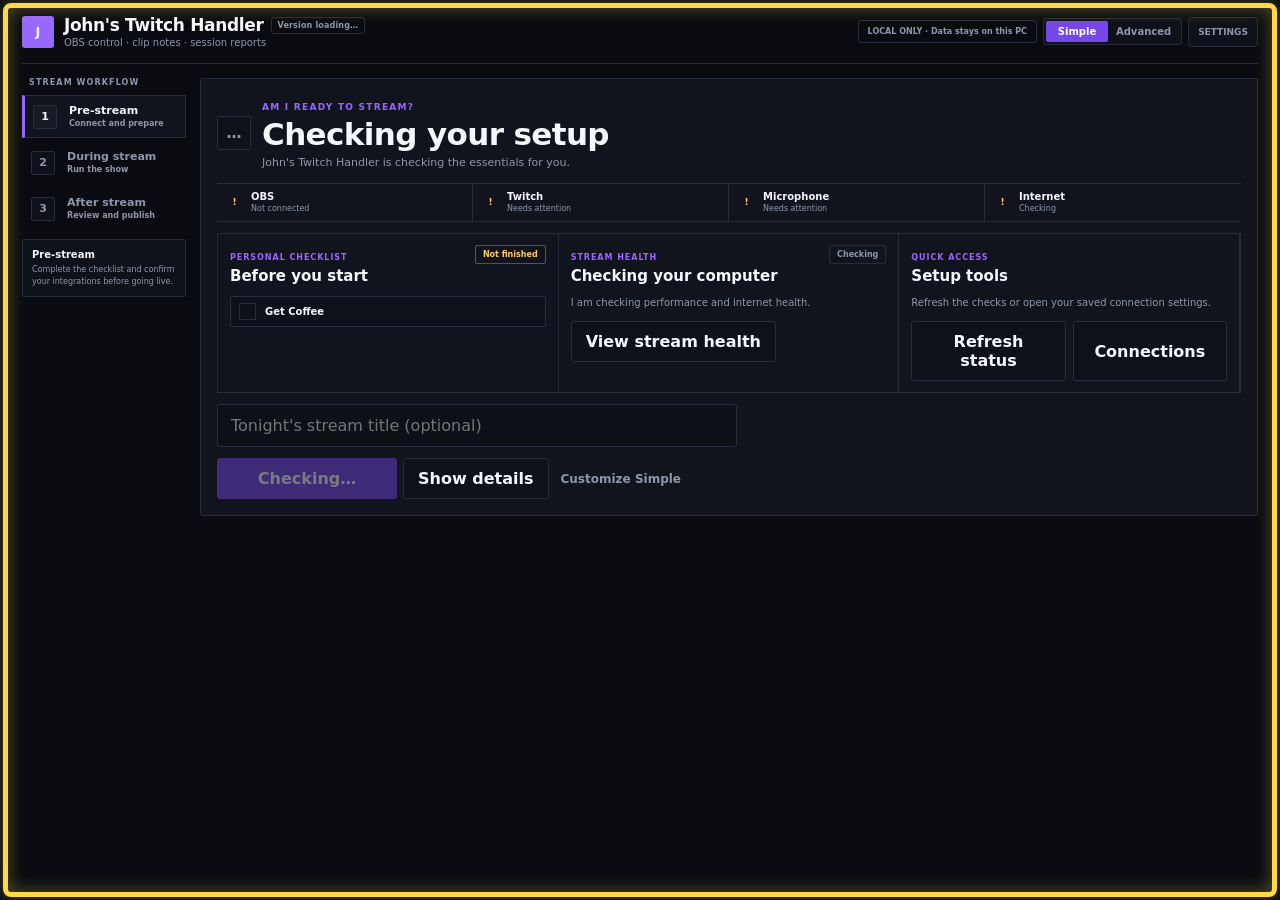
==== src/StreamSidekick/wwwroot/index.html @ c5ac0dd0 "Fix stack and unstack gestures" ====
<!doctype html>
<html lang="en">
<head>
  <meta charset="utf-8">
  <meta name="viewport" content="width=device-width, initial-scale=1">
  <meta name="theme-color" content="#0b0d13">
  <title>John's Twitch Handler</title>
  <link rel="stylesheet" href="styles.css?v=011">
</head>
<body data-user-mode="simple">
  <!-- A real fixed element is used instead of a body pseudo-element so browser compositors cannot clip it. -->
  <div id="status-border" class="status-border warning" aria-hidden="true"></div>
  <div class="shell">
    <header class="topbar">
      <div class="brand">
        <div class="brand-mark">J</div>
        <div class="brand-copy">
          <div class="brand-title-row">
            <h1>John's Twitch Handler</h1>
            <span id="release-channel-pill" class="release-channel-pill" title="This identifies the installed release">Version loading…</span>
          </div>
          <p>OBS control · clip notes · session reports</p>
        </div>
      </div>
      <div class="status-strip">
        <span class="privacy-pill" title="John cannot see your settings, credentials, reports, or activity.">LOCAL ONLY · Data stays on this PC</span>
        <div class="user-mode-switch" role="group" aria-label="Dashboard detail level">
          <button type="button" class="active" data-user-mode="simple" aria-pressed="true">Simple</button>
          <button type="button" data-user-mode="advanced" aria-pressed="false">Advanced</button>
        </div>
        <span class="layout-hint advanced-only">Panel onto panel stacks · pull a tab away to unstack · Float undocks</span>
        <label class="theme-picker advanced-only" title="Choose a dashboard color theme">
          <span>Theme</span>
          <select id="theme-select" aria-label="Dashboard color theme">
            <option value="midnight">Midnight</option>
            <option value="ocean">Ocean</option>
            <option value="forest">Forest</option>
            <option value="ember">Ember</option>
            <option value="slate">Slate</option>
          </select>
        </label>
        <span id="obs-pill" class="pill offline advanced-only"><i></i> OBS offline</span>
        <span id="session-pill" class="pill neutral advanced-only"><i></i> No session</span>
        <button class="icon-button advanced-only" id="reset-layout" aria-label="Reset dashboard layout" title="Reset dashboard layout">↺</button>
        <button class="icon-button" id="settings-button" aria-label="Open settings">Settings</button>
      </div>
    </header>

    <div class="workspace-layout">
      <!-- The three phase pages keep the busy live controls away from setup and review work. -->
      <nav class="phase-nav" aria-label="Stream workflow">
        <span class="phase-nav-label">STREAM WORKFLOW</span>
        <button class="phase-nav-button active" type="button" data-workspace-page="pre" aria-current="page">
          <span class="phase-nav-number">1</span>
          <span><strong>Pre-stream</strong><small>Connect and prepare</small></span>
        </button>
        <button class="phase-nav-button" type="button" data-workspace-page="during">
          <span class="phase-nav-number">2</span>
          <span><strong>During stream</strong><small>Run the show</small></span>
        </button>
        <button class="phase-nav-button" type="button" data-workspace-page="after">
          <span class="phase-nav-number">3</span>
          <span><strong>After stream</strong><small>Review and publish</small></span>
        </button>
        <button class="phase-nav-customize advanced-only" id="customize-pages" type="button">Customize pages</button>
        <div class="phase-nav-context" aria-live="polite">
          <strong id="workspace-page-title">Pre-stream</strong>
          <span id="workspace-page-summary">Complete the checklist and confirm your integrations before going live.</span>
        </div>
      </nav>

      <main id="workspace-main" tabindex="-1">
      <!-- The live status strip is intentionally singular: one diagnosis, one timer, one action. -->
      <section class="live-status-strip" id="live-status-strip" aria-live="polite" hidden>
        <span class="live-status-symbol" id="live-status-symbol" aria-hidden="true">●</span>
        <strong id="live-status-title">CHECKING STREAM</strong>
        <time id="live-status-time">NOT TRACKING</time>
        <span id="live-status-detail">Checking OBS, system load, and internet.</span>
        <button class="secondary" id="live-status-fix" type="button" hidden>Fix It</button>
      </section>
      <!-- This fixed command strip keeps the controls needed during a show above the movable tools. -->
      <section class="broadcast-command-strip" id="broadcast-command-strip" aria-label="Live broadcast controls" hidden>
        <div class="broadcast-readout">
          <small>CURRENT SCENE</small>
          <strong id="console-scene">OBS not connected</strong>
        </div>
        <div class="broadcast-readout">
          <small>MICROPHONE</small>
          <strong id="console-microphone">Checking</strong>
        </div>
        <div class="broadcast-readout" aria-live="polite">
          <small>OUTPUT</small>
          <strong id="console-output">Offline</strong>
        </div>
        <div class="broadcast-command-actions">
          <button class="secondary" type="button" data-console-action="replay">Save replay</button>
          <button class="secondary" type="button" data-scroll-panel="scenes">Scenes</button>
          <button class="secondary" type="button" data-scroll-panel="audio">Audio</button>
          <button class="secondary" type="button" data-scroll-panel="chat">Chat</button>
        </div>
      </section>
      <!-- Session tracking is separate from OBS going live; it defines the reporting time window. -->
      <section class="hero-card advanced-detail">
        <div class="session-copy">
          <span class="eyebrow">CURRENT SESSION</span>
          <h2 id="session-title">Ready when you are</h2>
          <p id="session-subtitle">Connect OBS, run the preflight, and start tracking the show.</p>
          <div class="border-legend advanced-only" aria-label="Dashboard border color meanings">
            <span><i class="live" aria-hidden="true"></i><strong>Red:</strong> live</span>
            <span><i class="warning" aria-hidden="true"></i><strong>Yellow:</strong> preflight incomplete</span>
            <span><i class="ready" aria-hidden="true"></i><strong>Green:</strong> ready to go live</span>
            <span><i class="skipped" aria-hidden="true"></i><strong>Blue:</strong> optional item skipped</span>
          </div>
        </div>
        <div class="session-actions">
          <input id="stream-title" type="text" maxlength="100" placeholder="Tonight's stream title">
          <button id="session-toggle" class="primary">Start session</button>
        </div>
        <!-- Preflight belongs to session readiness and stays fixed above the movable dashboard. -->
        <section class="preflight-strip">
          <div class="preflight-strip-heading">
            <div>
              <span class="eyebrow">BEFORE YOU GO LIVE</span>
              <h3>Preflight</h3>
              <small class="preflight-color-key">Blue means optional and intentionally skipped</small>
            </div>
            <div class="preflight-heading-actions">
              <button class="text-button" id="manage-preflight-visibility" type="button">Open preflight list</button>
              <button class="text-button" id="refresh-button" type="button">Refresh</button>
            </div>
          </div>
          <div class="check-list" id="preflight-check-list">
            <div class="check-row" id="check-obs">
              <span class="check-icon">○</span>
              <div><strong>OBS WebSocket</strong><small>Connects scenes and replay controls</small></div>
              <button class="small-button" data-open-settings>Connect</button>
            </div>
            <div class="check-row" id="check-microphone">
              <span class="check-icon">○</span>
              <div><strong>Microphone</strong><small>Checking the OBS microphone mute state…</small></div>
              <button class="small-button" id="unmute-microphone">Check</button>
            </div>
            <div class="check-row" id="check-nvidia">
              <span class="check-icon">○</span>
              <div><strong>NVIDIA Broadcast</strong><small id="nvidia-detail">Checking app status…</small></div>
              <button class="small-button" id="launch-nvidia">Open</button>
            </div>
            <div class="check-row optional" id="check-twitch">
              <span class="check-icon">○</span>
              <div><strong>Twitch integrations</strong><small>Checking alerts, rewards, and chat feedback…</small></div>
              <button class="small-button" data-open-settings>Set up</button>
            </div>
            <div class="check-row optional" id="check-spotify">
              <span class="check-icon">○</span>
              <div><strong>Spotify song requests</strong><small>Checking account and playback device…</small></div>
              <button class="small-button" data-open-settings>Connect</button>
            </div>
            <div class="check-row optional" id="check-music-overlay">
              <span class="check-icon">○</span>
              <div><strong>Viewer song overlay</strong><small>Checking OBS Browser Sources…</small></div>
              <button class="small-button" id="copy-music-overlay-url">Copy URL</button>
            </div>
            <div class="check-row optional" id="check-tangia">
              <span class="check-icon">○</span>
              <div><strong>Tangia overlay</strong><small>Checking OBS Browser Sources…</small></div>
              <button class="small-button" data-scroll-panel="tangia">Open</button>
            </div>
            <div class="check-row optional" id="check-streamelements">
              <span class="check-icon">○</span>
              <div><strong>StreamElements</strong><small>Checking SE.Live multistream support…</small></div>
              <button class="small-button" data-scroll-panel="streamelements">Open</button>
            </div>
            <div class="check-row optional" id="check-tikfinity">
              <span class="check-icon">○</span>
              <div><strong>TikFinity chat</strong><small>Optional TikTok chat bridge…</small></div>
              <button class="small-button" data-scroll-panel="tikfinity">Open</button>
            </div>
            <div id="manual-preflight-items" class="manual-preflight-items"></div>
          </div>
          <div class="manual-preflight-editor">
            <input id="manual-preflight-name" maxlength="60" placeholder="Add a reminder, such as Get Coffee" aria-label="New manual preflight item">
            <button id="add-manual-preflight" class="secondary" type="button">Add reminder</button>
          </div>
        </section>
      </section>

      <!-- Simple mode interprets the same live state used by the detailed cards below. -->
      <section class="simple-summary" id="simple-summary" aria-live="polite">
        <div class="simple-summary-hero" id="simple-summary-hero">
          <span class="simple-summary-icon" id="simple-summary-icon">…</span>
          <div>
            <small id="simple-summary-question">AM I READY TO STREAM?</small>
            <h2 id="simple-summary-title">Checking your setup</h2>
            <p id="simple-summary-detail">John's Twitch Handler is checking the essentials for you.</p>
          </div>
        </div>
        <div class="simple-status-list" id="simple-status-list"></div>
        <!-- Simple mode keeps a few practical tools visible without exposing the full technical dashboard. -->
        <div class="simple-feature-grid">
          <section class="simple-feature-card" id="simple-reminders-card">
            <div class="simple-feature-heading">
              <div>
                <small>PERSONAL CHECKLIST</small>
                <h3>Before you start</h3>
              </div>
              <span id="simple-reminders-state">Not finished</span>
            </div>
            <div class="simple-reminder-list" id="simple-reminder-list"></div>
          </section>
          <section class="simple-feature-card" id="simple-health-card">
            <div class="simple-feature-heading">
              <div>
                <small>STREAM HEALTH</small>
                <h3 id="simple-health-title">Checking your computer</h3>
              </div>
              <span id="simple-health-state">Checking</span>
            </div>
            <p id="simple-health-detail">I am checking performance and internet health.</p>
            <button class="secondary simple-feature-button" type="button" data-simple-tool="health">View stream health</button>
          </section>
          <section class="simple-feature-card" id="simple-quick-card">
            <div class="simple-feature-heading">
              <div>
                <small>QUICK ACCESS</small>
                <h3 id="simple-quick-title">Useful tools</h3>
              </div>
            </div>
            <p id="simple-quick-detail">Open the tools you are most likely to need right now.</p>
            <div class="simple-quick-actions">
              <button class="secondary" id="simple-quick-primary" type="button" data-simple-tool="refresh">Refresh status</button>
              <button class="secondary" id="simple-quick-secondary" type="button" data-simple-tool="settings">Connections</button>
            </div>
          </section>
          <section class="simple-feature-card" id="simple-pinned-card" hidden>
            <div class="simple-feature-heading">
              <div>
                <small>PINNED TOOLS</small>
                <h3>Your shortcuts</h3>
              </div>
            </div>
            <p>Open optional tools without switching to the full Advanced dashboard.</p>
            <div class="simple-quick-actions" id="simple-pinned-actions"></div>
          </section>
        </div>
        <div class="simple-title-row" id="simple-title-row">
          <input id="simple-stream-title" type="text" maxlength="100" placeholder="Tonight's stream title (optional)">
        </div>
        <div class="simple-summary-actions">
          <button id="simple-primary-action" class="primary" type="button">Checking…</button>
          <button id="simple-details-toggle" class="secondary" type="button">Show details</button>
          <button id="customize-simple" class="text-button" type="button">Customize Simple</button>
        </div>
      </section>

      <!-- Every direct child is a movable card. data-panel-id is its durable saved-layout key. -->
      <div class="dashboard-grid advanced-detail">

        <!-- Demo mode tells the complete product story without changing OBS, accounts, or reports. -->
        <section class="panel stream-health-panel" data-panel-id="stream-health" data-panel-span="12" data-pages="pre during after">
          <div class="panel-heading">
            <div>
              <span class="eyebrow">BEFORE · DURING · AFTER</span>
              <h3>Stream Health guided demo</h3>
            </div>
            <span id="demo-mode-state" class="tiny-status">Demo off</span>
          </div>
          <div class="demo-stage-track" aria-label="Demonstration stages">
            <span id="demo-stage-before" class="active"><i>1</i> Before</span>
            <span id="demo-stage-during"><i>2</i> During</span>
            <span id="demo-stage-after"><i>3</i> After</span>
          </div>
          <div id="demo-health-hero" class="demo-health-hero healthy" aria-live="polite">
            <span id="demo-health-icon" class="demo-health-icon">✓</span>
            <div>
              <small id="demo-health-kicker">BEFORE THE STREAM</small>
              <strong id="demo-health-title">See the complete Stream Health story</strong>
              <p id="demo-health-detail">Run a safe simulation using sample data. Nothing connects to or changes OBS.</p>
            </div>
          </div>
          <div id="demo-metrics" class="demo-metrics" hidden>
            <div><span>GPU</span><strong id="demo-gpu-value">68%</strong></div>
            <div><span>OBS RENDER</span><strong id="demo-render-value">Healthy</strong></div>
            <div><span>NETWORK</span><strong id="demo-network-value">32 ms</strong></div>
            <div><span>HEADROOM</span><strong id="demo-headroom-value">32%</strong></div>
          </div>
          <div id="demo-explanation" class="demo-explanation">
            <strong>What this demonstrates</strong>
            <p>Simple readiness, interpreted live health, safe corrective actions, and a useful session summary.</p>
          </div>
          <div id="demo-fix-results" class="demo-fix-results" hidden></div>
          <div id="demo-summary" class="demo-summary" hidden></div>
          <div class="demo-controls">
            <button id="demo-primary-action" class="primary">Start guided demo</button>
            <button id="demo-simulate-gpu" class="secondary" hidden>Simulate GPU pressure</button>
            <button id="demo-simulate-network" class="secondary" hidden>Simulate network problem</button>
            <button id="demo-fix-it" class="primary" hidden>Fix it</button>
            <button id="demo-exit" class="text-button" hidden>Exit demo</button>
          </div>
          <p class="helper">Demo Mode is deterministic and uses sample values. It never changes real integrations, OBS settings, or saved reports.</p>
        </section>

        <!-- A marker can save an OBS replay, request a Twitch clip, or simply preserve a timestamp. -->
        <section class="panel clip-panel" data-panel-id="clips" data-pages="during after">
          <div class="panel-heading">
            <div>
              <span class="eyebrow">SMART CLIP ASSISTANT</span>
              <h3>Mark the moment</h3>
            </div>
            <span class="key-hint">Alt + M</span>
          </div>
          <input id="marker-title" class="marker-input" type="text" maxlength="140" placeholder="What just happened?">
          <div class="marker-options">
            <label><input id="save-replay" type="checkbox" checked> Save OBS replay</label>
            <label><input id="create-twitch-clip" type="checkbox"> Create Twitch clip</label>
          </div>
          <div class="quick-markers">
            <button data-marker="Great play" data-kind="clip"><span class="utility-icon">P</span> Great play</button>
            <button data-marker="Funny moment" data-kind="funny"><span class="utility-icon">F</span> Funny</button>
            <button data-marker="Chat moment" data-kind="chat"><span class="utility-icon">C</span> Chat</button>
          </div>
          <button id="add-marker" class="primary wide">Save highlight marker</button>
          <button id="create-social-clip" class="secondary wide">Create clip for TikTok / YouTube</button>
          <p class="helper">Markers are stored locally. Twitch clip edit links can go straight into your StreamLadder workflow.</p>
        </section>

        <!-- OBS WebSocket drives these scene and replay controls directly. -->
        <section class="panel scenes-panel" data-panel-id="scenes" data-pages="during">
          <div class="panel-heading">
            <div>
              <span class="eyebrow">OBS CONTROL</span>
              <h3>Scenes</h3>
            </div>
            <span id="live-state" class="tiny-status">Not connected</span>
          </div>
          <div id="scene-grid" class="scene-grid empty-state">Connect OBS to load scenes.</div>
          <button id="save-replay-only" class="secondary wide">Save replay buffer <span>Alt + R</span></button>
        </section>

        <!-- This mixer changes OBS inputs only; it never changes the Windows master volume. -->
        <section class="panel mixer-panel" data-panel-id="audio" data-pages="during">
          <div class="panel-heading">
            <div>
              <span class="eyebrow">OBS AUDIO</span>
              <h3>Volume control</h3>
            </div>
            <span id="audio-state" class="tiny-status">Not connected</span>
          </div>
          <div id="audio-mixer" class="audio-mixer empty-state">Connect OBS to control its audio sources.</div>
          <p class="helper">Changes apply directly to OBS. Live meters help you spot active sources before going live.</p>
        </section>

        <!-- Both platforms remain in their official embeds, so the Handler never handles chat passwords. -->
        <section class="panel chat-panel" data-panel-id="chat" data-pages="during">
          <div class="panel-heading">
            <div>
              <span class="eyebrow">MULTIPLATFORM CHAT</span>
              <h3 id="chat-heading">Channel chat</h3>
            </div>
            <button id="chat-popout" class="text-button">Game overlay ↗</button>
          </div>
          <div id="chat-frame-wrap" class="chat-frame-wrap empty-state">
            Add your Twitch channel name in Settings to display chat.
          </div>
          <div class="chat-chime-controls">
            <label><input id="chat-chime-enabled" type="checkbox" checked> Private chat chime</label>
            <label class="chat-chime-volume">Quietness
              <input id="chat-chime-volume" type="range" min="-45" max="-12" step="1" value="-30">
              <output id="chat-chime-volume-value">−30 dB</output>
            </label>
            <button id="test-chat-chime" class="text-button">Test</button>
          </div>
          <p id="chat-chime-status" class="helper">Checking viewer-safe OBS audio routing…</p>
          <p class="helper">Enabled chats are displayed together. TikFinity adds read-only TikTok chat; bot replies and scheduled messages currently post to Twitch only.</p>
        </section>

        <!-- EventSub alerts include local warnings so failed song requests remain visible. -->
        <section class="panel alerts-panel" data-panel-id="alerts" data-pages="during">
          <div class="panel-heading">
            <div>
              <span class="eyebrow">LIVE ALERTS</span>
              <h3>Activity feed</h3>
            </div>
            <span id="alerts-state" class="tiny-status">Not connected</span>
          </div>
          <div id="alerts-list" class="alerts-list empty-state">Connect Twitch in Settings to receive follows, subscriptions, cheers, raids, rewards, and stream status.</div>
          <div id="alerts-warnings" class="alerts-warnings"></div>
          <div class="alert-actions">
            <button class="secondary" data-open-settings>Twitch settings</button>
            <button class="text-button" id="test-alert">Test alert</button>
          </div>
        </section>

        <!-- Commands are stored locally and answered through the already connected broadcaster account. -->
        <section class="panel commands-panel" data-panel-id="commands" data-pages="pre during">
          <div class="panel-heading">
            <div>
              <span class="eyebrow">CHAT AUTOMATION</span>
              <h3>Command manager</h3>
            </div>
            <span id="commands-state" class="tiny-status">Loading…</span>
          </div>
          <div class="command-editor">
            <label>Command<input id="command-name" maxlength="32" placeholder="!discord"></label>
            <label>Cooldown<input id="command-cooldown" type="number" min="5" max="300" value="15"></label>
            <label class="command-response">Response<textarea id="command-response" maxlength="450" rows="3" placeholder="Join us at https://..."></textarea></label>
            <label class="inline-toggle"><input id="command-enabled" type="checkbox" checked> Enabled</label>
            <button id="save-command" class="primary">Save command</button>
            <button id="cancel-command-edit" class="text-button" hidden>Cancel edit</button>
          </div>
          <div id="command-list" class="managed-list empty-state">No custom commands yet.</div>
          <p class="helper">Use <code>{user}</code> in a response to include the viewer’s name. Built-in <code>!song</code> and <code>!playing</code> commands provide the current Spotify link.</p>
        </section>

        <!-- Safe automations expose only reviewed actions, never arbitrary scripts or shell commands. -->
        <section class="panel automations-panel" data-panel-id="automations" data-pages="pre during">
          <div class="panel-heading">
            <div><span class="eyebrow">SAFE WORKFLOWS</span><h3>Action & schedule manager</h3></div>
            <span id="automations-state" class="tiny-status">Loading…</span>
          </div>
          <div class="automation-editor">
            <input id="automation-id" type="hidden">
            <label>Name<input id="automation-name" maxlength="80" placeholder="Discord reminder"></label>
            <label>Trigger<select id="automation-trigger"><option value="manual">Manual</option><option value="interval">Repeat during session</option></select></label>
            <label id="automation-interval-label" hidden>Every minutes<input id="automation-interval" type="number" min="5" max="240" value="30"></label>
            <label>Action<select id="automation-action"><option value="chat-message">Send Twitch chat message</option><option value="switch-scene">Switch OBS scene</option><option value="marker">Add stream marker</option></select></label>
            <label class="automation-value">Message or value<textarea id="automation-value" maxlength="450" rows="3" placeholder="Join the Discord at https://..."></textarea></label>
            <label class="inline-toggle"><input id="automation-enabled" type="checkbox" checked> Enabled</label>
            <button id="save-automation" class="primary">Save automation</button>
            <button id="cancel-automation-edit" class="text-button" hidden>Cancel edit</button>
          </div>
          <div id="automation-list" class="managed-list empty-state">No automations yet.</div>
          <p class="helper">Repeating actions run only while a Handler session is active. Allowed actions are Twitch messages, OBS scene changes, and local stream markers. Scripts and external programs cannot run.</p>
        </section>

        <!-- Raid history is local; only the small shortlist is checked against Twitch on request. -->
        <section class="panel raids-panel" data-panel-id="raids" data-pages="during after">
          <div class="panel-heading">
            <div>
              <span class="eyebrow">COMMUNITY HANDOFF</span>
              <h3>Raid manager</h3>
            </div>
            <div class="raid-heading-actions"><select id="raid-range" class="compact-select" aria-label="Raid history range"><option value="7">1 week</option><option value="14">2 weeks</option><option value="31" selected>1 month</option></select><button id="refresh-raids" class="text-button">Check live</button></div>
          </div>
          <div class="compact-add-row">
            <input id="raid-channel" maxlength="50" placeholder="Twitch channel name">
            <button id="add-raid-channel" class="secondary">Add channel</button>
          </div>
          <div id="raid-warning" class="inline-warning" hidden></div>
          <div id="raid-list" class="managed-list empty-state">Add channels you may want to raid.</div>
          <div class="raid-timeline-heading"><strong>Raid timeline</strong><span id="raid-timeline-summary">Last month</span></div>
          <div id="raid-timeline" class="raid-timeline empty-state">No raids recorded in this period.</div>
          <p class="helper">Incoming raids are recorded automatically. “Mark raided” saves an outgoing event without sending a raid command. History stays on this computer.</p>
        </section>

        <!-- Private viewer notes are local-only and never appear in chat or on the broadcast. -->
        <section class="panel viewers-panel" data-panel-id="viewers" data-pages="during after">
          <div class="panel-heading">
            <div>
              <span class="eyebrow">COMMUNITY MEMORY</span>
              <h3>Viewer notes</h3>
            </div>
            <span id="viewers-state" class="tiny-status">Local only</span>
          </div>
          <div class="viewer-note-editor">
            <input id="viewer-name" maxlength="50" placeholder="Viewer name">
            <textarea id="viewer-note" maxlength="500" rows="3" placeholder="Joined our raid group, suggested an addon, prefers healer builds…"></textarea>
            <button id="save-viewer-note" class="primary">Save note</button>
            <button id="cancel-viewer-edit" class="text-button" hidden>Cancel edit</button>
          </div>
          <div id="viewer-note-list" class="managed-list empty-state">Regular viewers will appear here as they chat or interact.</div>
          <p class="helper">Tracks first seen, last seen, and notable Twitch activity. Notes remain on this computer.</p>
        </section>

        <!-- SE.Live owns credentials and output encoding; this card provides readiness and planning. -->
        <section class="panel streamelements-panel" data-panel-id="streamelements" data-pages="pre during">
          <div class="panel-heading">
            <div>
              <span class="eyebrow">STREAM DESTINATIONS</span>
              <h3>StreamElements & multistream</h3>
            </div>
            <span id="streamelements-state" class="tiny-status">Checking…</span>
          </div>
          <div id="streamelements-summary" class="integration-summary">Checking for the SE.Live OBS plugin.</div>
          <label class="streamelements-confirmation"><input type="checkbox" id="streamelements-confirmed"> <span><strong>Outputs confirmed in OBS</strong><small>I checked that every selected SE.Live destination is connected and ready.</small></span></label>
          <div class="multistream-destinations">
            <label><input type="checkbox" data-multistream-destination="twitch" checked> <span><strong>Twitch</strong><small>Primary horizontal stream</small></span></label>
            <label><input type="checkbox" data-multistream-destination="youtube"> <span><strong>YouTube</strong><small>Horizontal live stream</small></span></label>
            <label><input type="checkbox" data-multistream-destination="tiktok"> <span><strong>TikTok</strong><small>Vertical canvas recommended</small></span></label>
          </div>
          <label class="multistream-bitrate">Estimated bitrate per output
            <select id="multistream-bitrate" class="compact-select">
              <option value="2500">2,500 Kbps</option>
              <option value="3500" selected>3,500 Kbps</option>
              <option value="4500">4,500 Kbps</option>
              <option value="6000">6,000 Kbps</option>
            </select>
          </label>
          <div class="multistream-load">
            <div><span>ENABLED OUTPUTS</span><strong id="multistream-output-count">1</strong></div>
            <div><span>COMBINED BITRATE</span><strong id="multistream-combined-bitrate">3.5 Mbps</strong></div>
            <div><span>UPLOAD TARGET</span><strong id="multistream-upload-target">5.3 to 7.0 Mbps</strong></div>
          </div>
          <div class="streamelements-actions">
            <a id="open-streamelements-dashboard" class="secondary button-link" href="https://streamelements.com/dashboard" target="_blank" rel="noreferrer">Open StreamElements</a>
            <a id="open-selive-guide" class="primary button-link" href="https://docs.streamelements.com/selive/guides/multistreaming" target="_blank" rel="noreferrer">SE.Live setup guide ↗</a>
          </div>
          <p class="helper">Connect YouTube and TikTok inside OBS under StreamElements → SE.Live Docks → StreamElements Multi-Streaming. The Handler never stores stream keys. TikTok requires LIVE access.</p>
        </section>

        <!-- TikFinity handles TikTok sign-in; this card reads only its local desktop event feed. -->
        <section class="panel tikfinity-panel" data-panel-id="tikfinity" data-pages="pre during">
          <div class="panel-heading">
            <div>
              <span class="eyebrow">OPTIONAL TIKTOK CHAT</span>
              <h3>TikFinity chat bridge</h3>
            </div>
            <span id="tikfinity-state" class="tiny-status">Turned off</span>
          </div>
          <div id="tikfinity-summary" class="integration-summary">Choose Yes in Settings only if you want TikTok chat in the Handler.</div>
          <div class="tikfinity-preview">
            <strong>Recent TikTok messages</strong>
            <div id="tikfinity-card-list" class="tikfinity-chat-list empty-state">No TikTok messages received.</div>
          </div>
          <a class="primary button-link" href="https://tikfinity.zerody.one/" target="_blank" rel="noreferrer">Open TikFinity setup ↗</a>
          <p class="helper">TikFinity is a separate third-party desktop app and must stay open while you stream. The Handler reads its local chat feed only and stores no TikTok login. Turning this option off closes the local connection and stops polling.</p>
        </section>

        <!-- Tangia stays isolated in one OBS Browser Source, keeping controls fast and predictable. -->
        <section class="panel tangia-panel" data-panel-id="tangia" data-pages="pre during">
          <div class="panel-heading">
            <div>
              <span class="eyebrow">VIEWER INTERACTIONS</span>
              <h3>Tangia controls</h3>
            </div>
            <span id="tangia-state" class="tiny-status">Checking…</span>
          </div>
          <div id="tangia-summary" class="integration-summary">Connect OBS to inspect the Tangia Browser Source.</div>
          <div class="tangia-controls">
            <button id="tangia-visibility" class="secondary" disabled>Show source</button>
            <button id="tangia-mute" class="secondary" disabled>Mute</button>
            <button id="tangia-reload" class="secondary" disabled>Reload</button>
            <button id="tangia-boss-focus" class="primary" disabled>Boss Focus</button>
          </div>
          <label class="tangia-volume">Tangia volume
            <input id="tangia-volume" type="range" min="-60" max="6" step="0.5" value="0" disabled>
            <output id="tangia-volume-value">0.0 dB</output>
          </label>
          <div class="tangia-log-row">
            <input id="tangia-interaction-note" maxlength="120" placeholder="Optional interaction note">
            <button id="log-tangia-interaction" class="secondary">Log interaction</button>
          </div>
          <p class="helper">Name the OBS Browser Source “Tangia” or use a tangia.co overlay URL. Interaction logging is manual until Tangia offers a public event API.</p>
        </section>

        <!-- Twitch EventSub supplies real ad starts; the manual timer remains usable without ad scopes. -->
        <section class="panel ads-panel" data-panel-id="ads" data-pages="during">
          <div class="panel-heading">
            <div>
              <span class="eyebrow">STREAM BREAK</span>
              <h3>Ad break timer</h3>
            </div>
            <span id="ads-state" class="tiny-status">Idle</span>
          </div>
          <div id="ad-countdown" class="ad-countdown"><strong>00:00</strong><span>No ad break is running.</span></div>
          <div class="ad-controls">
            <select id="ad-duration" class="compact-select" aria-label="Ad duration">
              <option value="30">30 seconds</option>
              <option value="60" selected>60 seconds</option>
              <option value="90">90 seconds</option>
              <option value="120">120 seconds</option>
              <option value="150">150 seconds</option>
              <option value="180">180 seconds</option>
            </select>
            <button id="start-twitch-ad" class="primary">Run Twitch ad</button>
            <button id="start-ad-timer" class="secondary">Timer only</button>
          </div>
          <div id="ad-message" class="performance-warning">Start messages and completion messages are posted by John’s Twitch Handler in chat.</div>
          <p class="helper">Reconnect Twitch once to approve <code>channel:read:ads</code> and <code>channel:edit:commercial</code>. Timer only does not start an ad, but still announces and records the break.</p>
        </section>

        <!-- Spotify audio remains in the Spotify app; this card controls metadata and its queue. -->
        <section class="panel spotify-panel" data-panel-id="spotify" data-pages="pre during">
          <div class="panel-heading">
            <div>
              <span class="eyebrow">VIEWER MUSIC</span>
              <h3>Spotify requests</h3>
            </div>
            <span id="spotify-state" class="tiny-status">Not connected</span>
          </div>
          <div class="spotify-now-playing">
            <span id="spotify-play-state" class="spotify-mark">♪</span>
            <div><strong id="spotify-track-title">Connect Spotify to begin</strong><small id="spotify-track-detail">Requests play through your active Spotify device.</small></div>
            <div class="spotify-playback-actions"><span id="spotify-device">Not available</span><button id="skip-spotify" class="text-button" disabled>Skip →</button></div>
          </div>
          <div class="spotify-search-row">
            <input id="spotify-search" maxlength="200" placeholder="Search song or paste a Spotify track name">
            <button id="search-spotify" class="secondary">Search</button>
          </div>
          <div id="spotify-search-results" class="spotify-search-results"></div>
          <div class="spotify-request-settings">
            <label>Channel Point reward title<input id="spotify-reward-title" maxlength="80" value="Song Request"></label>
            <div class="spotify-toggles">
              <label><input id="spotify-auto-queue" type="checkbox" checked> Auto-queue matches</label>
              <label><input id="spotify-allow-explicit" type="checkbox" checked> Allow explicit tracks</label>
              <button id="save-spotify-options" class="text-button">Save</button>
            </div>
          </div>
          <div class="spotify-queue-heading"><strong>Up next</strong><span id="spotify-queue-count">Spotify queue</span></div>
          <div id="spotify-up-next" class="spotify-up-next empty-state">The upcoming queue will appear here.</div>
          <div class="spotify-queue-heading"><strong>Request activity</strong><span>Recent viewer matches</span></div>
          <div id="spotify-request-list" class="spotify-request-list empty-state">No song requests yet.</div>
          <div class="spotify-actions">
            <button class="secondary" data-open-settings>Spotify settings</button>
            <button id="test-spotify-request" class="text-button">Test search as viewer</button>
          </div>
          <div class="spotify-overlay-link">
            <div><strong>Viewer queue overlay</strong><small>Shows the current song and upcoming queue without extra request pop-ups.</small></div>
            <a class="secondary" href="/music-overlay.html" target="_blank" rel="noreferrer">Open overlay ↗</a>
          </div>
          <p class="helper">Browser Source URL: <code>http://127.0.0.1:5274/music-overlay.html</code>. The queue overlay remains available, but requests do not create separate broadcast notifications or alter your OBS/VOD audio routing.</p>
        </section>

        <!-- OS telemetry and OBS dropped-frame data are combined into actionable headroom advice. -->
        <section class="panel performance-panel" data-panel-id="performance" data-pages="pre during after">
          <div class="panel-heading">
            <div>
              <span class="eyebrow">SYSTEM MONITOR</span>
              <h3>Performance headroom</h3>
            </div>
            <span id="performance-state" class="tiny-status">Sampling…</span>
          </div>
          <div class="gauges">
            <div class="gauge" id="cpu-gauge">
              <div class="gauge-top"><span>CPU</span><strong id="cpu-value">0%</strong></div>
              <div class="gauge-track"><i id="cpu-bar"></i></div>
            </div>
            <div class="gauge" id="gpu-gauge">
              <div class="gauge-top"><span>GPU</span><strong id="gpu-value">0%</strong></div>
              <div class="gauge-track"><i id="gpu-bar"></i></div>
            </div>
            <div class="gauge" id="vram-gauge">
              <div class="gauge-top"><span>VRAM</span><strong id="vram-value">0%</strong></div>
              <div class="gauge-track"><i id="vram-bar"></i></div>
            </div>
            <div class="gauge" id="ram-gauge">
              <div class="gauge-top"><span>RAM</span><strong id="ram-value">0%</strong></div>
              <div class="gauge-track"><i id="ram-bar"></i></div>
            </div>
          </div>
          <div class="temperature-row"><span id="gpu-name">NVIDIA GPU</span><strong id="gpu-temp">--°C</strong></div>
          <svg id="performance-chart" class="performance-chart" viewBox="0 0 600 90" preserveAspectRatio="none" aria-label="Recent CPU and GPU load graph">
            <polyline id="cpu-line" class="cpu-line" points=""></polyline>
            <polyline id="gpu-line" class="gpu-line" points=""></polyline>
          </svg>
          <div class="chart-legend"><span><i class="cpu-dot"></i> CPU</span><span><i class="gpu-dot"></i> GPU</span><small>last 6 minutes</small></div>
          <div id="obs-health" class="obs-health">Connect OBS to include render and encoder health.</div>
          <div class="headroom-signals">
            <div><span>GAME HEADROOM</span><strong id="headroom-value">Pending</strong></div>
            <div><span>OBS RENDER</span><strong id="render-health">Pending</strong></div>
            <div><span>INTERNET</span><strong id="network-health">Pending</strong></div>
          </div>
          <div id="performance-warning" class="performance-warning">Waiting for a few samples.</div>
          <div class="internet-heading">
            <strong>Connection timeline</strong>
            <span id="internet-current">Waiting for the first check…</span>
          </div>
          <div id="internet-events" class="internet-events empty-state">No connection hiccups recorded.</div>
          <div class="resource-drains-heading">
            <strong>Top resource drains</strong>
            <span>Live CPU + working RAM</span>
          </div>
          <div id="resource-drains" class="resource-drains empty-state">Collecting process samples…</div>
          <p class="helper">Process RAM is working memory and will not equal total RAM usage. Windows also uses memory for file cache, drivers, compression, and shared graphics data.</p>
        </section>

        <!-- Temporarily disabled, not removed. Set Features:WowTools to true when we bring the WoW addon tools back. -->
        <section class="panel wow-panel" data-panel-id="wow-addons" data-pages="pre during" hidden>
          <div class="panel-heading">
            <div>
              <span class="eyebrow">WORLD OF WARCRAFT</span>
              <h3>Addon health</h3>
            </div>
            <select id="wow-edition" class="compact-select" aria-label="World of Warcraft edition"></select>
          </div>
          <div class="wow-summary">
            <div><strong id="wow-addon-count">Pending</strong><span>addon folders</span></div>
            <div><strong id="wow-addon-size">Pending</strong><span>installed size</span></div>
            <div><strong id="wow-profile-age">No data</strong><span>profiler snapshot</span></div>
          </div>
          <label class="profile-picker">Character addon profile
            <select id="wow-character-profile" class="compact-select"><option value="">No character profiles found</option></select>
          </label>
          <div class="addon-presets">
            <div class="preset-apply-row">
              <select id="wow-addon-preset" class="compact-select" aria-label="Saved addon preset"><option value="">No saved presets</option></select>
              <button id="apply-addon-preset" class="secondary" disabled>Apply</button>
              <button id="delete-addon-preset" class="text-button" disabled>Delete</button>
            </div>
            <div class="preset-save-row">
              <input id="addon-preset-name" maxlength="40" placeholder="Preset name, e.g. Raid Stream">
              <button id="save-addon-preset" class="secondary">Save current</button>
            </div>
          </div>
          <div id="wow-insights" class="wow-insights"></div>
          <div class="wow-toolbar">
            <button id="install-wow-profiler" class="primary">Install profiler addon</button>
            <button id="refresh-wow" class="text-button">Rescan</button>
          </div>
          <div class="addon-table-head"><span>Addon</span><span id="addon-metric-heading">Disk / saved data</span></div>
          <div id="wow-addon-list" class="wow-addon-list empty-state">Scanning WoW installations…</div>
          <p id="wow-profiler-help" class="helper">Install the companion, play normally, then type <code>/ssp</code> followed by <code>/reload</code>. John's Twitch Handler will rank addons by recent and peak execution time.</p>
        </section>

        <!-- Temporarily disabled with the addon tools. The encounter implementation is preserved for later. -->
        <section class="panel wow-events-panel" data-panel-id="wow-events" data-pages="during after" hidden>
          <div class="panel-heading">
            <div>
              <span class="eyebrow">WOW AUTOMATION</span>
              <h3>Encounter highlights</h3>
            </div>
            <span id="wow-events-state" class="tiny-status">Checking…</span>
          </div>
          <div class="event-options">
            <label><input id="auto-mark-bosses" type="checkbox" checked> Mark boss victories</label>
            <label><input id="auto-save-boss-replay" type="checkbox" checked> Save OBS replay</label>
            <label><input id="auto-tangia-boss-focus" type="checkbox" checked> Mute Tangia during pulls</label>
          </div>
          <div id="wow-events-status" class="performance-warning">Looking for a WoW combat log.</div>
          <div id="boss-focus-verification" class="performance-warning">The first three real boss encounters will verify Tangia Boss Focus.</div>
          <div id="wow-event-list" class="wow-event-list empty-state">Boss pulls and victories will appear here.</div>
          <div class="event-actions">
            <button id="test-wow-event" class="secondary">Test event</button>
            <span>In WoW, use <code>/combatlog</code> or <code>/ssp events</code>.</span>
          </div>
          <p class="helper">During a pull, Boss Focus can mute Tangia automatically. During an active session, a victory also creates a timestamped marker and can save the OBS Replay Buffer.</p>
        </section>

        <!-- Optimizer writes a low-load profile only after backing up the original OBS files. -->
        <section class="panel optimizer-panel" data-panel-id="optimizer" data-pages="pre after">
          <div class="panel-heading">
            <div>
              <span class="eyebrow">BROADCAST OPTIMIZER</span>
              <h3>Performance-first preset</h3>
            </div>
            <span id="optimizer-state" class="tiny-status">Checking…</span>
          </div>
          <div class="profile-comparison">
            <div>
              <small>CURRENT OBS PROFILE</small>
              <strong id="current-profile">Scanning…</strong>
              <p id="current-settings">Pending</p>
            </div>
            <span class="comparison-arrow">→</span>
            <div class="recommended-profile">
              <small>RECOMMENDED</small>
              <strong>720p · 30 FPS</strong>
              <p>NVENC H.264 · 3500 Kbps</p>
            </div>
          </div>
          <ul class="preset-list">
            <li><span>Canvas</span><strong>Keep 1920×1080</strong></li>
            <li><span>Scaled output</span><strong>1280×720</strong></li>
            <li><span>Frame rate</span><strong>30 FPS</strong></li>
            <li><span>Video / audio</span><strong>3500 / 160 Kbps</strong></li>
            <li><span>Encoder</span><strong>NVENC H.264, CBR, keyframe 2s</strong></li>
            <li><span>Preset / passes</span><strong>P4 · Single pass</strong></li>
            <li><span>NVENC extras</span><strong>Look-ahead off · PVT on · 2 B-frames</strong></li>
            <li><span>Downscale filter</span><strong>Bicubic</strong></li>
          </ul>
          <div class="performance-warning">Evidence: OBS lost only one render frame and one encode frame during the stream. CPU and background RAM were the meaningful headroom risks, not NVENC or upload.</div>
          <p class="helper">Manual companion steps: cap WoW near 90 FPS, disable the Discord overlay, and close unused browser, desktop-assistant, and Battle.net windows. For optional OBS browser sources, enable “Shutdown source when not visible.”</p>
          <p id="optimizer-verdict" class="helper">This recommendation prioritizes game responsiveness and stream stability.</p>
          <div class="optimizer-actions">
            <button id="apply-optimizer" class="primary">Apply 720p30 preset</button>
            <button id="restore-optimizer" class="secondary" disabled>Restore previous settings</button>
          </div>
          <p id="optimizer-action-message" class="optimizer-action-message" role="status">Close OBS before changing settings. John's Twitch Handler saves the current profile first.</p>
        </section>

        <!-- Reports persist locally as JSON; CSV is generated when downloaded. -->
        <section class="panel report-panel" data-panel-id="report" data-pages="after">
          <div class="panel-heading">
            <div>
              <span class="eyebrow">POST-STREAM REPORT</span>
              <h3>Session pulse</h3>
            </div>
            <button class="text-button" id="load-latest">Latest</button>
          </div>
          <div class="metrics">
            <div><strong id="metric-duration">0</strong><span>minutes</span></div>
            <div><strong id="metric-highlights">0</strong><span>highlights</span></div>
            <div><strong id="metric-scenes">0</strong><span>scene changes</span></div>
          </div>
          <div id="report-performance" class="report-performance">Performance diagnosis appears after a tracked session.</div>
          <div class="report-section-heading">Post-stream checklist</div>
          <div id="post-stream-checklist" class="post-stream-checklist">
            <label><input type="checkbox" data-post-task="clips"> Export clip markers and open StreamLadder</label>
            <label><input type="checkbox" data-post-task="title"> Update the next stream title and category</label>
            <label><input type="checkbox" data-post-task="highlights"> Check highlights and clip edit links</label>
            <label><input type="checkbox" data-post-task="performance"> Review performance and connection incidents</label>
            <label><input type="checkbox" data-post-task="backup"> Back up important local recordings</label>
          </div>
          <div class="post-stream-actions">
            <a class="secondary button-link" href="/api/reports/latest.csv" download="streamsidekick-highlights.csv">Export markers</a>
            <a class="secondary button-link" id="open-twitch-stream-manager" href="https://dashboard.twitch.tv/" target="_blank" rel="noreferrer">Update Twitch ↗</a>
            <a class="primary button-link" href="https://app.streamladder.com/" target="_blank" rel="noreferrer">Open StreamLadder ↗</a>
          </div>
          <div class="report-section-heading">Stream timeline</div>
          <div id="stream-timeline" class="stream-timeline empty-state">Scene changes, highlights, Twitch events, breaks, and performance incidents will appear here.</div>
          <div class="report-section-heading">Highlights</div>
          <div id="marker-list" class="marker-list empty-state">Your marked moments will appear here.</div>
          <div class="report-section-heading">StreamLadder publishing queue</div>
          <div id="clip-publishing-queue" class="clip-publishing-queue empty-state">Create a Twitch clip to prepare it for TikTok and YouTube.</div>
          <p class="helper">John’s Twitch Handler copies the public clip link and opens StreamLadder. Editing, social sign-in, scheduling, and publishing stay inside StreamLadder.</p>
          <div class="report-section-heading">Tangia, ads, and connection activity</div>
          <div id="session-activity-list" class="marker-list empty-state">Tangia interactions, ad breaks, and connection hiccups will appear here.</div>
          <div class="report-actions">
            <a class="secondary button-link" href="/api/reports/latest.csv" download="streamsidekick-highlights.csv">Export CSV</a>
            <a class="primary button-link" href="https://app.streamladder.com/" target="_blank" rel="noreferrer">Open StreamLadder ↗</a>
          </div>
        </section>
      </div>
      </main>
    </div>
  </div>

  <dialog id="preflight-visibility-dialog">
    <form method="dialog" class="settings-card compact-dialog">
      <div class="panel-heading">
        <div><span class="eyebrow">DISPLAY ONLY</span><h3>Preflight visibility</h3></div>
        <button class="icon-button" value="cancel" aria-label="Close preflight visibility">×</button>
      </div>
      <p class="helper">Uncheck a built-in row to hide it from the checklist. This does not disconnect anything, change an optional integration, or alter readiness.</p>
      <div id="preflight-visibility-list" class="preflight-visibility-list"></div>
      <div class="settings-button-row">
        <button id="reset-preflight-visibility" type="button" class="secondary">Show all fields</button>
        <button value="close" class="primary">Done</button>
      </div>
    </form>
  </dialog>

  <dialog id="page-assignment-dialog">
    <form method="dialog" class="settings-card page-assignment-dialog">
      <div class="panel-heading">
        <div><span class="eyebrow">YOUR WORKSPACE</span><h3>Choose which cards appear on each page</h3></div>
        <button class="icon-button" value="cancel" aria-label="Close page customization">×</button>
      </div>
      <p class="helper">A card may appear on more than one page. Every card must remain assigned to at least one page.</p>
      <div class="page-assignment-head" aria-hidden="true">
        <span>Card</span><span>1 · Pre</span><span>2 · During</span><span>3 · After</span>
      </div>
      <div id="page-assignment-list" class="page-assignment-list"></div>
      <div class="settings-button-row">
        <button id="reset-page-assignments" type="button" class="secondary">Restore recommended pages</button>
        <button value="close" class="primary">Done</button>
      </div>
    </form>
  </dialog>

  <dialog id="simple-customize-dialog">
    <form method="dialog" class="settings-card compact-dialog">
      <div class="panel-heading">
        <div><span class="eyebrow">SIMPLE MODE</span><h3>Choose what stays within reach</h3></div>
        <button class="icon-button" value="cancel" aria-label="Close Simple mode customization">×</button>
      </div>
      <p class="helper">These choices only change what is shown in Simple mode. No feature is disabled or removed.</p>
      <div class="simple-customize-list" id="simple-customize-list"></div>
      <div class="dialog-actions">
        <button id="reset-simple-customization" type="button" class="secondary">Restore recommended</button>
        <button value="close" class="primary">Done</button>
      </div>
    </form>
  </dialog>

  <!-- Passwords and access tokens are submitted to the local server but never stored by the browser. -->
  <dialog id="settings-dialog">
    <form method="dialog" class="settings-card">
      <div class="panel-heading">
        <div><span class="eyebrow">CONNECTIONS</span><h3>Settings</h3></div>
        <button class="icon-button" value="cancel" aria-label="Close settings">×</button>
      </div>

      <section class="quick-setup" aria-labelledby="quick-setup-title">
        <span class="eyebrow">FIRST RUN</span>
        <h4 id="quick-setup-title">Three simple steps</h4>
        <ol>
          <li>Open OBS and paste its WebSocket password below.</li>
          <li>Click <strong>Connect with Twitch</strong> and approve the Handler.</li>
          <li>Turn off any optional service you do not use.</li>
        </ol>
        <div class="optional-integration-choices">
          <div class="optional-choice"><strong>Use Spotify?</strong><div><button type="button" class="choice-button" data-integration-choice="spotify" data-enabled="true">Yes</button><button type="button" class="choice-button" data-integration-choice="spotify" data-enabled="false">No</button></div></div>
          <div class="optional-choice"><strong>Use Tangia?</strong><div><button type="button" class="choice-button" data-integration-choice="tangia" data-enabled="true">Yes</button><button type="button" class="choice-button" data-integration-choice="tangia" data-enabled="false">No</button></div></div>
          <div class="optional-choice"><strong>Use StreamElements?</strong><div><button type="button" class="choice-button" data-integration-choice="streamelements" data-enabled="true">Yes</button><button type="button" class="choice-button" data-integration-choice="streamelements" data-enabled="false">No</button></div></div>
          <div class="optional-choice"><strong>Use TikFinity for TikTok chat?</strong><div><button type="button" class="choice-button" data-integration-choice="tikfinity" data-enabled="true">Yes</button><button type="button" class="choice-button" data-integration-choice="tikfinity" data-enabled="false">No</button></div></div>
        </div>
        <small class="optional-choice-help">Choose No to hide that tool and mark it blue as intentionally skipped in Preflight. You can change this at any time.</small>
      </section>

      <section class="privacy-notice" aria-label="Tester privacy">
        <strong>LOCAL ONLY · Private to this computer</strong>
        <p>Nothing you enter is sent to John or remotely stored by John. Connections, preferences, and reports stay on this PC. Login credentials are encrypted for your Windows account. John sees information only if you personally choose to send him an exported diagnostic file.</p>
      </section>

      <fieldset>
        <legend>OBS WebSocket</legend>
        <label>Password<input id="obs-password" type="password" placeholder="OBS WebSocket password" autocomplete="off"></label>
        <button type="button" id="connect-obs" class="primary">Connect OBS</button>
        <small>Find this in OBS under Tools → WebSocket Server Settings. After a successful connection, the address and password are encrypted for your Windows account and reused automatically.</small>
        <details class="connection-diagnostics">
          <summary>Advanced: nonstandard OBS address</summary>
          <label>Address<input id="obs-url" value="ws://127.0.0.1:4455" autocomplete="off"></label>
        </details>
      </fieldset>

      <fieldset>
        <legend>Twitch (optional)</legend>
        <div class="settings-button-row">
          <button type="button" id="connect-twitch-oauth" class="primary">Connect with Twitch</button>
          <button type="button" id="disconnect-twitch" class="secondary">Disconnect</button>
        </div>
        <small>No Broadcaster ID or token is needed. Twitch identifies the authorized channel and renewable tokens are encrypted for this Windows account.</small>
        <details class="connection-diagnostics">
          <summary>Advanced: developer ID or manual token</summary>
          <label>Channel name<input id="twitch-channel-name" placeholder="Normally detected automatically" autocomplete="off"></label>
          <label>Twitch application Client ID<input id="twitch-client-id" autocomplete="off" placeholder="Only needed in an owner/developer build"></label>
          <label>Broadcaster ID<input id="twitch-broadcaster-id" autocomplete="off"></label>
          <label>User access token<input id="twitch-token" type="password" autocomplete="off"></label>
          <button type="button" id="connect-twitch" class="secondary">Use manual token</button>
          <small>Testers should not use these fields. Manual tokens cannot renew themselves.</small>
        </details>
      </fieldset>

      <fieldset>
        <legend>YouTube live chat (optional)</legend>
        <label>Current livestream URL<input id="youtube-live-url" autocomplete="off" placeholder="https://www.youtube.com/watch?v=..."></label>
        <div class="settings-button-row">
          <button type="button" id="show-youtube-chat" class="primary">Show YouTube chat</button>
          <button type="button" id="clear-youtube-chat" class="secondary">Remove</button>
        </div>
        <small>Paste the current YouTube livestream or youtu.be URL. The official chat is embedded beside Twitch. This does not grant the Handler access to your Google account, and automated messages remain Twitch-only.</small>
      </fieldset>

      <fieldset id="spotify-settings">
        <legend>Spotify song requests</legend>
        <div class="settings-button-row">
          <button type="button" id="connect-spotify" class="primary">Connect Spotify</button>
          <button type="button" id="disconnect-spotify" class="secondary">Disconnect</button>
        </div>
        <small>Optional. Sign-in opens in your browser and the connection is encrypted locally. Testers who skip Spotify do not need a Spotify account or developer application.</small>
        <details class="connection-diagnostics">
          <summary>Advanced: Spotify developer ID</summary>
          <label>Spotify application Client ID<input id="spotify-client-id" autocomplete="off" placeholder="Only needed in an owner/developer build"></label>
          <small>The app owner must register <code>http://127.0.0.1:5274/api/spotify/callback</code>.</small>
        </details>
      </fieldset>
      <p id="settings-message" class="message" role="status"></p>
      <details class="connection-diagnostics">
        <summary>Connection help and recent log</summary>
        <div id="connection-diagnostics-list" class="connection-diagnostics-list">Open this section to load recent connection results.</div>
        <a class="secondary button-link diagnostic-download" href="/api/diagnostics/export" download>Export safe diagnostic report</a>
      </details>
    </form>
  </dialog>

  <div id="toast" class="toast" role="status"></div>
  <script src="app.js?v=011"></script>
</body>
</html>
---- src/StreamSidekick/wwwroot/styles.css ----
/* Shared colors keep status meaning consistent: green=ready, amber=warning, red=action needed. */
:root {
  color-scheme: dark;
  --bg: #090b10;
  --panel: #11141c;
  --panel-2: #171b25;
  --line: #262c3a;
  --text: #f5f7fb;
  --muted: #8e97a9;
  --purple: #9867ff;
  --purple-2: #7447e8;
  --green: #55dc98;
  --red: #ff6f7d;
  --amber: #ffca68;
  --bg-glow: rgba(116,71,232,.17);
  --hero-start: #181528;
  --hero-end: #11141c;
  --panel-surface: rgba(17,20,28,.92);
  --input-surface: #0d1017;
  --inner-surface: #0e1118;
  --toast-surface: #1a1f2b;
  font-family: Inter, ui-sans-serif, system-ui, -apple-system, BlinkMacSystemFont, "Segoe UI", sans-serif;
}

/* Themes change decorative colors only. Readiness colors stay red, yellow, and green in every theme. */
:root[data-theme="ocean"] { --bg:#061017; --panel:#0c1922; --panel-2:#122631; --line:#23414e; --text:#effbff; --muted:#8eabb7; --purple:#35b9e9; --purple-2:#1677c8; --bg-glow:rgba(31,174,220,.19); --hero-start:#0b2633; --hero-end:#0a151d; --panel-surface:rgba(10,25,34,.94); --input-surface:#07131a; --inner-surface:#0a1820; --toast-surface:#102733; }
:root[data-theme="forest"] { --bg:#07100c; --panel:#0e1b15; --panel-2:#16271e; --line:#294337; --text:#f1fbf5; --muted:#91aa9b; --purple:#54d69a; --purple-2:#21966b; --bg-glow:rgba(55,181,119,.17); --hero-start:#123125; --hero-end:#0c1812; --panel-surface:rgba(13,28,21,.94); --input-surface:#09150f; --inner-surface:#0c1b13; --toast-surface:#142a1f; }
:root[data-theme="ember"] { --bg:#120a08; --panel:#20120f; --panel-2:#2c1a15; --line:#503229; --text:#fff6f1; --muted:#b39a90; --purple:#ff8a4c; --purple-2:#d64a32; --bg-glow:rgba(233,83,45,.2); --hero-start:#3a1b13; --hero-end:#1b100d; --panel-surface:rgba(32,17,13,.94); --input-surface:#180d0a; --inner-surface:#21120e; --toast-surface:#321b14; }
:root[data-theme="slate"] { --bg:#0b0e12; --panel:#151a20; --panel-2:#202730; --line:#39434f; --text:#f6f8fa; --muted:#9da7b2; --purple:#9ca8b8; --purple-2:#667585; --bg-glow:rgba(145,161,180,.13); --hero-start:#252c35; --hero-end:#14191f; --panel-surface:rgba(21,26,32,.95); --input-surface:#10151a; --inner-surface:#151b21; --toast-surface:#252d36; }

/* Base document and reusable controls. */
* { box-sizing: border-box; }
body {
  margin: 0;
  min-height: 100vh;
  background:
    radial-gradient(circle at 85% -10%, var(--bg-glow), transparent 34rem),
    var(--bg);
  color: var(--text);
}
/* OBS and Preflight drive this real overlay; an inset keeps it visible in every browser compositor. */
.status-border {
  position: fixed;
  inset: 3px;
  z-index: 2147483646;
  border: 5px solid transparent;
  border-radius: 8px;
  pointer-events: none;
  transition: border-color .25s ease, box-shadow .25s ease, opacity .25s ease;
}
.status-border.warning {
  border-color: #ffd84a;
  box-shadow: inset 0 0 18px rgba(255, 216, 74, .32), 0 0 12px rgba(255, 216, 74, .3);
  opacity: 1;
}
.status-border.ready {
  border-color: #35e58d;
  box-shadow: inset 0 0 18px rgba(53, 229, 141, .32), 0 0 12px rgba(53, 229, 141, .3);
  opacity: 1;
}
.status-border.live {
  border-color: #ff3348;
  animation: live-border-pulse 1.45s ease-in-out infinite;
}
@keyframes live-border-pulse {
  0%, 100% { opacity: .42; box-shadow: inset 0 0 10px rgba(255, 35, 55, .22), 0 0 8px rgba(255, 35, 55, .22); }
  50% { opacity: 1; box-shadow: inset 0 0 24px rgba(255, 35, 55, .62), 0 0 18px rgba(255, 35, 55, .58); }
}
@media (prefers-reduced-motion: reduce) {
  .status-border.live { animation: none; opacity: 1; }
}
button, input, textarea { font: inherit; }
button, .button-link { cursor: pointer; }
/* Header and current-session hero. */
.shell { max-width: 1600px; margin: 0 auto; padding: 0 32px 48px; }
.topbar { display: flex; justify-content: space-between; align-items: center; min-height: 88px; border-bottom: 1px solid var(--line); }
.brand { display: flex; align-items: center; gap: 13px; }
.brand-copy { min-width: 0; }
.brand-title-row { display: flex; flex-wrap: wrap; align-items: center; gap: 7px; }
.brand-mark { display: grid; place-items: center; width: 39px; height: 39px; border-radius: 12px; background: linear-gradient(140deg, var(--purple), var(--purple-2)); font-weight: 900; box-shadow: 0 8px 28px rgba(116,71,232,.26); }
h1, h2, h3, p { margin: 0; }
h1 { font-size: 17px; letter-spacing: -.02em; }
.brand p { margin-top: 3px; color: var(--muted); font-size: 12px; }
.status-strip { display: flex; flex-wrap: wrap; justify-content: flex-end; align-items: center; gap: 9px; }
.user-mode-switch { display: grid; grid-template-columns: repeat(2, auto); padding: 3px; border: 1px solid var(--line); border-radius: 10px; background: var(--panel); }
.user-mode-switch button { min-width: 66px; padding: 6px 9px; border-radius: 7px; background: transparent; color: var(--muted); font-size: 10px; }
.user-mode-switch button.active { background: var(--purple); color: white; box-shadow: 0 4px 14px rgba(116,71,232,.24); }
.layout-hint { color: var(--muted); font-size: 10px; }
.theme-picker { display: inline-flex; align-items: center; gap: 6px; color: var(--muted); font-size: 10px; }
.theme-picker select { max-width: 104px; padding: 6px 24px 6px 8px; border: 1px solid var(--line); border-radius: 8px; outline: none; background: var(--panel); color: var(--text); font: inherit; cursor: pointer; }
.theme-picker select:focus { border-color: var(--purple); }
.pill { display: inline-flex; align-items: center; gap: 8px; padding: 7px 10px; border: 1px solid var(--line); border-radius: 999px; color: var(--muted); font-size: 12px; }
.pill i { width: 7px; height: 7px; border-radius: 50%; background: currentColor; }
.pill.online { color: var(--green); border-color: rgba(85,220,152,.24); background: rgba(85,220,152,.06); }
.pill.live { color: var(--red); border-color: rgba(255,111,125,.24); background: rgba(255,111,125,.06); }
.icon-button { width: 38px; height: 38px; border: 1px solid var(--line); border-radius: 10px; background: var(--panel); color: var(--muted); font-size: 19px; }
.workspace-layout { display: grid; grid-template-columns: 176px minmax(0, 1fr); align-items: start; gap: 22px; }
.workspace-layout main { min-width: 0; padding-top: 28px; }
.phase-nav { position: sticky; top: 14px; display: grid; gap: 8px; padding-top: 28px; }
.phase-nav-label { margin: 0 8px 3px; color: var(--muted); font-size: 8px; font-weight: 800; letter-spacing: .14em; }
.phase-nav-button { display: grid; grid-template-columns: 28px minmax(0, 1fr); align-items: center; gap: 9px; width: 100%; padding: 10px; border: 1px solid transparent; background: transparent; color: var(--muted); text-align: left; }
.phase-nav-button:hover { border-color: var(--line); background: var(--panel-surface); color: var(--text); }
.phase-nav-button.active { border-color: rgba(152,103,255,.42); background: linear-gradient(135deg, rgba(152,103,255,.16), rgba(116,71,232,.06)); color: var(--text); box-shadow: 0 10px 28px rgba(0,0,0,.14); }
.phase-nav-button strong, .phase-nav-button small { display: block; }
.phase-nav-button strong { font-size: 11px; }
.phase-nav-button small { margin-top: 2px; color: var(--muted); font-size: 8px; font-weight: 600; line-height: 1.25; }
.phase-nav-number { display: grid; place-items: center; width: 28px; height: 28px; border: 1px solid var(--line); border-radius: 9px; background: var(--panel-2); color: var(--muted); font-size: 11px; }
.phase-nav-button.active .phase-nav-number { border-color: rgba(152,103,255,.55); background: var(--purple); color: white; }
.phase-nav-customize { padding: 8px 10px; border: 1px dashed var(--line); background: transparent; color: var(--muted); font-size: 9px; }
.phase-nav-customize:hover { border-color: rgba(152,103,255,.55); color: var(--text); }
.phase-nav-context { display: grid; gap: 4px; margin-top: 8px; padding: 11px; border: 1px solid var(--line); border-radius: 11px; background: rgba(8,10,15,.42); }
.phase-nav-context strong { font-size: 10px; }
.phase-nav-context span { color: var(--muted); font-size: 8px; line-height: 1.45; }
body[data-user-mode="simple"] .advanced-only { display: none !important; }
body[data-user-mode="simple"]:not(.simple-details-open) .advanced-detail { display: none !important; }
body[data-user-mode="advanced"] .simple-summary { display: none; }
body[data-user-mode="simple"][data-workspace-page="during"] .simple-summary-hero { display: none; }
.hero-card { display: grid; grid-template-columns: minmax(0, 1fr) minmax(320px, 430px); gap: 20px 24px; align-items: end; padding: 24px 28px 20px; margin-bottom: 18px; border: 1px solid var(--line); border-radius: 18px; background: linear-gradient(110deg, var(--hero-start), var(--hero-end) 60%); }
.eyebrow { display: block; margin-bottom: 8px; color: var(--purple); font-size: 10px; font-weight: 800; letter-spacing: .14em; }
h2 { font-size: clamp(24px, 4vw, 38px); letter-spacing: -.04em; }
.hero-card p { margin-top: 8px; color: var(--muted); }
.border-legend { display: flex; flex-wrap: wrap; gap: 7px 14px; margin-top: 12px; color: var(--muted); font-size: 10px; }
.border-legend span { display: inline-flex; align-items: center; gap: 5px; }
.border-legend strong { color: #cbd1dc; }
.border-legend i { width: 8px; height: 8px; border-radius: 50%; box-shadow: 0 0 7px currentColor; }
.border-legend i.live { background: #ff3348; color: #ff3348; animation: legend-live-pulse 1.45s ease-in-out infinite; }
.border-legend i.warning { background: #ffd84a; color: #ffd84a; }
.border-legend i.ready { background: #35e58d; color: #35e58d; }
.border-legend i.skipped { background: #49d3ff; color: #49d3ff; }
@keyframes legend-live-pulse { 0%, 100% { opacity: .42; } 50% { opacity: 1; } }
@media (prefers-reduced-motion: reduce) { .border-legend i.live { animation: none; opacity: 1; } }
.session-actions { display: flex; gap: 9px; min-width: min(100%, 430px); }
.preflight-strip { grid-column: 1 / -1; display: grid; grid-template-columns: minmax(0, 1fr); gap: 10px; padding: 12px; border: 1px solid rgba(152,103,255,.2); border-radius: 12px; background: rgba(8,10,15,.48); }
.preflight-strip[hidden] { display: none; }
.preflight-strip-heading { display: flex; justify-content: space-between; align-items: center; gap: 12px; }
.preflight-strip-heading .eyebrow { margin: 0; font-size: 8px; }
.preflight-strip-heading h3 { font-size: 13px; }
.preflight-color-key { display: block; margin-top: 2px; color: #69d9ff; font-size: 8px; font-weight: 700; }
.preflight-strip-heading .text-button { padding: 4px; font-size: 9px; }
.preflight-heading-actions { display: flex; flex-wrap: wrap; justify-content: flex-end; gap: 5px; }
.preflight-strip .check-list { display: grid; grid-template-columns: repeat(auto-fit, minmax(185px, 1fr)); gap: 7px; min-width: 0; }
.preflight-strip .check-row { min-width: 0; min-height: 60px; gap: 8px; padding: 8px 9px; border-radius: 9px; }
.preflight-strip .check-icon { flex-basis: 21px; height: 21px; font-size: 10px; }
.preflight-strip .check-row > div { min-width: 0; }
.preflight-strip .check-row strong { display: block; overflow: visible; font-size: 10px; line-height: 1.25; white-space: normal; }
.preflight-strip .check-row small { display: block; margin-top: 3px; overflow-wrap: anywhere; font-size: 8px; line-height: 1.3; }
.preflight-strip .small-button { flex: 0 0 auto; padding: 5px 7px; font-size: 8px; }
.manual-preflight-items { display: contents; }
.manual-preflight-editor { grid-column: 1 / -1; display: grid; grid-template-columns: minmax(180px, 1fr) auto; gap: 7px; }
.manual-preflight-editor input, .manual-preflight-editor button { min-height: 30px; padding: 6px 9px; font-size: 9px; }
.manual-preflight-checkbox { flex: 0 0 18px; width: 18px; height: 18px; padding: 0; accent-color: var(--green); }
.manual-preflight-remove { width: 22px; min-width: 22px; margin-left: auto; padding: 2px; border: 1px solid var(--line); background: var(--panel-2); color: var(--muted); font-size: 12px; }
.manual-preflight-remove:hover { border-color: rgba(255,111,125,.45); color: var(--red); }
.compact-dialog { min-height: 0; }
.preflight-visibility-list { display: grid; grid-template-columns: repeat(2, minmax(0, 1fr)); gap: 7px; margin: 15px 0; }
.preflight-visibility-list label { display: flex; align-items: center; gap: 8px; padding: 9px 10px; border: 1px solid var(--line); border-radius: 9px; background: var(--inner-surface); font-size: 11px; }
.preflight-visibility-list input { width: auto; accent-color: var(--purple); }
.simple-summary { display: grid; gap: 16px; padding: clamp(20px, 3vw, 32px); margin-bottom: 18px; border: 1px solid var(--line); border-radius: 18px; background: linear-gradient(135deg, rgba(152,103,255,.1), var(--panel-surface) 46%); box-shadow: 0 18px 55px rgba(0,0,0,.15); }
.simple-summary-hero { display: grid; grid-template-columns: 54px minmax(0, 1fr); align-items: center; gap: 16px; }
.simple-summary-icon { display: grid; place-items: center; width: 54px; height: 54px; border: 1px solid var(--line); border-radius: 17px; background: var(--panel-2); color: var(--muted); font-size: 25px; font-weight: 900; }
.simple-summary-hero small { color: var(--purple); font-size: 9px; font-weight: 900; letter-spacing: .14em; }
.simple-summary-hero h2 { margin-top: 4px; font-size: clamp(25px, 3.5vw, 40px); }
.simple-summary-hero p { margin-top: 7px; color: var(--muted); font-size: 13px; line-height: 1.5; }
.simple-summary.healthy { border-color: rgba(85,220,152,.34); background: linear-gradient(135deg, rgba(85,220,152,.09), var(--panel-surface) 46%); }
.simple-summary.healthy .simple-summary-icon { border-color: rgba(85,220,152,.4); background: rgba(85,220,152,.1); color: var(--green); }
.simple-summary.warning { border-color: rgba(255,202,104,.38); background: linear-gradient(135deg, rgba(255,202,104,.08), var(--panel-surface) 46%); }
.simple-summary.warning .simple-summary-icon { border-color: rgba(255,202,104,.42); background: rgba(255,202,104,.1); color: var(--amber); }
.simple-summary.critical { border-color: rgba(255,111,125,.42); background: linear-gradient(135deg, rgba(255,111,125,.085), var(--panel-surface) 46%); }
.simple-summary.critical .simple-summary-icon { border-color: rgba(255,111,125,.46); background: rgba(255,111,125,.1); color: var(--red); }
.simple-status-list { display: grid; grid-template-columns: repeat(auto-fit, minmax(155px, 1fr)); gap: 8px; }
.simple-status-item { display: grid; grid-template-columns: 17px minmax(0, 1fr); align-items: center; gap: 8px; min-height: 42px; padding: 9px 11px; border: 1px solid var(--line); border-radius: 10px; background: rgba(8,10,15,.36); }
.simple-status-item i { display: grid; place-items: center; width: 17px; height: 17px; border-radius: 50%; background: var(--panel-2); color: var(--muted); font-style: normal; font-size: 9px; font-weight: 900; }
.simple-status-item strong { display: block; overflow: hidden; font-size: 10px; text-overflow: ellipsis; white-space: nowrap; }
.simple-status-item small { display: block; margin-top: 2px; color: var(--muted); font-size: 8px; }
.simple-status-item.ready i { background: rgba(85,220,152,.14); color: var(--green); }
.simple-status-item.warning i { background: rgba(255,202,104,.14); color: var(--amber); }
.simple-status-item.critical i { background: rgba(255,111,125,.14); color: var(--red); }
.simple-feature-grid { display: grid; grid-template-columns: repeat(auto-fit, minmax(220px, 1fr)); gap: 10px; }
.simple-feature-grid[data-stage="during"], .simple-feature-grid[data-stage="after"] { grid-template-columns: 1fr; }
.simple-feature-card { display: grid; align-content: start; gap: 11px; min-height: 150px; padding: 15px; border: 1px solid var(--line); border-radius: 13px; background: rgba(8,10,15,.36); }
.simple-feature-card[hidden] { display: none; }
.simple-feature-heading { display: flex; align-items: start; justify-content: space-between; gap: 10px; }
.simple-feature-heading small { color: var(--purple); font-size: 8px; font-weight: 900; letter-spacing: .12em; }
.simple-feature-heading h3 { margin-top: 3px; font-size: 15px; }
.simple-feature-heading > span { flex: 0 0 auto; padding: 4px 7px; border: 1px solid var(--line); border-radius: 999px; color: var(--muted); font-size: 8px; font-weight: 800; }
.simple-feature-card > p { color: var(--muted); font-size: 10px; line-height: 1.45; }
.simple-feature-card.healthy .simple-feature-heading > span { border-color: rgba(85,220,152,.35); color: var(--green); }
.simple-feature-card.warning .simple-feature-heading > span { border-color: rgba(255,202,104,.35); color: var(--amber); }
.simple-feature-card.critical .simple-feature-heading > span { border-color: rgba(255,111,125,.4); color: var(--red); }
.simple-reminder-list { display: grid; gap: 7px; }
.simple-reminder { display: flex; align-items: center; gap: 9px; min-height: 36px; padding: 8px 10px; border: 1px solid var(--line); border-radius: 9px; background: var(--inner-surface); cursor: pointer; font-size: 10px; font-weight: 750; }
.simple-reminder-check { display: grid; place-items: center; flex: 0 0 17px; width: 17px; height: 17px; border: 1px solid var(--line); background: var(--input-surface); color: var(--green); font-size: 10px; }
.simple-reminder.done { border-color: rgba(85,220,152,.32); color: var(--green); }
.simple-feature-button { justify-self: start; margin-top: auto; }
.simple-quick-actions { display: flex; flex-wrap: wrap; gap: 7px; margin-top: auto; }
.simple-quick-actions button { flex: 1 1 115px; }
.simple-customize-list { display: grid; gap: 4px; margin: 12px 0 16px; }
.simple-customize-row { display: grid; grid-template-columns: auto minmax(0, 1fr); align-items: start; gap: 9px; padding: 9px; border: 1px solid var(--line); background: var(--inner-surface); cursor: pointer; }
.simple-customize-row input { width: 17px; height: 17px; padding: 0; accent-color: var(--purple); }
.simple-customize-row strong, .simple-customize-row small { display: block; }
.simple-customize-row strong { font-size: 10px; }
.simple-customize-row small { margin-top: 2px; color: var(--muted); font-size: 8px; line-height: 1.4; }
.simple-title-row { max-width: 520px; }
.simple-title-row[hidden] { display: none; }
.simple-summary-actions { display: flex; flex-wrap: wrap; gap: 9px; }
.simple-summary-actions .primary { min-width: 180px; }
#page-assignment-dialog { width: min(760px, calc(100vw - 28px)); }
.page-assignment-dialog { padding: 22px; }
.page-assignment-head, .page-assignment-row { display: grid; grid-template-columns: minmax(180px, 1fr) repeat(3, 76px); align-items: center; gap: 8px; }
.page-assignment-head { padding: 0 10px 7px; color: var(--muted); font-size: 9px; font-weight: 800; text-align: center; text-transform: uppercase; }
.page-assignment-head span:first-child { text-align: left; }
.page-assignment-list { display: grid; gap: 6px; max-height: min(58vh, 560px); overflow-y: auto; margin: 12px 0 16px; padding-right: 3px; }
.page-assignment-row { min-height: 44px; padding: 8px 10px; border: 1px solid var(--line); border-radius: 9px; background: var(--inner-surface); }
.page-assignment-row strong { overflow: hidden; font-size: 11px; text-overflow: ellipsis; white-space: nowrap; }
.page-assignment-row label { display: grid; place-items: center; min-height: 28px; border-radius: 7px; cursor: pointer; }
.page-assignment-row label:hover { background: rgba(152,103,255,.08); }
.page-assignment-row input { width: 17px; height: 17px; padding: 0; accent-color: var(--purple); }
input { width: 100%; padding: 11px 13px; border: 1px solid var(--line); border-radius: 10px; outline: none; background: var(--input-surface); color: var(--text); }
input:focus { border-color: var(--purple); box-shadow: 0 0 0 3px rgba(152,103,255,.1); }
textarea { width: 100%; resize: vertical; padding: 11px 13px; border: 1px solid var(--line); border-radius: 10px; outline: none; background: var(--input-surface); color: var(--text); }
textarea:focus { border-color: var(--purple); box-shadow: 0 0 0 3px rgba(152,103,255,.1); }
button, .button-link { border: 0; border-radius: 10px; padding: 10px 14px; color: var(--text); text-decoration: none; font-weight: 700; transition: transform .12s ease, background .12s ease, opacity .12s ease; }
button:hover, .button-link:hover { transform: translateY(-1px); }
button:disabled { cursor: not-allowed; opacity: .45; transform: none; }
.primary { background: linear-gradient(135deg, var(--purple), var(--purple-2)); white-space: nowrap; }
.secondary { border: 1px solid var(--line); background: var(--panel-2); }
.small-button { margin-left: auto; padding: 7px 10px; border: 1px solid var(--line); background: var(--panel-2); font-size: 11px; }
.text-button { padding: 6px; background: transparent; color: var(--muted); font-size: 12px; }
.wide { width: 100%; }
/* Movable card grid. Drag state is visual only; JavaScript owns ordering and persistence. */
.dashboard-grid { display: grid; grid-template-columns: repeat(12, minmax(0, 1fr)); align-items: start; gap: 18px; }
.panel.workspace-hidden { display: none !important; }
.panel { position: relative; grid-column: span var(--panel-span, 6); min-width: 0; min-height: 180px; height: var(--panel-height, auto); padding: 22px; overflow: auto; border: 1px solid var(--line); border-radius: 16px; background: var(--panel-surface); box-shadow: 0 16px 44px rgba(0,0,0,.12); transition: opacity .15s ease, transform .15s ease, border-color .15s ease; }
.panel[draggable="true"] .panel-heading { cursor: grab; }
.panel[draggable="true"] .panel-heading:active { cursor: grabbing; }
.panel.dragging { opacity: .28; transform: scale(.985); }
.panel.drop-before { border-color: var(--purple); box-shadow: -5px 0 0 var(--purple), 0 16px 44px rgba(0,0,0,.12); }
.panel.drop-after { border-color: var(--purple); box-shadow: 5px 0 0 var(--purple), 0 16px 44px rgba(0,0,0,.12); }
.panel.drop-stack { border-color: var(--purple); box-shadow: inset 0 0 0 3px rgba(152,103,255,.3); }
.panel.drop-stack::after { content: "STACK AS TABS"; position: absolute; inset: 42% 22%; z-index: 5; display: grid; place-items: center; border: 1px solid var(--purple); background: var(--panel); color: var(--text); font-size: 10px; font-weight: 900; letter-spacing: .1em; pointer-events: none; }
.panel.stack-confirmed { animation: stack-confirmed 1.8s ease-out; }
.panel.stack-confirmed::after { content: "STACKED ✓"; position: absolute; top: 42px; left: 50%; z-index: 7; padding: 6px 8px; border: 1px solid var(--green); background: var(--panel); color: var(--green); font-size: 9px; font-weight: 900; letter-spacing: .08em; transform: translateX(-50%); pointer-events: none; }
.panel.unstack-confirmed { animation: unstack-confirmed 1.8s ease-out; }
.panel.unstack-confirmed::after { content: "UNSTACKED ✓"; position: absolute; top: 42px; left: 50%; z-index: 7; padding: 6px 8px; border: 1px solid var(--blue); background: var(--panel); color: var(--blue); font-size: 9px; font-weight: 900; letter-spacing: .08em; transform: translateX(-50%); pointer-events: none; }
@keyframes stack-confirmed {
  0%, 55% { border-color: var(--green); box-shadow: inset 0 0 0 2px rgba(85,220,152,.38); }
  100% { border-color: var(--line); box-shadow: none; }
}
@keyframes unstack-confirmed {
  0%, 55% { border-color: var(--blue); box-shadow: inset 0 0 0 2px rgba(88,205,255,.35); }
  100% { border-color: var(--line); box-shadow: none; }
}
.panel-heading { display: flex; align-items: flex-start; justify-content: space-between; gap: 20px; margin-bottom: 20px; user-select: none; }
.panel-heading button, .panel-heading a, .panel-heading input { cursor: pointer; }
.panel-heading::before { content: "⠿"; position: absolute; top: 4px; left: 50%; color: #454c5e; font-size: 13px; opacity: 0; transform: translateX(-50%); transition: opacity .15s ease; }
.panel:hover .panel-heading::before { opacity: 1; }
.panel-heading-actions { display: flex; align-items: center; flex: 0 0 auto; gap: 8px; }
.panel-collapse-button { display: grid; place-items: center; width: 29px; height: 29px; padding: 0; border: 1px solid var(--line); background: var(--panel-2); color: var(--muted); font-size: 18px; line-height: 1; }
.panel-float-button { min-width: 42px; height: 29px; padding: 0 7px; border: 1px solid var(--line); background: var(--panel-2); color: var(--muted); font-size: 9px; }
.panel-float-button:hover { border-color: rgba(152,103,255,.5); color: var(--text); }
.panel-collapse-button:hover { border-color: rgba(152,103,255,.5); color: white; }
.panel-resize-handle { position: absolute; right: 3px; bottom: 3px; z-index: 3; width: 22px; height: 22px; padding: 0; border: 0; border-radius: 5px; background: transparent; color: var(--muted); cursor: nwse-resize; opacity: .35; }
.panel-resize-handle { font-size: 15px; line-height: 1; }
.panel:hover .panel-resize-handle, .panel-resize-handle:focus-visible { opacity: .9; }
.panel-resize-handle:focus-visible { outline: 2px solid var(--purple); outline-offset: 1px; }
.panel.resizing { user-select: none; transition: none; }
/* A collapsed card keeps only its labeled, draggable header so it remains easy to find and restore. */
.panel.collapsed { min-height: 0 !important; height: auto !important; padding-top: 14px; padding-bottom: 14px; }
.panel.collapsed > :not(.panel-heading):not(.panel-tab-bar) { display: none !important; }
.panel.collapsed .panel-tab-bar { margin-bottom: 8px; }
.panel.collapsed .panel-heading { align-items: center; margin-bottom: 0; }
.panel.tab-hidden { display: none !important; }
.panel-tab-bar { display: flex; gap: 1px; margin: -14px -14px 12px; padding: 4px 4px 0; border-bottom: 1px solid var(--line); background: var(--inner-surface); overflow-x: auto; }
.panel-tab-bar button { flex: 0 0 auto; padding: 7px 10px; border: 0; border-bottom: 2px solid transparent; border-radius: 0; background: transparent; color: var(--muted); font-size: 9px; }
.panel-tab-bar [data-panel-tab] { cursor: grab; touch-action: none; }
.panel-tab-bar [data-panel-tab]:active { cursor: grabbing; }
.panel-tab-bar button.active { border-bottom-color: var(--purple); color: var(--text); background: var(--panel); }
.panel-tab-bar .panel-unstack-button { margin-left: auto; border-left: 1px solid var(--line); color: var(--blue); }
.dashboard-grid.drop-unstack { outline: 2px dashed var(--blue); outline-offset: 4px; }
.panel-tab-drag-ghost { position: fixed; z-index: 10000; padding: 7px 10px; border: 1px solid var(--blue); background: var(--panel); color: var(--text); font-size: 10px; font-weight: 800; pointer-events: none; }
.panel.floating { position: fixed; right: auto; bottom: auto; margin: 0; min-width: 320px; min-height: 220px; max-width: calc(100vw - 16px); max-height: calc(100vh - 16px); overflow: auto; box-shadow: 0 18px 60px rgba(0,0,0,.58); }
.panel.floating .panel-heading { cursor: move; }
.panel.floating .panel-heading::before { display: none; }
.panel.floating .panel-tab-bar { display: none; }
.panel h3 { font-size: 20px; letter-spacing: -.025em; }
.stream-health-panel { --panel-span: 12; overflow: hidden; background: linear-gradient(135deg, rgba(152,103,255,.11), var(--panel-surface) 42%); }
.demo-stage-track { display: grid; grid-template-columns: repeat(3, 1fr); gap: 8px; margin-bottom: 14px; }
.demo-stage-track span { display: flex; align-items: center; justify-content: center; gap: 7px; padding: 8px; border: 1px solid var(--line); border-radius: 10px; color: var(--muted); font-size: 10px; font-weight: 800; text-transform: uppercase; }
.demo-stage-track i { display: grid; place-items: center; width: 19px; height: 19px; border-radius: 50%; background: var(--panel-2); color: inherit; font-style: normal; }
.demo-stage-track span.active { border-color: rgba(152,103,255,.5); background: rgba(152,103,255,.1); color: var(--text); }
.demo-stage-track span.complete { border-color: rgba(85,220,152,.34); color: var(--green); }
.demo-health-hero { display: flex; align-items: center; gap: 15px; min-height: 104px; padding: 17px 19px; border: 1px solid rgba(85,220,152,.3); border-radius: 14px; background: rgba(85,220,152,.055); }
.demo-health-hero.warning { border-color: rgba(255,202,104,.5); background: rgba(255,202,104,.07); }
.demo-health-hero.critical { border-color: rgba(255,111,125,.52); background: rgba(255,111,125,.075); box-shadow: inset 0 0 24px rgba(255,111,125,.05); }
.demo-health-hero.recovered { border-color: rgba(85,220,152,.5); background: rgba(85,220,152,.085); }
.demo-health-icon { display: grid; place-items: center; flex: 0 0 54px; width: 54px; height: 54px; border-radius: 50%; background: rgba(85,220,152,.14); color: var(--green); font-size: 26px; font-weight: 900; }
.demo-health-hero.warning .demo-health-icon { background: rgba(255,202,104,.14); color: var(--amber); }
.demo-health-hero.critical .demo-health-icon { background: rgba(255,111,125,.15); color: var(--red); }
.demo-health-hero small { display: block; margin-bottom: 5px; color: var(--muted); font-size: 9px; font-weight: 900; letter-spacing: .12em; }
.demo-health-hero strong { display: block; font-size: clamp(18px, 2.6vw, 27px); letter-spacing: -.025em; }
.demo-health-hero p { margin-top: 5px; color: var(--muted); font-size: 11px; line-height: 1.5; }
.demo-metrics { grid-template-columns: repeat(4, 1fr); gap: 8px; margin-top: 10px; }
.demo-metrics:not([hidden]) { display: grid; }
.demo-metrics div { padding: 11px 13px; border: 1px solid var(--line); border-radius: 10px; background: var(--inner-surface); }
.demo-metrics span, .demo-metrics strong { display: block; }
.demo-metrics span { color: var(--muted); font-size: 8px; font-weight: 800; letter-spacing: .08em; }
.demo-metrics strong { margin-top: 4px; font-size: 15px; }
.demo-explanation, .demo-fix-results, .demo-summary { margin-top: 10px; padding: 12px 14px; border: 1px solid var(--line); border-radius: 10px; background: var(--inner-surface); }
.demo-explanation strong, .demo-fix-results strong, .demo-summary strong { font-size: 11px; }
.demo-explanation p, .demo-fix-results p { margin-top: 4px; color: var(--muted); font-size: 10px; line-height: 1.5; }
.demo-fix-results { border-color: rgba(85,220,152,.3); }
.demo-fix-results ul { display: grid; gap: 5px; margin: 7px 0 0; padding: 0; list-style: none; color: #bcebd0; font-size: 10px; }
.demo-summary-metrics { display: grid; grid-template-columns: repeat(3, 1fr); gap: 7px; margin: 8px 0; }
.demo-summary-metrics div { padding: 8px; border-radius: 8px; background: var(--panel-2); }
.demo-summary-metrics b, .demo-summary-metrics span { display: block; }
.demo-summary-metrics b { font-size: 15px; }
.demo-summary-metrics span { margin-top: 2px; color: var(--muted); font-size: 8px; }
.demo-timeline { display: grid; gap: 5px; margin-top: 9px; }
.demo-timeline div { display: grid; grid-template-columns: 52px 1fr; gap: 8px; color: var(--muted); font-size: 9px; }
.demo-timeline time { color: var(--purple); font-weight: 800; }
.demo-recommendation { margin-top: 10px; padding-top: 9px; border-top: 1px solid var(--line); color: var(--amber); font-size: 10px; line-height: 1.5; }
.demo-controls { display: flex; flex-wrap: wrap; gap: 8px; margin-top: 12px; }
/* Preflight and marker controls. */
.check-list { display: grid; gap: 8px; }
.check-row { display: flex; align-items: center; gap: 12px; padding: 12px; border: 1px solid var(--line); border-radius: 12px; background: var(--inner-surface); }
.check-row.ok { border-color: rgba(85,220,152,.22); }
.check-row.warn { border-color: rgba(255,202,104,.25); }
.check-row.skipped { border-color: rgba(73,211,255,.32); background: rgba(73,211,255,.055); }
.check-icon { display: grid; place-items: center; flex: 0 0 27px; height: 27px; border-radius: 50%; background: var(--panel-2); color: var(--muted); }
.check-row.ok .check-icon { background: rgba(85,220,152,.12); color: var(--green); }
.check-row.warn .check-icon { background: rgba(255,202,104,.12); color: var(--amber); }
.check-row.skipped .check-icon { background: rgba(73,211,255,.14); color: #69d9ff; }
.check-row.skipped .small-button { border-color: rgba(73,211,255,.24); color: #8ce3ff; }
.check-row strong, .check-row small { display: block; }
.check-row strong { font-size: 13px; }
.check-row small { margin-top: 2px; color: var(--muted); font-size: 11px; }
.marker-input { margin-bottom: 12px; font-size: 15px; }
.marker-options { display: flex; gap: 18px; margin-bottom: 13px; color: var(--muted); font-size: 12px; }
.marker-options label { display: flex; align-items: center; gap: 7px; }
.marker-options input { width: auto; accent-color: var(--purple); }
.quick-markers { display: grid; grid-template-columns: repeat(3, 1fr); gap: 7px; margin-bottom: 10px; }
.quick-markers button { padding: 9px; border: 1px solid var(--line); background: var(--panel-2); color: #cbd1dc; font-size: 12px; }
.utility-icon { display: inline-grid; place-items: center; width: 17px; height: 17px; margin-right: 4px; border: 1px solid var(--line); color: var(--muted); font-size: 8px; font-weight: 900; }
.helper { margin-top: 12px; color: var(--muted); font-size: 11px; line-height: 1.5; }
.key-hint, .tiny-status { padding: 5px 8px; border-radius: 6px; background: var(--panel-2); color: var(--muted); font-size: 10px; }
/* OBS scene and audio controls. */
.scene-grid { display: grid; grid-template-columns: repeat(2, 1fr); gap: 8px; min-height: 116px; margin-bottom: 14px; }
.scene-button { overflow: hidden; min-height: 48px; border: 1px solid var(--line); background: var(--inner-surface); color: #b9c0cf; text-overflow: ellipsis; white-space: nowrap; }
.scene-button.active { border-color: var(--purple); background: rgba(152,103,255,.12); color: white; }
.secondary span { float: right; color: var(--muted); font-size: 10px; }
.text-link { padding: 6px; color: var(--muted); text-decoration: none; font-size: 11px; }
.audio-mixer { display: grid; gap: 8px; min-height: 190px; max-height: 330px; overflow-y: auto; padding-right: 3px; }
.audio-source { padding: 10px 11px; border: 1px solid var(--line); border-radius: 11px; background: var(--inner-surface); }
.audio-source-top { display: flex; align-items: center; justify-content: space-between; gap: 12px; margin-bottom: 9px; }
.audio-source-top strong { overflow: hidden; font-size: 12px; text-overflow: ellipsis; white-space: nowrap; }
.mute-button { flex: 0 0 auto; min-width: 61px; padding: 5px 8px; border: 1px solid var(--line); background: var(--panel-2); color: var(--muted); font-size: 9px; }
.mute-button.muted { border-color: rgba(255,111,125,.3); background: rgba(255,111,125,.08); color: var(--red); }
.audio-control-line { display: grid; grid-template-columns: 54px minmax(90px, 1fr) 52px; align-items: center; gap: 9px; }
.audio-meter { height: 6px; overflow: hidden; border-radius: 999px; background: #252b37; }
.audio-meter i { display: block; width: 0; height: 100%; border-radius: inherit; background: linear-gradient(90deg, var(--green) 0 78%, var(--amber) 88%, var(--red)); transition: width .12s linear; }
.audio-control-line input[type="range"] { height: 5px; padding: 0; border: 0; border-radius: 999px; appearance: none; background: linear-gradient(90deg, var(--purple) var(--fader), #2a3040 var(--fader)); box-shadow: none; accent-color: var(--purple); }
.audio-control-line input[type="range"]::-webkit-slider-thumb { width: 15px; height: 15px; border: 2px solid white; border-radius: 50%; appearance: none; background: var(--purple); box-shadow: 0 2px 8px rgba(0,0,0,.45); }
.audio-control-line output { color: var(--muted); font-size: 9px; font-variant-numeric: tabular-nums; text-align: right; }
/* Twitch chat, EventSub activity, and Spotify queue. */
.chat-panel { min-height: 570px; padding-bottom: 16px; }
.chat-frame-wrap { height: 492px; overflow: hidden; border: 1px solid var(--line); border-radius: 12px; background: var(--inner-surface); }
.chat-frame-wrap iframe { display: block; width: 100%; height: 100%; border: 0; }
.chat-frame-wrap.multiplatform { display: grid; gap: 1px; background: var(--line); }
.chat-frame-wrap.platform-count-2 { grid-template-columns: repeat(2, minmax(0, 1fr)); }
.chat-frame-wrap.platform-count-3 { grid-template-columns: repeat(3, minmax(0, 1fr)); }
.chat-column { display: grid; grid-template-rows: 28px minmax(0, 1fr); min-width: 0; overflow: hidden; background: var(--inner-surface); }
.chat-column > strong { display: flex; align-items: center; padding: 0 9px; background: var(--panel-2); color: var(--muted); font-size: 9px; letter-spacing: .08em; }
.tikfinity-preview { display: grid; gap: 8px; margin: 12px 0; }
.tikfinity-preview > strong { color: var(--muted); font-size: 10px; letter-spacing: .06em; text-transform: uppercase; }
.tikfinity-chat-list { min-height: 0; overflow-y: auto; padding: 4px 9px; background: var(--inner-surface); }
.tikfinity-preview .tikfinity-chat-list { max-height: 250px; border: 1px solid var(--line); border-radius: 10px; }
.tikfinity-message { display: grid; grid-template-columns: minmax(72px, auto) minmax(0, 1fr); gap: 3px 8px; padding: 8px 0; border-bottom: 1px solid var(--line); font-size: 11px; }
.tikfinity-message strong { overflow: hidden; color: #ff6fb5; text-overflow: ellipsis; white-space: nowrap; }
.tikfinity-message span { overflow-wrap: anywhere; }
.tikfinity-message time { grid-column: 2; color: var(--muted); font-size: 9px; }
.alerts-panel { min-height: 570px; }
.alerts-list { height: 420px; overflow-y: auto; align-content: center; }
.alert-row { display: grid; grid-template-columns: 34px minmax(0, 1fr) auto; align-items: center; gap: 11px; padding: 12px 2px; border-bottom: 1px solid var(--line); }
.alert-icon { display: grid; place-items: center; width: 32px; height: 32px; border-radius: 10px; background: rgba(152,103,255,.11); color: var(--purple); }
.alert-row.alert-highlight { margin: 5px 0; padding: 11px 9px; border: 1px solid transparent; border-radius: 11px; }
.alert-row.alert-highlight .alert-copy strong { color: white; font-size: 13px; }
.alert-row.alert-follow { border-color: rgba(85,220,152,.32); background: linear-gradient(90deg, rgba(85,220,152,.14), rgba(85,220,152,.025)); box-shadow: inset 3px 0 0 var(--green); }
.alert-row.alert-follow .alert-icon { background: rgba(85,220,152,.18); color: var(--green); box-shadow: 0 0 14px rgba(85,220,152,.14); }
.alert-row.alert-subscription { border-color: rgba(184,134,255,.38); background: linear-gradient(90deg, rgba(152,103,255,.18), rgba(255,202,104,.035)); box-shadow: inset 3px 0 0 #b986ff; }
.alert-row.alert-subscription .alert-icon { background: rgba(152,103,255,.22); color: #d3b8ff; box-shadow: 0 0 14px rgba(152,103,255,.2); }
.alert-row.alert-bits { border-color: rgba(73,211,255,.35); background: linear-gradient(90deg, rgba(73,211,255,.15), rgba(73,211,255,.025)); box-shadow: inset 3px 0 0 #49d3ff; }
.alert-row.alert-bits .alert-icon { background: rgba(73,211,255,.18); color: #75ddff; box-shadow: 0 0 14px rgba(73,211,255,.18); }
.alert-copy strong, .alert-copy small { display: block; }
.alert-copy strong { overflow: hidden; font-size: 12px; text-overflow: ellipsis; white-space: nowrap; }
.alert-copy small { margin-top: 3px; color: var(--muted); font-size: 10px; }
.alert-time { color: var(--muted); font-size: 9px; }
.alerts-warnings { max-height: 54px; overflow-y: auto; margin-top: 10px; color: var(--amber); font-size: 9px; line-height: 1.45; }
.alert-actions { display: flex; justify-content: space-between; align-items: center; margin-top: 10px; }
.spotify-now-playing { display: grid; grid-template-columns: 36px minmax(0, 1fr) auto; align-items: center; gap: 11px; padding: 12px; border: 1px solid rgba(85,220,152,.2); border-radius: 12px; background: rgba(85,220,152,.04); }
.spotify-mark { display: grid; place-items: center; width: 34px; height: 34px; border-radius: 50%; background: #1db954; color: #07130b; font-weight: 900; }
.spotify-now-playing strong, .spotify-now-playing small { display: block; overflow: hidden; text-overflow: ellipsis; white-space: nowrap; }
.spotify-now-playing strong { font-size: 12px; }
.spotify-now-playing small, #spotify-device { margin-top: 3px; color: var(--muted); font-size: 9px; }
#spotify-device { max-width: 110px; text-align: right; }
.spotify-playback-actions { display: grid; justify-items: end; gap: 4px; }
.spotify-playback-actions button { padding: 4px 7px; font-size: 9px; }
.spotify-search-row { display: grid; grid-template-columns: minmax(0, 1fr) auto; gap: 8px; margin-top: 11px; }
.spotify-search-row input { padding: 9px 11px; font-size: 11px; }
.spotify-search-results { display: grid; gap: 5px; margin-top: 7px; }
.spotify-result, .spotify-request-row { display: grid; grid-template-columns: minmax(0, 1fr) auto; align-items: center; gap: 10px; padding: 9px 2px; border-bottom: 1px solid var(--line); }
.spotify-result strong, .spotify-result small, .spotify-request-row strong, .spotify-request-row small { display: block; }
.spotify-result strong, .spotify-request-row strong { overflow: hidden; font-size: 11px; text-overflow: ellipsis; white-space: nowrap; }
.spotify-result small, .spotify-request-row small { margin-top: 2px; color: var(--muted); font-size: 9px; }
.spotify-result button, .request-buttons button { padding: 6px 8px; font-size: 9px; }
.spotify-request-settings { display: grid; gap: 7px; margin-top: 12px; padding: 10px; border: 1px solid var(--line); border-radius: 10px; background: var(--inner-surface); }
.spotify-request-settings > label { display: grid; grid-template-columns: auto minmax(110px, 1fr); align-items: center; gap: 10px; color: var(--muted); font-size: 9px; }
.spotify-request-settings input { padding: 7px 9px; font-size: 10px; }
.spotify-toggles { display: flex; align-items: center; gap: 13px; color: var(--muted); font-size: 9px; }
.spotify-toggles label { display: flex; align-items: center; gap: 5px; }
.spotify-toggles input { width: auto; accent-color: #1db954; }
.spotify-toggles button { margin-left: auto; }
.spotify-queue-heading { display: flex; justify-content: space-between; align-items: baseline; margin-top: 13px; }
.spotify-queue-heading strong { font-size: 11px; }
.spotify-queue-heading span { color: var(--muted); font-size: 9px; }
.spotify-request-list { min-height: 90px; max-height: 225px; overflow-y: auto; }
.spotify-up-next { max-height: 180px; overflow-y: auto; }
.spotify-queue-row { display: grid; grid-template-columns: 22px minmax(0, 1fr); align-items: center; gap: 7px; padding: 8px 2px; border-bottom: 1px solid var(--line); }
.spotify-queue-row > span { display: grid; place-items: center; width: 20px; height: 20px; border-radius: 50%; background: rgba(29,185,84,.12); color: var(--green); font-size: 9px; font-weight: 800; }
.spotify-queue-row strong, .spotify-queue-row small { display: block; overflow: hidden; text-overflow: ellipsis; white-space: nowrap; }
.spotify-queue-row strong { font-size: 10px; }
.spotify-queue-row small { margin-top: 2px; color: var(--muted); font-size: 9px; }
.request-status { color: var(--muted); font-size: 9px; text-transform: capitalize; }
.request-status.queued { color: var(--green); }
.request-status.failed, .request-status.rejected { color: var(--red); }
.request-buttons { display: flex; gap: 5px; }
.spotify-actions, .settings-button-row { display: flex; justify-content: space-between; gap: 8px; margin-top: 11px; }
.spotify-overlay-link { display: flex; align-items: center; justify-content: space-between; gap: 12px; margin-top: 11px; padding: 10px; border: 1px solid rgba(152,103,255,.24); border-radius: 10px; background: rgba(152,103,255,.06); }
.spotify-overlay-link strong, .spotify-overlay-link small { display: block; }
.spotify-overlay-link strong { font-size: 11px; }
.spotify-overlay-link small { margin-top: 2px; color: var(--muted); font-size: 9px; }
.spotify-overlay-link a { flex: none; text-decoration: none; font-size: 10px; }
/* Tangia uses one OBS input, so every control maps to a cheap WebSocket request. */
.integration-summary { min-height: 66px; padding: 13px; border: 1px solid var(--line); border-radius: 11px; background: var(--inner-surface); color: var(--muted); font-size: 11px; line-height: 1.5; }
.tangia-controls { display: grid; grid-template-columns: repeat(4, 1fr); gap: 7px; margin-top: 12px; }
.tangia-controls button { padding: 9px 6px; font-size: 10px; }
.tangia-volume { display: grid; grid-template-columns: auto minmax(100px, 1fr) 54px; align-items: center; gap: 10px; margin-top: 14px; color: var(--muted); font-size: 10px; }
.tangia-volume input { height: 5px; padding: 0; border: 0; accent-color: var(--purple); }
.tangia-volume output { font-variant-numeric: tabular-nums; text-align: right; }
.tangia-log-row { display: grid; grid-template-columns: minmax(0, 1fr) auto; gap: 8px; margin-top: 14px; }
.tangia-log-row input, .tangia-log-row button { padding: 9px 11px; font-size: 10px; }
/* A large fixed-width countdown stays readable at a glance while John is returning from a break. */
.ad-countdown { display: grid; place-items: center; min-height: 132px; padding: 18px; border: 1px solid rgba(152,103,255,.25); border-radius: 14px; background: linear-gradient(145deg, rgba(152,103,255,.1), var(--inner-surface)); text-align: center; }
.ad-countdown strong { color: var(--purple); font-size: 48px; font-variant-numeric: tabular-nums; letter-spacing: -.04em; }
.ad-countdown span { color: var(--muted); font-size: 11px; }
.ad-countdown.active { border-color: rgba(255,202,104,.4); background: rgba(255,202,104,.06); }
.ad-countdown.active strong { color: var(--amber); }
.ad-controls { display: grid; grid-template-columns: minmax(105px, .8fr) 1.2fr 1fr; gap: 8px; margin-top: 12px; }
.ad-controls button, .ad-controls select { min-width: 0; font-size: 10px; }
/* Performance gauges, history graph, diagnosis, and ranked process drains. */
.gauges { display: grid; grid-template-columns: repeat(2, 1fr); gap: 16px 18px; }
.gauge-top { display: flex; justify-content: space-between; align-items: center; margin-bottom: 7px; }
.gauge-top span { color: var(--muted); font-size: 10px; font-weight: 800; letter-spacing: .08em; }
.gauge-top strong { font-size: 16px; font-variant-numeric: tabular-nums; }
.gauge-track { height: 6px; overflow: hidden; border-radius: 999px; background: #242a37; }
.gauge-track i { display: block; width: 0; height: 100%; border-radius: inherit; background: var(--green); transition: width .5s ease, background .2s ease; }
.gauge.warn .gauge-track i { background: var(--amber); }
.gauge.hot .gauge-track i { background: var(--red); }
.temperature-row { display: flex; justify-content: space-between; margin-top: 17px; color: var(--muted); font-size: 11px; }
.temperature-row strong { color: #d5d9e2; }
.performance-chart { width: 100%; height: 78px; margin-top: 10px; overflow: visible; border-bottom: 1px solid var(--line); background: linear-gradient(to bottom, transparent 49%, rgba(255,255,255,.035) 50%, transparent 51%); }
.performance-chart polyline { fill: none; stroke-width: 2; vector-effect: non-scaling-stroke; }
.cpu-line { stroke: var(--purple); }
.gpu-line { stroke: var(--green); }
.chart-legend { display: flex; align-items: center; gap: 13px; margin-top: 8px; color: var(--muted); font-size: 10px; }
.chart-legend i { display: inline-block; width: 7px; height: 7px; margin-right: 4px; border-radius: 50%; }
.cpu-dot { background: var(--purple); }
.gpu-dot { background: var(--green); }
.chart-legend small { margin-left: auto; }
.obs-health { margin-top: 10px; color: var(--muted); font-size: 10px; }
.headroom-signals { display: grid; grid-template-columns: repeat(3, 1fr); gap: 7px; margin-top: 11px; }
.headroom-signals div { padding: 9px; border: 1px solid var(--line); border-radius: 9px; background: var(--inner-surface); }
.headroom-signals span, .headroom-signals strong { display: block; }
.headroom-signals span { color: var(--muted); font-size: 8px; font-weight: 800; letter-spacing: .07em; }
.headroom-signals strong { margin-top: 4px; font-size: 11px; }
.headroom-signals strong.warn { color: var(--amber); }
.headroom-signals strong.hot { color: var(--red); }
.performance-warning, .report-performance { margin-top: 12px; padding: 10px 12px; border: 1px solid var(--line); border-radius: 9px; background: var(--inner-surface); color: var(--muted); font-size: 11px; line-height: 1.45; }
.performance-warning.alert { border-color: rgba(255,111,125,.3); color: #ffc1c7; background: rgba(255,111,125,.06); }
.performance-warning.success { border-color: rgba(73,216,142,.3); color: #a9f3cd; background: rgba(73,216,142,.06); }
.internet-heading { display: flex; align-items: baseline; justify-content: space-between; gap: 12px; margin-top: 16px; }
.internet-heading strong { font-size: 11px; }
.internet-current { color: var(--muted); font-size: 9px; font-variant-numeric: tabular-nums; text-align: right; }
.internet-current.warn { color: var(--amber); }
.internet-current.hot { color: var(--red); }
.internet-events { display: grid; max-height: 160px; margin-top: 6px; overflow-y: auto; }
.internet-events.empty-state { min-height: 0; padding: 10px 0; font-size: 10px; }
.internet-event { display: grid; grid-template-columns: 78px minmax(0, 1fr); gap: 10px; padding: 8px 2px; border-bottom: 1px solid var(--line); font-size: 10px; }
.internet-event time { color: var(--muted); font-variant-numeric: tabular-nums; }
.internet-event.warning span { color: var(--amber); }
.internet-event.error span { color: var(--red); }
.internet-event.recovered span { color: var(--green); }
.chat-chime-controls { display: grid; grid-template-columns: auto minmax(190px, 1fr) auto; align-items: center; gap: 12px; margin-top: 10px; padding: 9px 11px; border: 1px solid var(--line); border-radius: 9px; background: var(--inner-surface); font-size: 11px; }
.chat-chime-controls label { display: flex; align-items: center; gap: 7px; color: var(--muted); }
.chat-chime-volume input { min-width: 100px; accent-color: var(--purple); }
.chat-chime-volume output { min-width: 42px; color: var(--text); font-variant-numeric: tabular-nums; }
#chat-chime-status.unsafe { color: #ffbf69; }
@media (max-width: 720px) { .chat-chime-controls { grid-template-columns: 1fr auto; } .chat-chime-volume { grid-column: 1 / -1; } }
.resource-drains-heading { display: flex; align-items: baseline; justify-content: space-between; margin-top: 16px; }
.resource-drains-heading strong { font-size: 11px; }
.resource-drains-heading span { color: var(--muted); font-size: 9px; }
.resource-drains { display: grid; margin-top: 6px; }
.resource-drain-row { display: grid; grid-template-columns: minmax(0, 1fr) auto; gap: 5px 12px; padding: 9px 2px; border-bottom: 1px solid var(--line); }
.resource-drain-row strong, .resource-drain-row small { overflow: hidden; text-overflow: ellipsis; }
.resource-drain-row strong { font-size: 11px; white-space: nowrap; }
.resource-drain-row > span { color: #d5d9e2; font-size: 10px; font-variant-numeric: tabular-nums; white-space: nowrap; }
.resource-drain-row small { grid-column: 1 / -1; color: var(--muted); font-size: 9px; line-height: 1.4; }
/* WoW addon profiles and combat-log events. */
.compact-select { max-width: 150px; padding: 7px 28px 7px 9px; border: 1px solid var(--line); border-radius: 8px; background: var(--panel-2); color: var(--text); font: inherit; font-size: 11px; }
.wow-summary { display: grid; grid-template-columns: repeat(3, 1fr); overflow: hidden; margin-bottom: 12px; border: 1px solid var(--line); border-radius: 12px; }
.wow-summary div { padding: 12px; border-right: 1px solid var(--line); }
.wow-summary div:last-child { border-right: 0; }
.wow-summary strong, .wow-summary span { display: block; }
.wow-summary strong { font-size: 16px; }
.wow-summary span { margin-top: 2px; color: var(--muted); font-size: 9px; }
.profile-picker { display: flex; align-items: center; justify-content: space-between; gap: 12px; margin-bottom: 12px; color: var(--muted); font-size: 10px; }
.profile-picker .compact-select { max-width: 235px; }
.addon-presets { display: grid; gap: 7px; margin-bottom: 12px; padding: 10px; border: 1px solid var(--line); border-radius: 10px; background: var(--inner-surface); }
.preset-apply-row, .preset-save-row { display: grid; grid-template-columns: minmax(0, 1fr) auto auto; gap: 7px; }
.preset-save-row { grid-template-columns: minmax(0, 1fr) auto; }
.addon-presets .compact-select { max-width: none; }
.addon-presets input { padding: 7px 9px; font-size: 11px; }
.addon-presets button { padding: 7px 10px; font-size: 10px; }
.wow-insights { display: grid; gap: 6px; margin-bottom: 12px; }
.wow-insight { padding: 8px 10px; border-left: 3px solid var(--amber); border-radius: 0 8px 8px 0; background: rgba(255,202,104,.05); color: #d6c39c; font-size: 10px; line-height: 1.4; }
.wow-toolbar { display: flex; justify-content: space-between; align-items: center; margin-bottom: 13px; }
.wow-toolbar button { font-size: 11px; }
.addon-table-head, .addon-row { display: grid; grid-template-columns: minmax(0, 1fr) auto auto; gap: 12px; align-items: center; }
.addon-table-head span:nth-child(2) { grid-column: 2 / 4; text-align: right; }
.addon-table-head { padding: 7px 2px; border-bottom: 1px solid var(--line); color: var(--muted); font-size: 9px; font-weight: 800; letter-spacing: .07em; text-transform: uppercase; }
.wow-addon-list { min-height: 180px; max-height: 290px; overflow-y: auto; }
.addon-row { padding: 9px 2px; border-bottom: 1px solid var(--line); }
.addon-copy { min-width: 0; }
.addon-copy strong, .addon-copy small { display: block; overflow: hidden; text-overflow: ellipsis; white-space: nowrap; }
.addon-copy strong { font-size: 11px; }
.addon-copy small { margin-top: 2px; color: var(--muted); font-size: 9px; }
.addon-cost { min-width: 94px; text-align: right; }
.addon-cost strong, .addon-cost small { display: block; }
.addon-cost strong { font-size: 11px; font-variant-numeric: tabular-nums; }
.addon-cost small { margin-top: 2px; color: var(--muted); font-size: 9px; }
.addon-cost.warn strong { color: var(--amber); }
.addon-cost.hot strong { color: var(--red); }
.addon-toggle { min-width: 64px; padding: 6px 8px; border: 1px solid var(--line); background: var(--panel-2); color: var(--muted); font-size: 9px; }
.addon-toggle.enabled { border-color: rgba(85,220,152,.25); color: var(--green); }
.addon-toggle.disabled { border-color: rgba(255,111,125,.2); color: var(--red); }
.event-options { display: flex; gap: 18px; margin-bottom: 12px; color: var(--muted); font-size: 11px; }
.event-options label { display: flex; align-items: center; gap: 7px; }
.event-options input { width: auto; accent-color: var(--purple); }
.wow-event-list { min-height: 116px; max-height: 220px; overflow-y: auto; margin-top: 10px; }
.wow-event-row { display: grid; grid-template-columns: 28px minmax(0, 1fr) auto; align-items: center; gap: 10px; padding: 10px 2px; border-bottom: 1px solid var(--line); }
.wow-event-icon { display: grid; place-items: center; width: 27px; height: 27px; border-radius: 8px; background: rgba(152,103,255,.1); color: var(--purple); }
.wow-event-row strong, .wow-event-row small { display: block; }
.wow-event-row strong { font-size: 11px; }
.wow-event-row small, .wow-event-row time { color: var(--muted); font-size: 9px; }
.event-actions { display: flex; align-items: center; justify-content: space-between; gap: 12px; margin-top: 12px; }
.event-actions span { color: var(--muted); font-size: 9px; text-align: right; }
/* Local community tools share one compact editor and list language. */
.command-editor { display: grid; grid-template-columns: minmax(120px, 1fr) 90px auto auto; align-items: end; gap: 9px; }
.command-editor label, .viewer-note-editor { color: var(--muted); font-size: 10px; }
.command-editor label { display: grid; gap: 5px; }
.command-editor .command-response { grid-column: 1 / -1; }
.automation-editor { display: grid; grid-template-columns: minmax(120px, 1fr) minmax(130px, .8fr) 100px minmax(150px, 1fr); align-items: end; gap: 9px; }
.automation-editor label { display: grid; gap: 5px; color: var(--muted); font-size: 10px; }
.automation-editor .automation-value { grid-column: 1 / -1; }
.inline-toggle { display: flex !important; align-items: center; gap: 7px; min-height: 39px; }
.inline-toggle input { width: auto; accent-color: var(--purple); }
.compact-add-row { display: grid; grid-template-columns: 1fr auto; gap: 8px; }
.viewer-note-editor { display: grid; grid-template-columns: minmax(120px, .7fr) minmax(220px, 1.8fr) auto auto; align-items: end; gap: 8px; }
.managed-list { min-height: 96px; max-height: 330px; overflow-y: auto; margin-top: 12px; }
.managed-row { display: grid; grid-template-columns: minmax(0, 1fr) auto; align-items: center; gap: 12px; padding: 11px 2px; border-bottom: 1px solid var(--line); }
.managed-row.disabled { opacity: .55; }
.managed-row strong, .managed-row small { display: block; }
.managed-row strong { font-size: 12px; }
.managed-row small { overflow-wrap: anywhere; margin-top: 3px; color: var(--muted); font-size: 9px; line-height: 1.4; }
.managed-row a { color: var(--text); text-decoration: none; }
.row-actions { display: flex; align-items: center; gap: 5px; }
.row-actions .secondary { padding: 7px 9px; font-size: 9px; }
.danger { color: var(--red); }
.raid-row { grid-template-columns: 10px minmax(0, 1fr) auto; }
.live-dot { width: 8px; height: 8px; border-radius: 50%; background: #4a5160; }
.raid-row.live .live-dot { background: var(--red); box-shadow: 0 0 9px rgba(255,111,125,.7); }
.raid-row.live strong a { color: var(--green); }
.raid-heading-actions { display: flex; align-items: center; gap: 7px; }
.raid-timeline-heading { display: flex; justify-content: space-between; gap: 10px; margin-top: 16px; color: var(--muted); font-size: 10px; }
.raid-timeline { min-height: 70px; max-height: 220px; overflow-y: auto; margin-top: 7px; border-top: 1px solid var(--line); }
.raid-event { display: grid; grid-template-columns: 26px minmax(0, 1fr) auto; align-items: center; gap: 9px; padding: 9px 2px; border-bottom: 1px solid var(--line); }
.raid-event-icon { display: grid; place-items: center; width: 25px; height: 25px; border-radius: 8px; background: rgba(152,103,255,.12); color: var(--purple); }
.raid-event.outgoing .raid-event-icon { background: rgba(85,220,152,.11); color: var(--green); }
.raid-event strong, .raid-event small { display: block; }
.raid-event strong { font-size: 10px; }
.raid-event small, .raid-event time { color: var(--muted); font-size: 9px; }
.inline-warning { margin-top: 10px; padding: 9px 11px; border: 1px solid rgba(255,202,104,.25); border-radius: 9px; color: var(--amber); font-size: 10px; }
/* Reversible OBS optimization and session report. */
.profile-comparison { display: grid; grid-template-columns: 1fr auto 1fr; align-items: center; gap: 13px; margin-bottom: 14px; }
.profile-comparison > div { padding: 14px; border: 1px solid var(--line); border-radius: 12px; background: var(--inner-surface); }
.profile-comparison .recommended-profile { border-color: rgba(85,220,152,.25); background: rgba(85,220,152,.05); }
.profile-comparison small { display: block; margin-bottom: 6px; color: var(--muted); font-size: 9px; font-weight: 800; letter-spacing: .09em; }
.profile-comparison strong { display: block; font-size: 14px; }
.profile-comparison p { margin-top: 5px; color: var(--muted); font-size: 10px; }
.comparison-arrow { color: var(--purple); }
.preset-list { margin: 0; padding: 0; list-style: none; border-top: 1px solid var(--line); }
.preset-list li { display: flex; justify-content: space-between; gap: 20px; padding: 8px 2px; border-bottom: 1px solid var(--line); font-size: 11px; }
.preset-list span { color: var(--muted); }
.preset-list strong { text-align: right; }
.optimizer-actions { display: grid; grid-template-columns: 1fr 1fr; gap: 8px; margin-top: 14px; }
.optimizer-action-message { min-height: 32px; margin-top: 10px; color: var(--muted); font-size: 10px; line-height: 1.45; }
.report-performance { margin: 0 0 12px; }
.empty-state { display: grid; place-items: center; color: var(--muted); font-size: 12px; }
.metrics { display: grid; grid-template-columns: repeat(3, 1fr); margin-bottom: 15px; border: 1px solid var(--line); border-radius: 12px; overflow: hidden; }
.metrics div { padding: 14px; border-right: 1px solid var(--line); }
.metrics div:last-child { border-right: 0; }
.metrics strong, .metrics span { display: block; }
.metrics strong { font-size: 23px; }
.metrics span { color: var(--muted); font-size: 10px; }
.marker-list { max-height: 184px; min-height: 90px; overflow: auto; }
.marker-row { display: grid; grid-template-columns: 54px 1fr auto; align-items: center; gap: 10px; padding: 10px 2px; border-bottom: 1px solid var(--line); font-size: 12px; }
.marker-time { color: var(--purple); font-variant-numeric: tabular-nums; }
.marker-row small { display: block; margin-top: 2px; color: var(--muted); }
.marker-row a { color: var(--green); text-decoration: none; }
.clip-publishing-queue { display: grid; gap: 7px; max-height: 260px; overflow: auto; }
.clip-publish-row { display: grid; grid-template-columns: minmax(160px, 1fr) auto auto; align-items: center; gap: 10px; padding: 10px; border: 1px solid var(--line); border-radius: 10px; background: var(--inner-surface); }
.clip-publish-title { min-width: 0; }
.clip-publish-title strong, .clip-publish-title small { display: block; }
.clip-publish-title small { overflow: hidden; margin-top: 3px; color: var(--muted); font-size: 8px; text-overflow: ellipsis; white-space: nowrap; }
.clip-platforms { display: grid; gap: 4px; color: var(--muted); font-size: 9px; }
.clip-platforms label { display: flex; align-items: center; gap: 5px; white-space: nowrap; }
.clip-platforms input { width: auto; accent-color: var(--green); }
.clip-publish-row > button { padding: 8px 10px; font-size: 10px; }
.multistream-destinations { display: grid; grid-template-columns: repeat(3, 1fr); gap: 7px; margin: 10px 0; }
.multistream-destinations > label { display: flex; align-items: flex-start; gap: 8px; padding: 10px; border: 1px solid var(--line); border-radius: 10px; background: var(--inner-surface); cursor: pointer; }
.multistream-destinations input { width: auto; margin-top: 2px; accent-color: var(--green); }
.multistream-destinations strong, .multistream-destinations small { display: block; }
.multistream-destinations strong { font-size: 11px; }
.multistream-destinations small { margin-top: 2px; color: var(--muted); font-size: 8px; }
.multistream-bitrate { display: flex; align-items: center; justify-content: space-between; gap: 10px; color: var(--muted); font-size: 10px; }
.multistream-load { display: grid; grid-template-columns: repeat(3, 1fr); gap: 7px; margin-top: 10px; }
.multistream-load div { padding: 10px; border: 1px solid var(--line); border-radius: 9px; background: var(--inner-surface); }
.multistream-load span, .multistream-load strong { display: block; }
.multistream-load span { color: var(--muted); font-size: 8px; font-weight: 800; }
.multistream-load strong { margin-top: 4px; font-size: 13px; }
.streamelements-actions { display: flex; flex-wrap: wrap; gap: 7px; margin-top: 11px; }
.streamelements-confirmation { display: flex; align-items: flex-start; gap: 8px; margin-top: 10px; padding: 10px; border: 1px solid var(--line); border-radius: 10px; background: var(--inner-surface); cursor: pointer; }
.streamelements-confirmation input { width: auto; margin-top: 2px; accent-color: var(--green); }
.streamelements-confirmation strong, .streamelements-confirmation small { display: block; }
.streamelements-confirmation strong { font-size: 11px; }
.streamelements-confirmation small { margin-top: 2px; color: var(--muted); font-size: 9px; }
.report-section-heading { margin: 14px 0 5px; color: var(--muted); font-size: 9px; font-weight: 800; letter-spacing: .08em; text-transform: uppercase; }
.report-actions { display: flex; justify-content: flex-end; gap: 8px; margin-top: 15px; }
.button-link { display: inline-block; font-size: 12px; }
.post-stream-checklist { display: grid; grid-template-columns: repeat(2, minmax(0, 1fr)); gap: 7px; padding: 11px; border: 1px solid var(--line); border-radius: 11px; background: var(--inner-surface); }
.post-stream-checklist label { display: flex; align-items: flex-start; gap: 7px; color: #cbd1dc; font-size: 10px; line-height: 1.35; }
.post-stream-checklist input { width: auto; margin-top: 1px; accent-color: var(--green); }
.post-stream-checklist label:has(input:checked) { color: var(--green); text-decoration: line-through; text-decoration-color: rgba(85,220,152,.45); }
.post-stream-actions { display: flex; flex-wrap: wrap; gap: 7px; margin-top: 8px; }
.stream-timeline { max-height: 290px; min-height: 90px; overflow-y: auto; padding-left: 4px; }
.timeline-row { display: grid; grid-template-columns: 48px 10px minmax(0, 1fr); align-items: center; gap: 8px; min-height: 48px; border-bottom: 1px solid var(--line); }
.timeline-row > i { width: 8px; height: 8px; border: 2px solid var(--purple); border-radius: 50%; background: var(--panel); box-shadow: 0 0 0 3px rgba(152,103,255,.08); }
.timeline-row.warning > i { border-color: var(--amber); }
.timeline-row.critical > i { border-color: var(--red); box-shadow: 0 0 8px rgba(255,111,125,.5); }
.timeline-row.highlight > i { border-color: var(--green); }
.timeline-row strong, .timeline-row small { display: block; }
.timeline-row strong { font-size: 11px; }
.timeline-row small { margin-top: 2px; color: var(--muted); font-size: 9px; }
/* Connection settings and transient feedback. */
dialog { width: min(600px, calc(100vw - 28px)); max-height: calc(100vh - 40px); padding: 0; border: 1px solid var(--line); border-radius: 16px; background: var(--panel); color: var(--text); }
dialog::backdrop { background: rgba(0,0,0,.7); backdrop-filter: blur(5px); }
.settings-card { padding: 24px; }
.quick-setup { margin-bottom: 16px; padding: 16px; border: 1px solid rgba(152,103,255,.28); border-radius: 12px; background: rgba(152,103,255,.06); }
.quick-setup h4 { margin: 4px 0 9px; font-size: 16px; }
.quick-setup ol { display: grid; gap: 5px; margin: 0 0 13px; padding-left: 21px; color: var(--muted); font-size: 11px; line-height: 1.5; }
.quick-setup strong { color: var(--text); }
.optional-integration-choices { display: grid; gap: 8px; }
.optional-choice { display: grid; grid-template-columns: minmax(0, 1fr) auto; align-items: center; gap: 12px; padding: 9px 10px; border: 1px solid var(--line); border-radius: 10px; background: var(--inner-surface); }
.optional-choice > strong { font-size: 12px; }
.optional-choice > div { display: grid; grid-template-columns: repeat(2, 64px); gap: 5px; }
.choice-button { padding: 8px 12px; border: 1px solid var(--line); background: var(--panel-2); color: var(--muted); font-size: 11px; }
.choice-button.selected[data-enabled="true"] { border-color: rgba(85,220,152,.55); background: rgba(85,220,152,.16); color: #91f0be; box-shadow: inset 0 0 0 1px rgba(85,220,152,.12); }
.choice-button.selected[data-enabled="false"] { border-color: rgba(73,211,255,.5); background: rgba(73,211,255,.13); color: #8ce3ff; box-shadow: inset 0 0 0 1px rgba(73,211,255,.1); }
.choice-button.selected::before { content: "✓ "; font-weight: 900; }
.optional-choice-help { display: block; margin-top: 9px; color: var(--muted); font-size: 10px; line-height: 1.45; }
.privacy-notice { margin-bottom: 16px; padding: 14px 16px; border: 1px solid rgba(73,211,255,.28); border-radius: 12px; background: rgba(73,211,255,.055); }
.privacy-notice strong { color: #8ce3ff; font-size: 12px; }
.privacy-notice p { margin: 6px 0 0; color: var(--muted); font-size: 11px; line-height: 1.55; }
.privacy-pill { padding: 6px 9px; border: 1px solid rgba(73,211,255,.24); border-radius: 999px; background: rgba(73,211,255,.055); color: #8ce3ff; font-size: 9px; font-weight: 800; white-space: nowrap; }
.release-channel-pill { padding: 5px 9px; border: 1px solid rgba(120,220,145,.38); border-radius: 999px; background: rgba(120,220,145,.1); color: #a7f3ba; font-size: 10px; font-weight: 900; letter-spacing: .02em; white-space: nowrap; }
.release-channel-pill.tester { border-color: rgba(255,195,74,.38); background: rgba(255,195,74,.09); color: #ffd273; }
fieldset { display: grid; gap: 11px; padding: 16px; margin: 0 0 14px; border: 1px solid var(--line); border-radius: 12px; }
legend { padding: 0 8px; color: #cbd1dc; font-weight: 800; font-size: 12px; }
fieldset label { display: grid; gap: 5px; color: var(--muted); font-size: 11px; }
fieldset small { color: var(--muted); line-height: 1.5; }
.message { min-height: 18px; color: var(--amber); font-size: 12px; }
.connection-diagnostics { margin-top: 8px; padding: 10px 12px; border: 1px solid var(--line); border-radius: 10px; color: var(--muted); font-size: 11px; }
.connection-diagnostics summary { cursor: pointer; color: #cbd1dc; font-weight: 700; }
.connection-diagnostics-list { display: grid; gap: 7px; margin-top: 10px; }
.diagnostic-download { display: inline-flex; margin-top: 11px; }
.connection-log-row { display: grid; grid-template-columns: auto auto minmax(0, 1fr); gap: 8px; align-items: baseline; }
.connection-log-row time { color: #697386; font-size: 9px; }
.connection-log-row strong { color: var(--purple); font-size: 10px; }
.connection-log-row span { line-height: 1.4; }
.connection-log-row.error span { color: #ffc1c7; }
.connection-log-row.warning span { color: var(--amber); }
.toast { position: fixed; right: 24px; bottom: 24px; max-width: 380px; padding: 12px 16px; border: 1px solid var(--line); border-radius: 10px; background: var(--toast-surface); box-shadow: 0 14px 44px rgba(0,0,0,.4); opacity: 0; transform: translateY(10px); pointer-events: none; transition: .2s ease; font-size: 12px; }
.toast.show { opacity: 1; transform: translateY(0); }
.toast.error { border-color: rgba(255,111,125,.4); color: #ffc1c7; }

/* Collapse to a single column for a narrow side monitor or tablet. */
@media (max-width: 800px) {
  .shell { padding: 0 16px 32px; }
  .topbar, .hero-card { align-items: stretch; }
  .topbar { min-height: 76px; }
  .brand p, .pill.neutral, .layout-hint, .theme-picker span { display: none; }
  .privacy-pill { display: none; }
  .user-mode-switch { margin-left: auto; }
  .user-mode-switch button { min-width: 58px; padding: 6px 7px; }
  .hero-card { grid-template-columns: 1fr; }
  .workspace-layout { grid-template-columns: 1fr; gap: 0; }
  .workspace-layout main { padding-top: 14px; }
  .phase-nav { position: static; grid-template-columns: repeat(3, minmax(0, 1fr)); gap: 6px; padding-top: 14px; }
  .phase-nav-label, .phase-nav-context { display: none; }
  .phase-nav-button { grid-template-columns: 22px minmax(0, 1fr); gap: 6px; padding: 8px; }
  .phase-nav-number { width: 22px; height: 22px; border-radius: 7px; font-size: 9px; }
  .phase-nav-button strong { font-size: 9px; }
  .phase-nav-button small { display: none; }
  .phase-nav-customize { grid-column: 1 / -1; }
  .simple-summary { padding: 18px; }
  .simple-summary-hero { grid-template-columns: 42px minmax(0, 1fr); gap: 12px; }
  .simple-summary-icon { width: 42px; height: 42px; border-radius: 13px; font-size: 20px; }
  .simple-status-list { grid-template-columns: repeat(2, minmax(0, 1fr)); }
  .simple-feature-grid { grid-template-columns: 1fr; }
  .simple-feature-card { min-height: 0; }
  .simple-summary-actions { display: grid; grid-template-columns: 1fr; }
  .simple-summary-actions .primary { min-width: 0; }
  .page-assignment-head, .page-assignment-row { grid-template-columns: minmax(105px, 1fr) repeat(3, 48px); gap: 4px; }
  .page-assignment-head { font-size: 8px; }
  .session-actions { flex-direction: column; }
  .preflight-strip { grid-column: 1; grid-template-columns: 1fr; }
  .preflight-strip-heading { justify-content: space-between; }
  .preflight-strip .check-list { grid-template-columns: 1fr; }
  .manual-preflight-editor { grid-template-columns: 1fr; }
  .preflight-visibility-list { grid-template-columns: 1fr; }
  .preflight-strip .check-row small { display: block; }
  .dashboard-grid { grid-template-columns: 1fr; }
  .panel { grid-column: 1 !important; height: auto; }
  .panel-resize-handle { display: none; }
  .tangia-controls { grid-template-columns: repeat(2, 1fr); }
  .multistream-destinations, .multistream-load { grid-template-columns: 1fr; }
  .ad-controls { grid-template-columns: 1fr; }
  .optimizer-actions { grid-template-columns: 1fr; }
  .command-editor, .viewer-note-editor { grid-template-columns: 1fr; }
  .command-editor .command-response { grid-column: 1; }
  .automation-editor { grid-template-columns: 1fr; }
  .automation-editor .automation-value { grid-column: 1; }
  .chat-frame-wrap.multiplatform { grid-template-columns: 1fr; }
  .chat-frame-wrap.platform-count-2 { grid-template-rows: repeat(2, minmax(0, 1fr)); }
  .chat-frame-wrap.platform-count-3 { grid-template-rows: repeat(3, minmax(0, 1fr)); }
  .post-stream-checklist { grid-template-columns: 1fr; }
  .clip-publish-row { grid-template-columns: 1fr; }
  .managed-row, .raid-row { grid-template-columns: 1fr; }
  .raid-row .live-dot { display: none; }
  .row-actions { justify-content: flex-start; }
  .optional-choice { grid-template-columns: 1fr; }
  .optional-choice > div { grid-template-columns: repeat(2, 1fr); }
}

/* Broadcast-console refinement ---------------------------------------------------------------
   The dashboard should resemble a dependable OBS companion: flat surfaces, tight spacing, and
   hierarchy driven by the current stream state instead of decorative cards. */
body { background: var(--bg); }
.shell { padding: 0 22px 30px; }
.topbar { min-height: 64px; }
.brand { gap: 10px; }
.brand-mark { width: 32px; height: 32px; border-radius: 3px; background: var(--purple); box-shadow: none; font-size: 13px; }
.brand p { margin-top: 2px; font-size: 10px; }
.status-strip { gap: 6px; }
.user-mode-switch { padding: 2px; border-radius: 3px; background: var(--inner-surface); }
.user-mode-switch button { min-width: 62px; padding: 5px 8px; border-radius: 2px; }
.user-mode-switch button.active { background: var(--purple-2); box-shadow: none; }
.privacy-pill, .release-channel-pill, .release-channel-pill.tester { border-radius: 3px; background: transparent; }
.privacy-pill { border-color: var(--line); color: var(--muted); font-size: 8px; }
.release-channel-pill { padding: 3px 6px; border-color: var(--line); color: var(--muted); font-size: 8px; }
.icon-button { width: auto; height: 30px; padding: 5px 9px; border-radius: 3px; background: var(--inner-surface); font-size: 9px; text-transform: uppercase; }
.workspace-layout { grid-template-columns: 164px minmax(0, 1fr); gap: 14px; }
.workspace-layout main { padding-top: 14px; }
.phase-nav { top: 8px; gap: 3px; padding-top: 14px; }
.phase-nav-label { margin: 0 7px 5px; }
.phase-nav-button { gap: 8px; padding: 8px; border-radius: 0; }
.phase-nav-button:hover { background: var(--panel); }
.phase-nav-button.active { border-color: var(--line); border-left: 3px solid var(--purple); background: var(--panel); box-shadow: none; }
.phase-nav-number { width: 24px; height: 24px; border-radius: 2px; background: var(--inner-surface); }
.phase-nav-button.active .phase-nav-number { border-color: var(--line); background: var(--panel-2); color: var(--text); }
.phase-nav-context { margin-top: 6px; padding: 9px; border-radius: 2px; background: var(--inner-surface); }
.phase-nav-customize { border-style: solid; }

button, .button-link, input, textarea, select { border-radius: 3px; }
button, .button-link { transition: background .12s ease, border-color .12s ease, opacity .12s ease; }
button:hover, .button-link:hover { transform: none; }
.primary { background: var(--purple-2); }
.secondary, .small-button { background: var(--inner-surface); }
input:focus, textarea:focus { box-shadow: none; }

.hero-card { gap: 14px 18px; padding: 15px 17px; margin-bottom: 10px; border-radius: 3px; background: var(--panel); }
.hero-card h2 { font-size: clamp(22px, 3vw, 30px); }
.hero-card p { margin-top: 4px; font-size: 11px; }
.eyebrow { margin-bottom: 5px; font-size: 8px; }
.preflight-strip { gap: 7px; padding: 9px; border-color: var(--line); border-radius: 2px; background: var(--inner-surface); }
.preflight-strip .check-list { gap: 4px; }
.preflight-strip .check-row { min-height: 50px; padding: 6px 7px; border-radius: 2px; background: transparent; }
.check-row { border-radius: 2px; background: var(--inner-surface); }
.check-row.ok { border-color: var(--line); }
.check-row.ok .check-icon { background: transparent; color: var(--green); }
.check-row.warn .check-icon { background: transparent; color: var(--amber); }
.check-icon { border-radius: 2px; background: transparent; }

.live-status-strip { position: sticky; top: 3px; z-index: 20; display: grid; grid-template-columns: auto auto auto minmax(120px, 1fr) auto; align-items: center; gap: 10px; min-height: 38px; padding: 7px 10px; margin-bottom: 8px; border: 1px solid var(--line); border-left: 3px solid var(--muted); background: #0c0f14; font-size: 10px; }
.live-status-strip[hidden] { display: none; }
.live-status-strip strong { letter-spacing: .06em; }
.live-status-strip time { padding-left: 10px; border-left: 1px solid var(--line); color: #c8ced8; font-variant-numeric: tabular-nums; font-weight: 800; }
.live-status-strip > span:nth-of-type(2) { overflow: hidden; color: var(--muted); text-overflow: ellipsis; white-space: nowrap; }
.live-status-symbol { color: var(--muted); }
.live-status-strip.healthy { border-left-color: var(--green); }
.live-status-strip.healthy .live-status-symbol { color: var(--green); }
.live-status-strip.warning { border-left-color: var(--amber); }
.live-status-strip.warning .live-status-symbol { color: var(--amber); }
.live-status-strip.critical { border-left-color: var(--red); }
.live-status-strip.critical .live-status-symbol { color: var(--red); }
.live-status-strip button { padding: 5px 9px; border-color: currentColor; color: var(--amber); }
.live-status-strip.critical button { color: var(--red); }

/* The command strip is stable during a show. Movable panels remain below it for deeper work. */
.broadcast-command-strip { display: grid; grid-template-columns: minmax(150px, 1fr) minmax(150px, 1fr) minmax(125px, .7fr) auto; align-items: stretch; margin-bottom: 8px; border: 1px solid var(--line); background: var(--panel); }
.broadcast-command-strip[hidden] { display: none; }
.broadcast-readout { display: grid; align-content: center; min-width: 0; min-height: 54px; padding: 8px 11px; border: 0; border-right: 1px solid var(--line); border-radius: 0; background: transparent; color: var(--text); text-align: left; }
.broadcast-readout small { margin-bottom: 4px; color: var(--muted); font-size: 8px; font-weight: 800; letter-spacing: .1em; }
.broadcast-readout strong { overflow: hidden; font-size: 12px; text-overflow: ellipsis; white-space: nowrap; }
.broadcast-command-actions { display: flex; flex-wrap: wrap; align-items: center; gap: 5px; padding: 7px; }
.broadcast-command-actions button { min-height: 34px; padding: 6px 9px; font-size: 9px; }

.simple-summary, .simple-summary.healthy, .simple-summary.warning, .simple-summary.critical { gap: 11px; padding: 16px; margin-bottom: 10px; border: 1px solid var(--line); border-radius: 3px; background: var(--panel); box-shadow: none; }
.simple-summary.warning { border-left: 3px solid var(--amber); }
.simple-summary.critical { border-left: 3px solid var(--red); }
.simple-summary-hero { grid-template-columns: 34px minmax(0, 1fr); gap: 11px; }
.simple-summary-icon, .simple-summary.healthy .simple-summary-icon, .simple-summary.warning .simple-summary-icon, .simple-summary.critical .simple-summary-icon { width: 34px; height: 34px; border: 1px solid var(--line); border-radius: 2px; background: var(--inner-surface); font-size: 15px; }
.simple-summary-hero h2 { margin-top: 2px; font-size: clamp(22px, 3vw, 31px); letter-spacing: -.02em; }
.simple-summary-hero p { margin-top: 3px; font-size: 11px; }
.simple-status-list { gap: 0; border-top: 1px solid var(--line); border-bottom: 1px solid var(--line); }
.simple-status-item { min-height: 37px; padding: 6px 9px; border: 0; border-right: 1px solid var(--line); border-radius: 0; background: transparent; }
.simple-status-item:last-child { border-right: 0; }
.simple-status-item i { border-radius: 2px; background: transparent !important; }
.simple-feature-grid { gap: 0; border: 1px solid var(--line); }
.simple-feature-card { min-height: 125px; padding: 11px 12px; border: 0; border-right: 1px solid var(--line); border-radius: 0; background: transparent; }
.simple-feature-card:last-child { border-right: 0; }
.simple-feature-heading > span { border-radius: 2px; background: transparent; }
.simple-reminder { min-height: 31px; padding: 6px 8px; border-radius: 2px; background: var(--inner-surface); }
.simple-reminder.done { border-color: var(--line); }
.simple-summary-actions { gap: 6px; }

.dashboard-grid { gap: 8px; }
.panel { min-height: 150px; padding: 14px; border-radius: 3px; background: var(--panel); box-shadow: none; }
.panel.drop-before { box-shadow: -3px 0 0 var(--purple); }
.panel.drop-after { box-shadow: 3px 0 0 var(--purple); }
.panel-heading { gap: 12px; margin-bottom: 12px; padding-bottom: 9px; border-bottom: 1px solid var(--line); }
.panel-heading::before { content: "⋮⋮"; top: 1px; }
.panel h3 { font-size: 16px; letter-spacing: 0; }
.panel-collapse-button { width: 25px; height: 25px; border-radius: 2px; font-size: 15px; }
.panel.collapsed { padding-top: 9px; padding-bottom: 9px; }
.stream-health-panel { background: var(--panel); }
.scenes-panel { --panel-span: 7; border-left: 3px solid var(--purple-2); }
.mixer-panel { --panel-span: 5; border-left: 3px solid var(--purple-2); }
.chat-panel { --panel-span: 7; }
.alerts-panel { --panel-span: 5; }
.clip-panel { --panel-span: 7; }
.ads-panel { --panel-span: 5; }
.performance-panel { --panel-span: 12; }
.commands-panel, .automations-panel, .raids-panel, .viewers-panel, .optimizer-panel, .report-panel { --panel-span: 6; }
.spotify-panel, .tangia-panel, .tikfinity-panel, .streamelements-panel { --panel-span: 4; }
.spotify-panel, .tangia-panel, .tikfinity-panel, .streamelements-panel { background: var(--inner-surface); }
.demo-stage-track span, .demo-health-hero, .demo-metrics div, .demo-explanation, .demo-fix-results, .demo-summary, .demo-summary-metrics div { border-radius: 2px; box-shadow: none; }
.demo-health-hero { min-height: 86px; padding: 12px 14px; background: transparent; }
.demo-health-icon { flex-basis: 36px; width: 36px; height: 36px; border-radius: 2px; font-size: 17px; }
.key-hint, .tiny-status, .pill, .privacy-notice, fieldset, .connection-diagnostics, dialog, .toast { border-radius: 3px; }
.pill.online, .pill.live { background: transparent; }
.toast { box-shadow: none; }
dialog::backdrop { backdrop-filter: none; }

@media (max-width: 800px) {
  .shell { padding: 0 10px 24px; }
  .workspace-layout { grid-template-columns: 1fr; }
  .simple-summary { padding: 12px; }
  .simple-feature-grid, .simple-feature-grid[data-stage="during"], .simple-feature-grid[data-stage="after"] { grid-template-columns: 1fr; }
  .simple-feature-card { border-right: 0; border-bottom: 1px solid var(--line); }
  .simple-feature-card:last-child { border-bottom: 0; }
  .live-status-strip { position: static; grid-template-columns: auto 1fr auto; }
  .live-status-strip > span:nth-of-type(2) { grid-column: 1 / -1; }
  .live-status-strip button { grid-column: 1 / -1; }
  .broadcast-command-strip { grid-template-columns: 1fr 1fr; }
  .broadcast-readout:nth-child(2) { border-right: 0; }
  .broadcast-readout:nth-child(3) { border-top: 1px solid var(--line); }
  .broadcast-command-actions { border-top: 1px solid var(--line); }
}

@media (max-width: 520px) {
  .broadcast-command-strip { grid-template-columns: 1fr; }
  .broadcast-readout, .broadcast-readout:nth-child(2) { border-right: 0; border-bottom: 1px solid var(--line); }
  .broadcast-readout:nth-child(3) { border-top: 0; }
  .broadcast-command-actions { border-top: 0; }
}
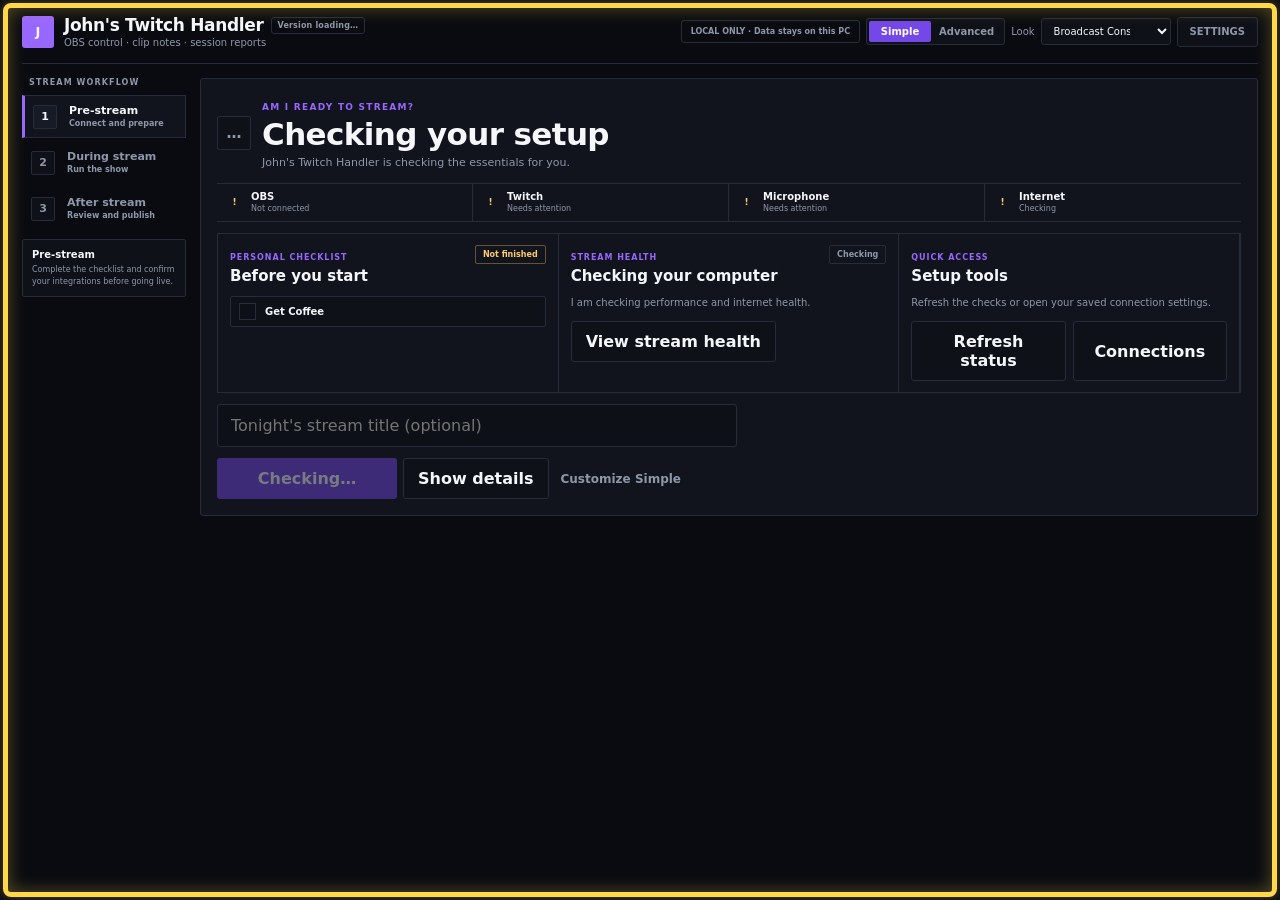
==== commit d1f67697: "Add switchable dashboard visual styles" ====
--- a/src/StreamSidekick/wwwroot/index.html
+++ b/src/StreamSidekick/wwwroot/index.html
@@ -5,9 +5,9 @@
   <meta name="viewport" content="width=device-width, initial-scale=1">
   <meta name="theme-color" content="#0b0d13">
   <title>John's Twitch Handler</title>
-  <link rel="stylesheet" href="styles.css?v=011">
+  <link rel="stylesheet" href="styles.css?v=013">
 </head>
-<body data-user-mode="simple">
+<body data-user-mode="simple" data-visual-style="broadcast">
   <!-- A real fixed element is used instead of a body pseudo-element so browser compositors cannot clip it. -->
   <div id="status-border" class="status-border warning" aria-hidden="true"></div>
   <div class="shell">
@@ -28,6 +28,13 @@
           <button type="button" class="active" data-user-mode="simple" aria-pressed="true">Simple</button>
           <button type="button" data-user-mode="advanced" aria-pressed="false">Advanced</button>
         </div>
+        <label class="visual-style-picker" title="Switch between the compact broadcast console and the original dashboard appearance">
+          <span>Look</span>
+          <select id="visual-style-select" aria-label="Dashboard visual style">
+            <option value="broadcast">Broadcast Console</option>
+            <option value="vibe">Vibe Dashboard</option>
+          </select>
+        </label>
         <span class="layout-hint advanced-only">Panel onto panel stacks · pull a tab away to unstack · Float undocks</span>
         <label class="theme-picker advanced-only" title="Choose a dashboard color theme">
           <span>Theme</span>
@@ -237,8 +244,9 @@
                 <small>PINNED TOOLS</small>
                 <h3>Your shortcuts</h3>
               </div>
-            </div>
-            <p>Open optional tools without switching to the full Advanced dashboard.</p>
+              <span id="simple-pinned-count">0 selected</span>
+            </div>
+            <p>Open only the Advanced tools you chose to keep in Simple mode.</p>
             <div class="simple-quick-actions" id="simple-pinned-actions"></div>
           </section>
         </div>
@@ -863,7 +871,7 @@
         <div><span class="eyebrow">SIMPLE MODE</span><h3>Choose what stays within reach</h3></div>
         <button class="icon-button" value="cancel" aria-label="Close Simple mode customization">×</button>
       </div>
-      <p class="helper">These choices only change what is shown in Simple mode. No feature is disabled or removed.</p>
+      <p class="helper">These choices only change what is shown in Simple mode. In Advanced mode, press <strong>Add to Simple</strong> on any tool you want nearby.</p>
       <div class="simple-customize-list" id="simple-customize-list"></div>
       <div class="dialog-actions">
         <button id="reset-simple-customization" type="button" class="secondary">Restore recommended</button>
@@ -964,6 +972,6 @@
   </dialog>
 
   <div id="toast" class="toast" role="status"></div>
-  <script src="app.js?v=011"></script>
+  <script src="app.js?v=013"></script>
 </body>
 </html>
--- a/src/StreamSidekick/wwwroot/styles.css
+++ b/src/StreamSidekick/wwwroot/styles.css
@@ -86,14 +86,15 @@
 .user-mode-switch button { min-width: 66px; padding: 6px 9px; border-radius: 7px; background: transparent; color: var(--muted); font-size: 10px; }
 .user-mode-switch button.active { background: var(--purple); color: white; box-shadow: 0 4px 14px rgba(116,71,232,.24); }
 .layout-hint { color: var(--muted); font-size: 10px; }
-.theme-picker { display: inline-flex; align-items: center; gap: 6px; color: var(--muted); font-size: 10px; }
-.theme-picker select { max-width: 104px; padding: 6px 24px 6px 8px; border: 1px solid var(--line); border-radius: 8px; outline: none; background: var(--panel); color: var(--text); font: inherit; cursor: pointer; }
-.theme-picker select:focus { border-color: var(--purple); }
+.theme-picker, .visual-style-picker { display: inline-flex; align-items: center; gap: 6px; color: var(--muted); font-size: 10px; }
+.theme-picker select, .visual-style-picker select { max-width: 130px; padding: 6px 24px 6px 8px; border: 1px solid var(--line); border-radius: 8px; outline: none; background: var(--panel); color: var(--text); font: inherit; cursor: pointer; }
+.theme-picker select:focus, .visual-style-picker select:focus { border-color: var(--purple); }
 .pill { display: inline-flex; align-items: center; gap: 8px; padding: 7px 10px; border: 1px solid var(--line); border-radius: 999px; color: var(--muted); font-size: 12px; }
 .pill i { width: 7px; height: 7px; border-radius: 50%; background: currentColor; }
 .pill.online { color: var(--green); border-color: rgba(85,220,152,.24); background: rgba(85,220,152,.06); }
 .pill.live { color: var(--red); border-color: rgba(255,111,125,.24); background: rgba(255,111,125,.06); }
 .icon-button { width: 38px; height: 38px; border: 1px solid var(--line); border-radius: 10px; background: var(--panel); color: var(--muted); font-size: 19px; }
+#settings-button { width: auto; padding: 0 12px; font-size: 10px; text-transform: uppercase; }
 .workspace-layout { display: grid; grid-template-columns: 176px minmax(0, 1fr); align-items: start; gap: 22px; }
 .workspace-layout main { min-width: 0; padding-top: 28px; }
 .phase-nav { position: sticky; top: 14px; display: grid; gap: 8px; padding-top: 28px; }
@@ -113,6 +114,13 @@
 .phase-nav-context span { color: var(--muted); font-size: 8px; line-height: 1.45; }
 body[data-user-mode="simple"] .advanced-only { display: none !important; }
 body[data-user-mode="simple"]:not(.simple-details-open) .advanced-detail { display: none !important; }
+/* Advanced panels explicitly chosen by the user become part of Simple mode without revealing the
+   rest of the technical dashboard. Their original controls and live state remain unchanged. */
+body[data-user-mode="simple"]:not(.simple-details-open) .dashboard-grid:has(> .panel.simple-pinned:not(.workspace-hidden)) { display: grid !important; }
+body[data-user-mode="simple"]:not(.simple-details-open) .dashboard-grid > .panel { display: none !important; }
+body[data-user-mode="simple"]:not(.simple-details-open) .dashboard-grid > .panel.simple-pinned:not(.workspace-hidden):not(.tab-hidden) { display: block !important; }
+body[data-user-mode="simple"]:not(.simple-details-open) .panel.simple-pinned :is(.panel-simple-button, .panel-float-button, .panel-collapse-button, .panel-resize-handle) { display: none !important; }
+body[data-user-mode="simple"]:not(.simple-details-open) .panel.simple-pinned .panel-heading { cursor: default; }
 body[data-user-mode="advanced"] .simple-summary { display: none; }
 body[data-user-mode="simple"][data-workspace-page="during"] .simple-summary-hero { display: none; }
 .hero-card { display: grid; grid-template-columns: minmax(0, 1fr) minmax(320px, 430px); gap: 20px 24px; align-items: end; padding: 24px 28px 20px; margin-bottom: 18px; border: 1px solid var(--line); border-radius: 18px; background: linear-gradient(110deg, var(--hero-start), var(--hero-end) 60%); }
@@ -254,8 +262,11 @@
 .panel-heading button, .panel-heading a, .panel-heading input { cursor: pointer; }
 .panel-heading::before { content: "⠿"; position: absolute; top: 4px; left: 50%; color: #454c5e; font-size: 13px; opacity: 0; transform: translateX(-50%); transition: opacity .15s ease; }
 .panel:hover .panel-heading::before { opacity: 1; }
-.panel-heading-actions { display: flex; align-items: center; flex: 0 0 auto; gap: 8px; }
+.panel-heading-actions { display: flex; flex-wrap: wrap; align-items: center; justify-content: flex-end; flex: 0 0 auto; gap: 8px; }
 .panel-collapse-button { display: grid; place-items: center; width: 29px; height: 29px; padding: 0; border: 1px solid var(--line); background: var(--panel-2); color: var(--muted); font-size: 18px; line-height: 1; }
+.panel-simple-button { min-width: 76px; height: 29px; padding: 0 8px; border: 1px solid var(--line); background: var(--panel-2); color: var(--muted); font-size: 9px; }
+.panel-simple-button:hover { border-color: rgba(88,205,255,.5); color: var(--text); }
+.panel-simple-button.active { border-color: rgba(88,205,255,.5); background: rgba(88,205,255,.08); color: var(--blue); }
 .panel-float-button { min-width: 42px; height: 29px; padding: 0 7px; border: 1px solid var(--line); background: var(--panel-2); color: var(--muted); font-size: 9px; }
 .panel-float-button:hover { border-color: rgba(152,103,255,.5); color: var(--text); }
 .panel-collapse-button:hover { border-color: rgba(152,103,255,.5); color: white; }
@@ -717,7 +728,7 @@
   .shell { padding: 0 16px 32px; }
   .topbar, .hero-card { align-items: stretch; }
   .topbar { min-height: 76px; }
-  .brand p, .pill.neutral, .layout-hint, .theme-picker span { display: none; }
+  .brand p, .pill.neutral, .layout-hint, .theme-picker span, .visual-style-picker span { display: none; }
   .privacy-pill { display: none; }
   .user-mode-switch { margin-left: auto; }
   .user-mode-switch button { min-width: 58px; padding: 6px 7px; }
@@ -773,8 +784,11 @@
 
 /* Broadcast-console refinement ---------------------------------------------------------------
    The dashboard should resemble a dependable OBS companion: flat surfaces, tight spacing, and
-   hierarchy driven by the current stream state instead of decorative cards. */
-body { background: var(--bg); }
+   hierarchy driven by the current stream state instead of decorative cards. Keeping this inside a
+   scoped block lets the user return to the original rounded "Vibe Dashboard" without duplicating
+   markup, live state, or integration code. */
+@scope (body[data-visual-style="broadcast"]) {
+:scope { background: var(--bg); }
 .shell { padding: 0 22px 30px; }
 .topbar { min-height: 64px; }
 .brand { gap: 10px; }
@@ -784,6 +798,7 @@
 .user-mode-switch { padding: 2px; border-radius: 3px; background: var(--inner-surface); }
 .user-mode-switch button { min-width: 62px; padding: 5px 8px; border-radius: 2px; }
 .user-mode-switch button.active { background: var(--purple-2); box-shadow: none; }
+.visual-style-picker select, .theme-picker select { border-radius: 3px; background: var(--inner-surface); }
 .privacy-pill, .release-channel-pill, .release-channel-pill.tester { border-radius: 3px; background: transparent; }
 .privacy-pill { border-color: var(--line); color: var(--muted); font-size: 8px; }
 .release-channel-pill { padding: 3px 6px; border-color: var(--line); color: var(--muted); font-size: 8px; }
@@ -913,3 +928,4 @@
   .broadcast-readout:nth-child(3) { border-top: 0; }
   .broadcast-command-actions { border-top: 0; }
 }
+}
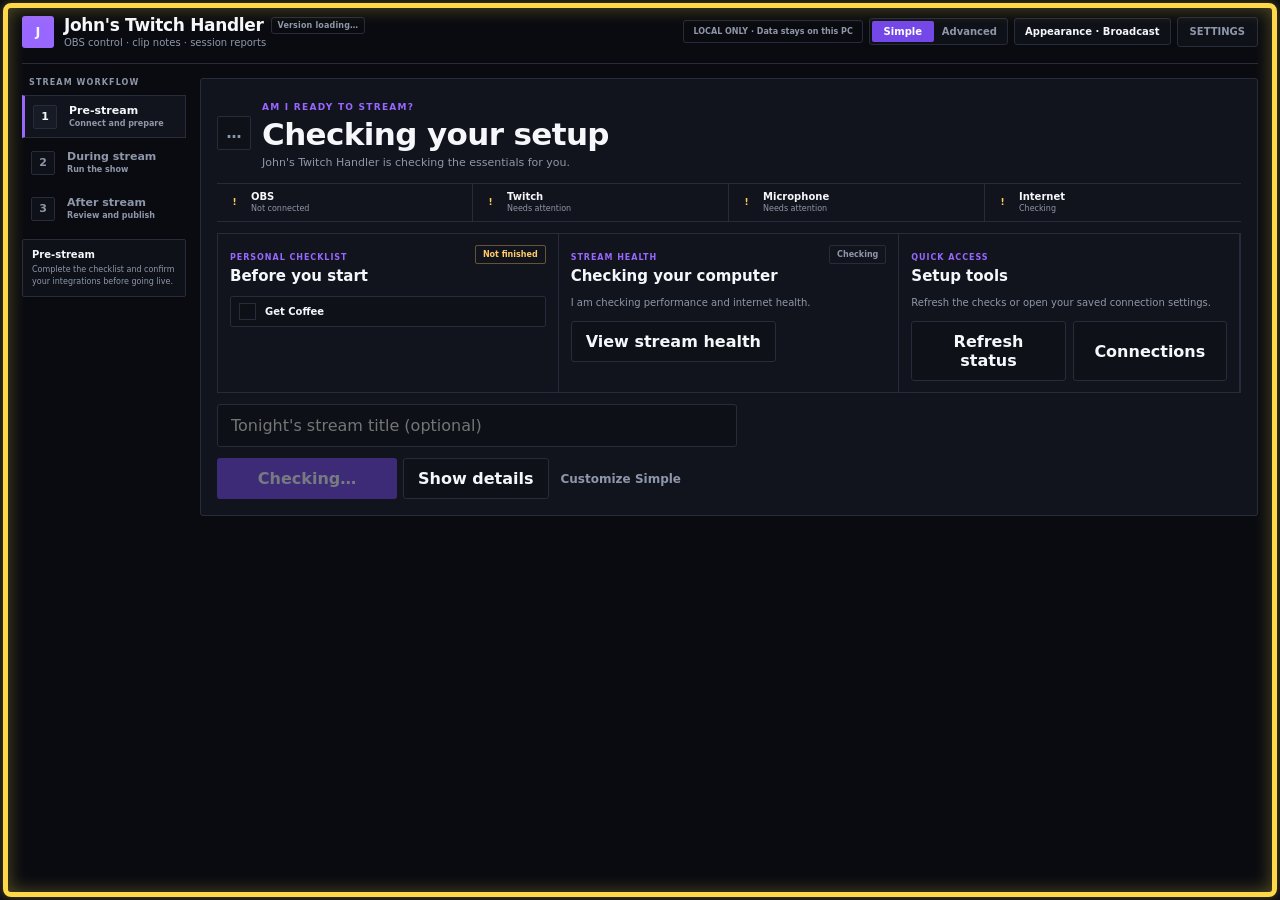
==== commit 0fa38ce6: "Replace unreliable appearance dropdowns" ====
--- a/src/StreamSidekick/wwwroot/index.html
+++ b/src/StreamSidekick/wwwroot/index.html
@@ -5,7 +5,7 @@
   <meta name="viewport" content="width=device-width, initial-scale=1">
   <meta name="theme-color" content="#0b0d13">
   <title>John's Twitch Handler</title>
-  <link rel="stylesheet" href="styles.css?v=013">
+  <link rel="stylesheet" href="styles.css?v=014">
 </head>
 <body data-user-mode="simple" data-visual-style="broadcast">
   <!-- A real fixed element is used instead of a body pseudo-element so browser compositors cannot clip it. -->
@@ -28,24 +28,8 @@
           <button type="button" class="active" data-user-mode="simple" aria-pressed="true">Simple</button>
           <button type="button" data-user-mode="advanced" aria-pressed="false">Advanced</button>
         </div>
-        <label class="visual-style-picker" title="Switch between the compact broadcast console and the original dashboard appearance">
-          <span>Look</span>
-          <select id="visual-style-select" aria-label="Dashboard visual style">
-            <option value="broadcast">Broadcast Console</option>
-            <option value="vibe">Vibe Dashboard</option>
-          </select>
-        </label>
+        <button class="appearance-button" id="appearance-button" type="button" aria-haspopup="dialog">Appearance</button>
         <span class="layout-hint advanced-only">Panel onto panel stacks · pull a tab away to unstack · Float undocks</span>
-        <label class="theme-picker advanced-only" title="Choose a dashboard color theme">
-          <span>Theme</span>
-          <select id="theme-select" aria-label="Dashboard color theme">
-            <option value="midnight">Midnight</option>
-            <option value="ocean">Ocean</option>
-            <option value="forest">Forest</option>
-            <option value="ember">Ember</option>
-            <option value="slate">Slate</option>
-          </select>
-        </label>
         <span id="obs-pill" class="pill offline advanced-only"><i></i> OBS offline</span>
         <span id="session-pill" class="pill neutral advanced-only"><i></i> No session</span>
         <button class="icon-button advanced-only" id="reset-layout" aria-label="Reset dashboard layout" title="Reset dashboard layout">↺</button>
@@ -880,6 +864,38 @@
     </form>
   </dialog>
 
+  <dialog id="appearance-dialog">
+    <form method="dialog" class="settings-card compact-dialog appearance-dialog-card">
+      <div class="panel-heading">
+        <div><span class="eyebrow">APPEARANCE</span><h3>Choose how the Handler looks</h3></div>
+        <button class="icon-button" value="cancel" aria-label="Close appearance settings">×</button>
+      </div>
+      <p class="helper">These choices change only the presentation. Your panels, connections, and settings stay exactly the same.</p>
+      <section class="appearance-section" aria-labelledby="appearance-layout-title">
+        <h4 id="appearance-layout-title">Layout style</h4>
+        <div class="appearance-layout-options">
+          <button type="button" class="appearance-choice-button" data-visual-style-option="broadcast">
+            <strong>Broadcast Console</strong><small>Compact, flat, and OBS-inspired</small><span aria-hidden="true">✓</span>
+          </button>
+          <button type="button" class="appearance-choice-button" data-visual-style-option="vibe">
+            <strong>Vibe Dashboard</strong><small>Rounded cards and roomier spacing</small><span aria-hidden="true">✓</span>
+          </button>
+        </div>
+      </section>
+      <section class="appearance-section" aria-labelledby="appearance-color-title">
+        <h4 id="appearance-color-title">Color theme</h4>
+        <div class="appearance-theme-options">
+          <button type="button" data-theme-option="midnight" style="--choice-color:#9867ff"><i></i><span>Midnight</span><b aria-hidden="true">✓</b></button>
+          <button type="button" data-theme-option="ocean" style="--choice-color:#35b9e9"><i></i><span>Ocean</span><b aria-hidden="true">✓</b></button>
+          <button type="button" data-theme-option="forest" style="--choice-color:#54d69a"><i></i><span>Forest</span><b aria-hidden="true">✓</b></button>
+          <button type="button" data-theme-option="ember" style="--choice-color:#ff8a4c"><i></i><span>Ember</span><b aria-hidden="true">✓</b></button>
+          <button type="button" data-theme-option="slate" style="--choice-color:#9ca8b8"><i></i><span>Slate</span><b aria-hidden="true">✓</b></button>
+        </div>
+      </section>
+      <div class="dialog-actions"><button value="close" class="primary">Done</button></div>
+    </form>
+  </dialog>
+
   <!-- Passwords and access tokens are submitted to the local server but never stored by the browser. -->
   <dialog id="settings-dialog">
     <form method="dialog" class="settings-card">
@@ -972,6 +988,6 @@
   </dialog>
 
   <div id="toast" class="toast" role="status"></div>
-  <script src="app.js?v=013"></script>
+  <script src="app.js?v=014"></script>
 </body>
 </html>
--- a/src/StreamSidekick/wwwroot/styles.css
+++ b/src/StreamSidekick/wwwroot/styles.css
@@ -86,9 +86,8 @@
 .user-mode-switch button { min-width: 66px; padding: 6px 9px; border-radius: 7px; background: transparent; color: var(--muted); font-size: 10px; }
 .user-mode-switch button.active { background: var(--purple); color: white; box-shadow: 0 4px 14px rgba(116,71,232,.24); }
 .layout-hint { color: var(--muted); font-size: 10px; }
-.theme-picker, .visual-style-picker { display: inline-flex; align-items: center; gap: 6px; color: var(--muted); font-size: 10px; }
-.theme-picker select, .visual-style-picker select { max-width: 130px; padding: 6px 24px 6px 8px; border: 1px solid var(--line); border-radius: 8px; outline: none; background: var(--panel); color: var(--text); font: inherit; cursor: pointer; }
-.theme-picker select:focus, .visual-style-picker select:focus { border-color: var(--purple); }
+.appearance-button { padding: 7px 10px; border: 1px solid var(--line); border-radius: 8px; background: var(--panel); color: var(--text); font-size: 10px; }
+.appearance-button:hover { border-color: var(--purple); }
 .pill { display: inline-flex; align-items: center; gap: 8px; padding: 7px 10px; border: 1px solid var(--line); border-radius: 999px; color: var(--muted); font-size: 12px; }
 .pill i { width: 7px; height: 7px; border-radius: 50%; background: currentColor; }
 .pill.online { color: var(--green); border-color: rgba(85,220,152,.24); background: rgba(85,220,152,.06); }
@@ -208,6 +207,26 @@
 .simple-customize-row strong, .simple-customize-row small { display: block; }
 .simple-customize-row strong { font-size: 10px; }
 .simple-customize-row small { margin-top: 2px; color: var(--muted); font-size: 8px; line-height: 1.4; }
+.appearance-dialog-card { display: grid; gap: 18px; }
+.appearance-dialog-card > .panel-heading { margin-bottom: 0; }
+.appearance-section { display: grid; gap: 9px; }
+.appearance-section h4 { margin: 0; font-size: 11px; letter-spacing: .06em; text-transform: uppercase; }
+.appearance-layout-options { display: grid; grid-template-columns: repeat(2, minmax(0, 1fr)); gap: 8px; }
+.appearance-choice-button { position: relative; display: grid; gap: 4px; min-height: 76px; padding: 13px 38px 13px 13px; border: 1px solid var(--line); background: var(--inner-surface); color: var(--text); text-align: left; }
+.appearance-choice-button strong, .appearance-choice-button small { display: block; }
+.appearance-choice-button strong { font-size: 12px; }
+.appearance-choice-button small { color: var(--muted); font-size: 9px; line-height: 1.4; }
+.appearance-choice-button > span { position: absolute; top: 12px; right: 12px; display: none; color: var(--green); font-size: 15px; font-weight: 900; }
+.appearance-choice-button:hover, .appearance-choice-button.active { border-color: var(--purple); }
+.appearance-choice-button.active { background: rgba(152,103,255,.1); }
+.appearance-choice-button.active > span { display: block; }
+.appearance-theme-options { display: grid; grid-template-columns: repeat(auto-fit, minmax(90px, 1fr)); gap: 7px; }
+.appearance-theme-options button { position: relative; display: flex; align-items: center; gap: 8px; min-height: 42px; padding: 9px 26px 9px 10px; border: 1px solid var(--line); background: var(--inner-surface); color: var(--muted); font-size: 10px; }
+.appearance-theme-options button:hover, .appearance-theme-options button.active { border-color: var(--choice-color); color: var(--text); }
+.appearance-theme-options button.active { box-shadow: inset 0 0 0 1px color-mix(in srgb, var(--choice-color) 30%, transparent); }
+.appearance-theme-options i { flex: 0 0 14px; width: 14px; height: 14px; border: 2px solid color-mix(in srgb, var(--choice-color) 55%, white); border-radius: 50%; background: var(--choice-color); }
+.appearance-theme-options b { position: absolute; right: 9px; display: none; color: var(--green); }
+.appearance-theme-options button.active b { display: block; }
 .simple-title-row { max-width: 520px; }
 .simple-title-row[hidden] { display: none; }
 .simple-summary-actions { display: flex; flex-wrap: wrap; gap: 9px; }
@@ -728,7 +747,7 @@
   .shell { padding: 0 16px 32px; }
   .topbar, .hero-card { align-items: stretch; }
   .topbar { min-height: 76px; }
-  .brand p, .pill.neutral, .layout-hint, .theme-picker span, .visual-style-picker span { display: none; }
+  .brand p, .pill.neutral, .layout-hint { display: none; }
   .privacy-pill { display: none; }
   .user-mode-switch { margin-left: auto; }
   .user-mode-switch button { min-width: 58px; padding: 6px 7px; }
@@ -798,7 +817,7 @@
 .user-mode-switch { padding: 2px; border-radius: 3px; background: var(--inner-surface); }
 .user-mode-switch button { min-width: 62px; padding: 5px 8px; border-radius: 2px; }
 .user-mode-switch button.active { background: var(--purple-2); box-shadow: none; }
-.visual-style-picker select, .theme-picker select { border-radius: 3px; background: var(--inner-surface); }
+.appearance-button { border-radius: 3px; background: var(--inner-surface); }
 .privacy-pill, .release-channel-pill, .release-channel-pill.tester { border-radius: 3px; background: transparent; }
 .privacy-pill { border-color: var(--line); color: var(--muted); font-size: 8px; }
 .release-channel-pill { padding: 3px 6px; border-color: var(--line); color: var(--muted); font-size: 8px; }
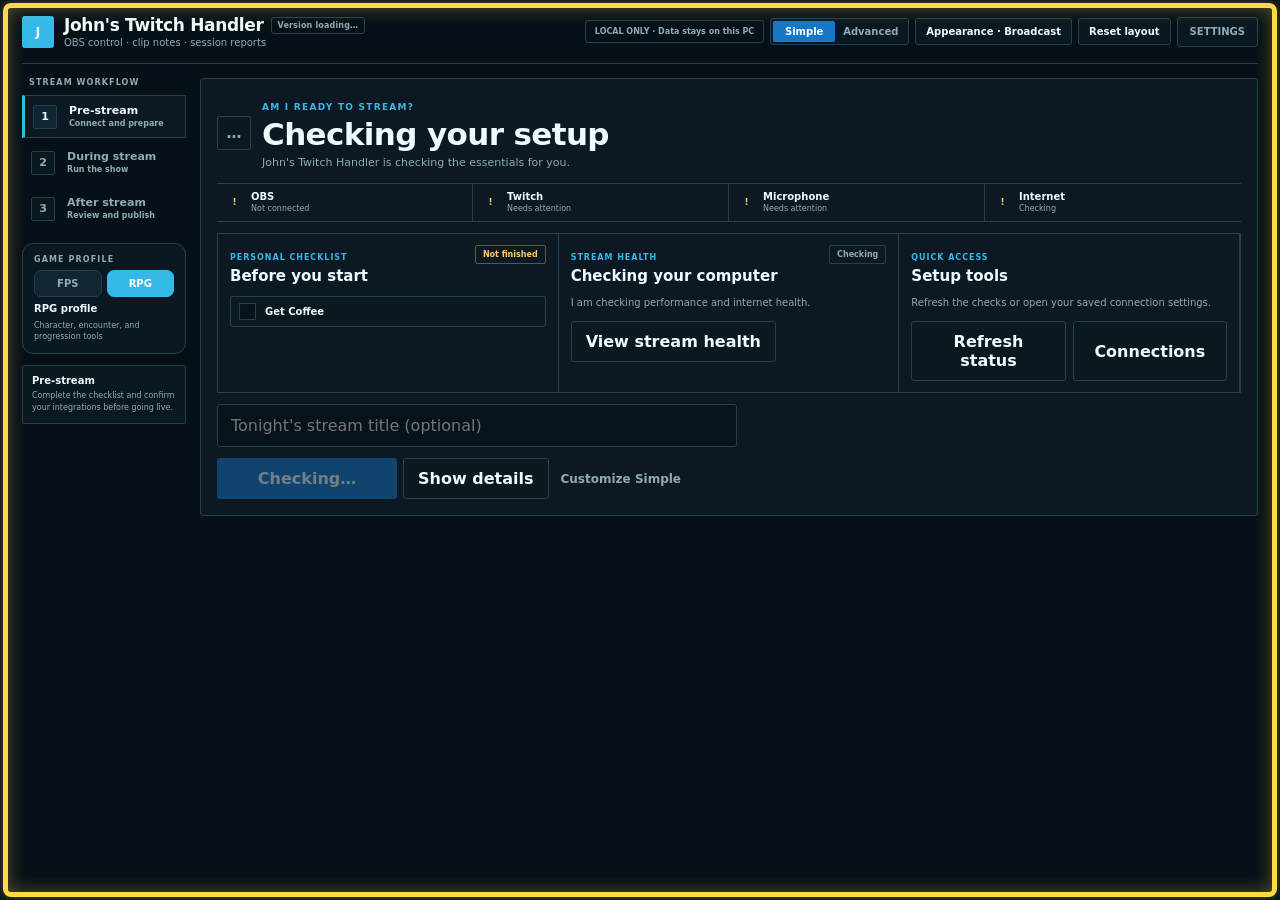
==== commit 6a72bf2c: "Add game profiles, overlay controls, and tactical appearance" ====
--- a/src/StreamSidekick/wwwroot/index.html
+++ b/src/StreamSidekick/wwwroot/index.html
@@ -1,13 +1,13 @@
 <!doctype html>
-<html lang="en">
+<html lang="en" data-theme="ocean">
 <head>
   <meta charset="utf-8">
   <meta name="viewport" content="width=device-width, initial-scale=1">
-  <meta name="theme-color" content="#0b0d13">
+  <meta name="theme-color" content="#061017">
   <title>John's Twitch Handler</title>
-  <link rel="stylesheet" href="styles.css?v=014">
+  <link rel="stylesheet" href="styles.css?v=015">
 </head>
-<body data-user-mode="simple" data-visual-style="broadcast">
+<body data-user-mode="simple" data-visual-style="broadcast" data-game-profile="rpg">
   <!-- A real fixed element is used instead of a body pseudo-element so browser compositors cannot clip it. -->
   <div id="status-border" class="status-border warning" aria-hidden="true"></div>
   <div class="shell">
@@ -32,7 +32,7 @@
         <span class="layout-hint advanced-only">Panel onto panel stacks · pull a tab away to unstack · Float undocks</span>
         <span id="obs-pill" class="pill offline advanced-only"><i></i> OBS offline</span>
         <span id="session-pill" class="pill neutral advanced-only"><i></i> No session</span>
-        <button class="icon-button advanced-only" id="reset-layout" aria-label="Reset dashboard layout" title="Reset dashboard layout">↺</button>
+        <button class="appearance-button" id="reset-layout" type="button" aria-haspopup="dialog" title="Restore default panel positions, sizes, and spacing">Reset layout</button>
         <button class="icon-button" id="settings-button" aria-label="Open settings">Settings</button>
       </div>
     </header>
@@ -53,6 +53,15 @@
           <span class="phase-nav-number">3</span>
           <span><strong>After stream</strong><small>Review and publish</small></span>
         </button>
+        <section class="game-profile-control" aria-labelledby="game-profile-label">
+          <span class="phase-nav-label" id="game-profile-label">GAME PROFILE</span>
+          <div class="game-profile-switch" role="group" aria-label="Game profile">
+            <button type="button" data-game-profile="fps" aria-pressed="false">FPS</button>
+            <button type="button" data-game-profile="rpg" aria-pressed="false">RPG</button>
+          </div>
+          <strong id="game-profile-name">RPG profile</strong>
+          <small id="game-profile-summary">Character, encounter, and progression tools</small>
+        </section>
         <button class="phase-nav-customize advanced-only" id="customize-pages" type="button">Customize pages</button>
         <div class="phase-nav-context" aria-live="polite">
           <strong id="workspace-page-title">Pre-stream</strong>
@@ -305,6 +314,22 @@
             <label><input id="save-replay" type="checkbox" checked> Save OBS replay</label>
             <label><input id="create-twitch-clip" type="checkbox"> Create Twitch clip</label>
           </div>
+          <section class="fps-marker-tools" data-game-profile-only="fps" aria-labelledby="fps-marker-title" hidden>
+            <div class="fps-marker-heading">
+              <div>
+                <strong id="fps-marker-title">FPS event markers</strong>
+                <small id="fps-marker-status">Start a session to track kills and deaths.</small>
+              </div>
+              <div class="fps-marker-counts" aria-live="polite">
+                <span><b id="fps-kill-count">0</b> kills</span>
+                <span><b id="fps-death-count">0</b> deaths</span>
+              </div>
+            </div>
+            <div class="fps-marker-actions">
+              <button type="button" class="fps-kill-button" data-fps-marker="kill" disabled><span>⚔</span> Mark kill <kbd>Alt + Shift + K</kbd></button>
+              <button type="button" class="fps-death-button" data-fps-marker="death" disabled><span>☠</span> Mark death <kbd>Alt + Shift + D</kbd></button>
+            </div>
+          </section>
           <div class="quick-markers">
             <button data-marker="Great play" data-kind="clip"><span class="utility-icon">P</span> Great play</button>
             <button data-marker="Funny moment" data-kind="funny"><span class="utility-icon">F</span> Funny</button>
@@ -315,6 +340,32 @@
           <p class="helper">Markers are stored locally. Twitch clip edit links can go straight into your StreamLadder workflow.</p>
         </section>
 
+        <section class="panel wardogs-panel" data-panel-id="wardogs" data-pages="pre after" data-game-profiles="fps">
+          <div class="panel-heading">
+            <div>
+              <span class="eyebrow">FPS · WARDOGS</span>
+              <h3>Post-stream results</h3>
+            </div>
+            <span id="wardogs-state" class="tiny-status">Not configured</span>
+          </div>
+          <div class="wardogs-settings-grid">
+            <label>SteamID64<input id="wardogs-steam-id" inputmode="numeric" maxlength="17" placeholder="17-digit SteamID64"></label>
+            <label>Community server<input id="wardogs-server" maxlength="80" placeholder="Tracker slug, server ID, or join code"></label>
+          </div>
+          <div class="wardogs-actions">
+            <button id="save-wardogs-settings" class="secondary" type="button">Save Wardogs setup</button>
+            <button id="capture-wardogs-baseline" class="secondary" type="button">Capture baseline</button>
+            <button id="fetch-wardogs-results" class="primary" type="button">Fetch post-stream results</button>
+          </div>
+          <div class="wardogs-summary" aria-live="polite">
+            <div><strong id="wardogs-kills">—</strong><span>session kills</span></div>
+            <div><strong id="wardogs-deaths">—</strong><span>session deaths</span></div>
+            <div><strong id="wardogs-kd">—</strong><span>session K/D</span></div>
+          </div>
+          <div id="wardogs-result-status" class="performance-warning">Add a SteamID64 and a community server with a connected kill feed.</div>
+          <p class="helper">The Handler saves a 24-hour leaderboard baseline when tracking starts, then calculates the change afterward. This works only for community servers connected to WARDOGS Tracker and does not produce exact event timestamps. Data is provided by <a href="https://wardogstracker.gg" target="_blank" rel="noreferrer">WARDOGS Tracker ↗</a>, an unofficial community service.</p>
+        </section>
+
         <!-- OBS WebSocket drives these scene and replay controls directly. -->
         <section class="panel scenes-panel" data-panel-id="scenes" data-pages="during">
           <div class="panel-heading">
@@ -341,14 +392,17 @@
           <p class="helper">Changes apply directly to OBS. Live meters help you spot active sources before going live.</p>
         </section>
 
-        <!-- Both platforms remain in their official embeds, so the Handler never handles chat passwords. -->
+        <!-- Dashboard embeds stay separate from the messages-only OBS overlay. -->
         <section class="panel chat-panel" data-panel-id="chat" data-pages="during">
           <div class="panel-heading">
             <div>
               <span class="eyebrow">MULTIPLATFORM CHAT</span>
               <h3 id="chat-heading">Channel chat</h3>
             </div>
-            <button id="chat-popout" class="text-button">Game overlay ↗</button>
+            <div class="panel-heading-actions">
+              <button id="copy-chat-overlay" class="text-button">Copy OBS URL</button>
+              <button id="chat-popout" class="text-button">Game overlay ↗</button>
+            </div>
           </div>
           <div id="chat-frame-wrap" class="chat-frame-wrap empty-state">
             Add your Twitch channel name in Settings to display chat.
@@ -362,6 +416,7 @@
             <button id="test-chat-chime" class="text-button">Test</button>
           </div>
           <p id="chat-chime-status" class="helper">Checking viewer-safe OBS audio routing…</p>
+          <p class="helper">The OBS URL shows messages only. Twitch leaderboards and promotional panels stay off the broadcast.</p>
           <p class="helper">Enabled chats are displayed together. TikFinity adds read-only TikTok chat; bot replies and scheduled messages currently post to Twitch only.</p>
         </section>
 
@@ -577,7 +632,10 @@
               <span class="eyebrow">VIEWER MUSIC</span>
               <h3>Spotify requests</h3>
             </div>
-            <span id="spotify-state" class="tiny-status">Not connected</span>
+            <div class="spotify-playback-actions">
+              <span id="spotify-state" class="tiny-status">Not connected</span>
+              <button id="toggle-music-overlay" class="secondary spotify-overlay-toggle" aria-describedby="music-overlay-status" disabled>Checking overlay…</button>
+            </div>
           </div>
           <div class="spotify-now-playing">
             <span id="spotify-play-state" class="spotify-mark">♪</span>
@@ -606,10 +664,10 @@
             <button id="test-spotify-request" class="text-button">Test search as viewer</button>
           </div>
           <div class="spotify-overlay-link">
-            <div><strong>Viewer queue overlay</strong><small>Shows the current song and upcoming queue without extra request pop-ups.</small></div>
+            <div><strong>Viewer queue overlay</strong><small id="music-overlay-status" role="status">Checking whether the overlay is shown.</small></div>
             <a class="secondary" href="/music-overlay.html" target="_blank" rel="noreferrer">Open overlay ↗</a>
           </div>
-          <p class="helper">Browser Source URL: <code>http://127.0.0.1:5274/music-overlay.html</code>. The queue overlay remains available, but requests do not create separate broadcast notifications or alter your OBS/VOD audio routing.</p>
+          <p class="helper">Hide overlay removes the song and queue graphics from every scene using this URL. Music, requests, and Boss Focus notices continue. Your choice is remembered. Browser Source URL: <code>http://127.0.0.1:5274/music-overlay.html</code>. If the overlay was already open before this update, refresh its Browser Source in OBS once.</p>
         </section>
 
         <!-- OS telemetry and OBS dropped-frame data are combined into actionable headroom advice. -->
@@ -666,7 +724,7 @@
         </section>
 
         <!-- Temporarily disabled, not removed. Set Features:WowTools to true when we bring the WoW addon tools back. -->
-        <section class="panel wow-panel" data-panel-id="wow-addons" data-pages="pre during" hidden>
+        <section class="panel wow-panel" data-panel-id="wow-addons" data-pages="pre during" data-game-profiles="rpg" hidden>
           <div class="panel-heading">
             <div>
               <span class="eyebrow">WORLD OF WARCRAFT</span>
@@ -704,7 +762,7 @@
         </section>
 
         <!-- Temporarily disabled with the addon tools. The encounter implementation is preserved for later. -->
-        <section class="panel wow-events-panel" data-panel-id="wow-events" data-pages="during after" hidden>
+        <section class="panel wow-events-panel" data-panel-id="wow-events" data-pages="during after" data-game-profiles="rpg" hidden>
           <div class="panel-heading">
             <div>
               <span class="eyebrow">WOW AUTOMATION</span>
@@ -776,14 +834,22 @@
               <span class="eyebrow">POST-STREAM REPORT</span>
               <h3>Session pulse</h3>
             </div>
-            <button class="text-button" id="load-latest">Latest</button>
+            <div class="panel-heading-actions">
+              <span id="report-viewing-label" class="tiny-status">No saved stream selected</span>
+              <button class="text-button" id="load-latest">Latest</button>
+            </div>
           </div>
           <div class="metrics">
             <div><strong id="metric-duration">0</strong><span>minutes</span></div>
             <div><strong id="metric-highlights">0</strong><span>highlights</span></div>
             <div><strong id="metric-scenes">0</strong><span>scene changes</span></div>
+            <div><strong id="metric-chat">0</strong><span>chat messages</span></div>
           </div>
           <div id="report-performance" class="report-performance">Performance diagnosis appears after a tracked session.</div>
+          <div class="report-section-heading">Top resource drains</div>
+          <div id="report-resource-drains" class="report-resource-drains empty-state">Process history will be retained for future streams.</div>
+          <div class="report-section-heading">Previous streams</div>
+          <div id="stream-history" class="stream-history empty-state">Completed streams will be saved here automatically.</div>
           <div class="report-section-heading">Post-stream checklist</div>
           <div id="post-stream-checklist" class="post-stream-checklist">
             <label><input type="checkbox" data-post-task="clips"> Export clip markers and open StreamLadder</label>
@@ -864,6 +930,21 @@
     </form>
   </dialog>
 
+  <dialog id="reset-layout-dialog" aria-labelledby="reset-layout-title">
+    <form method="dialog" class="settings-card compact-dialog">
+      <div class="panel-heading">
+        <h3 id="reset-layout-title">Restore the default layout?</h3>
+        <button class="icon-button" value="cancel" aria-label="Cancel layout reset">×</button>
+      </div>
+      <p>This resets panel order, sizes, spacing, and page assignments on all three pages. Floating panels will dock, tab stacks will separate, and collapsed panels will expand.</p>
+      <p class="helper">Your connections, integration settings, theme, Simple-mode choices, and stream history stay unchanged.</p>
+      <div class="simple-summary-actions">
+        <button class="secondary" value="cancel">Keep my layout</button>
+        <button class="primary" type="button" id="confirm-reset-layout">Restore defaults</button>
+      </div>
+    </form>
+  </dialog>
+
   <dialog id="appearance-dialog">
     <form method="dialog" class="settings-card compact-dialog appearance-dialog-card">
       <div class="panel-heading">
@@ -879,6 +960,9 @@
           </button>
           <button type="button" class="appearance-choice-button" data-visual-style-option="vibe">
             <strong>Vibe Dashboard</strong><small>Rounded cards and roomier spacing</small><span aria-hidden="true">✓</span>
+          </button>
+          <button type="button" class="appearance-choice-button" data-visual-style-option="tactical">
+            <strong>Tactical Console</strong><small>Squared controls, amber accents, and restrained motion</small><span aria-hidden="true">✓</span>
           </button>
         </div>
       </section>
@@ -988,6 +1072,7 @@
   </dialog>
 
   <div id="toast" class="toast" role="status"></div>
-  <script src="app.js?v=014"></script>
+  <script src="layout-defaults.js?v=015"></script>
+  <script src="app.js?v=015"></script>
 </body>
 </html>
--- a/src/StreamSidekick/wwwroot/styles.css
+++ b/src/StreamSidekick/wwwroot/styles.css
@@ -108,6 +108,14 @@
 .phase-nav-button.active .phase-nav-number { border-color: rgba(152,103,255,.55); background: var(--purple); color: white; }
 .phase-nav-customize { padding: 8px 10px; border: 1px dashed var(--line); background: transparent; color: var(--muted); font-size: 9px; }
 .phase-nav-customize:hover { border-color: rgba(152,103,255,.55); color: var(--text); }
+.game-profile-control { display: grid; gap: 6px; margin: 10px 0 2px; padding: 11px; border: 1px solid var(--line); border-radius: 11px; background: var(--panel-surface); }
+.game-profile-control .phase-nav-label { margin: 0; }
+.game-profile-switch { display: grid; grid-template-columns: repeat(2, 1fr); gap: 5px; }
+.game-profile-switch button { padding: 7px 5px; border: 1px solid var(--line); border-radius: 7px; background: var(--panel-2); color: var(--muted); font-size: 10px; font-weight: 800; }
+.game-profile-switch button:hover { border-color: var(--purple); color: var(--text); }
+.game-profile-switch button.active { border-color: var(--purple); background: var(--purple); color: white; }
+.game-profile-control > strong { font-size: 10px; }
+.game-profile-control > small { color: var(--muted); font-size: 8px; line-height: 1.4; }
 .phase-nav-context { display: grid; gap: 4px; margin-top: 8px; padding: 11px; border: 1px solid var(--line); border-radius: 11px; background: rgba(8,10,15,.42); }
 .phase-nav-context strong { font-size: 10px; }
 .phase-nav-context span { color: var(--muted); font-size: 8px; line-height: 1.45; }
@@ -118,6 +126,7 @@
 body[data-user-mode="simple"]:not(.simple-details-open) .dashboard-grid:has(> .panel.simple-pinned:not(.workspace-hidden)) { display: grid !important; }
 body[data-user-mode="simple"]:not(.simple-details-open) .dashboard-grid > .panel { display: none !important; }
 body[data-user-mode="simple"]:not(.simple-details-open) .dashboard-grid > .panel.simple-pinned:not(.workspace-hidden):not(.tab-hidden) { display: block !important; }
+body .dashboard-grid > .panel.game-profile-hidden { display: none !important; }
 body[data-user-mode="simple"]:not(.simple-details-open) .panel.simple-pinned :is(.panel-simple-button, .panel-float-button, .panel-collapse-button, .panel-resize-handle) { display: none !important; }
 body[data-user-mode="simple"]:not(.simple-details-open) .panel.simple-pinned .panel-heading { cursor: default; }
 body[data-user-mode="advanced"] .simple-summary { display: none; }
@@ -220,13 +229,16 @@
 .appearance-choice-button:hover, .appearance-choice-button.active { border-color: var(--purple); }
 .appearance-choice-button.active { background: rgba(152,103,255,.1); }
 .appearance-choice-button.active > span { display: block; }
-.appearance-theme-options { display: grid; grid-template-columns: repeat(auto-fit, minmax(90px, 1fr)); gap: 7px; }
+.appearance-theme-options { display: grid; grid-template-columns: repeat(2, minmax(0, 1fr)); gap: 7px; }
 .appearance-theme-options button { position: relative; display: flex; align-items: center; gap: 8px; min-height: 42px; padding: 9px 26px 9px 10px; border: 1px solid var(--line); background: var(--inner-surface); color: var(--muted); font-size: 10px; }
 .appearance-theme-options button:hover, .appearance-theme-options button.active { border-color: var(--choice-color); color: var(--text); }
 .appearance-theme-options button.active { box-shadow: inset 0 0 0 1px color-mix(in srgb, var(--choice-color) 30%, transparent); }
 .appearance-theme-options i { flex: 0 0 14px; width: 14px; height: 14px; border: 2px solid color-mix(in srgb, var(--choice-color) 55%, white); border-radius: 50%; background: var(--choice-color); }
 .appearance-theme-options b { position: absolute; right: 9px; display: none; color: var(--green); }
 .appearance-theme-options button.active b { display: block; }
+@media (max-width: 520px) {
+  .appearance-layout-options, .appearance-theme-options { grid-template-columns: 1fr; }
+}
 .simple-title-row { max-width: 520px; }
 .simple-title-row[hidden] { display: none; }
 .simple-summary-actions { display: flex; flex-wrap: wrap; gap: 9px; }
@@ -256,8 +268,14 @@
 .wide { width: 100%; }
 /* Movable card grid. Drag state is visual only; JavaScript owns ordering and persistence. */
 .dashboard-grid { display: grid; grid-template-columns: repeat(12, minmax(0, 1fr)); align-items: start; gap: 18px; }
+/* The recommendation is opt-in for existing desks and identical in both appearances. */
+.dashboard-grid.recommended-layout { gap: 12px; }
+.recommended-layout .panel-heading { flex-wrap: wrap; }
+.recommended-layout .panel-heading > :first-child { flex: 1 1 140px; min-width: 0; }
+.recommended-layout .panel-heading-actions { max-width: 100%; }
+body[data-user-mode="simple"]:not(.simple-details-open) .recommended-layout > .panel.simple-pinned:not(.floating):not([data-panel-span]) { grid-column: 1 / -1; }
 .panel.workspace-hidden { display: none !important; }
-.panel { position: relative; grid-column: span var(--panel-span, 6); min-width: 0; min-height: 180px; height: var(--panel-height, auto); padding: 22px; overflow: auto; border: 1px solid var(--line); border-radius: 16px; background: var(--panel-surface); box-shadow: 0 16px 44px rgba(0,0,0,.12); transition: opacity .15s ease, transform .15s ease, border-color .15s ease; }
+.panel { position: relative; grid-column: span var(--panel-span, var(--panel-default-span, 6)); min-width: 0; min-height: 180px; height: var(--panel-height, var(--panel-default-height, auto)); padding: 22px; overflow: auto; border: 1px solid var(--line); border-radius: 16px; background: var(--panel-surface); box-shadow: 0 16px 44px rgba(0,0,0,.12); transition: opacity .15s ease, transform .15s ease, border-color .15s ease; }
 .panel[draggable="true"] .panel-heading { cursor: grab; }
 .panel[draggable="true"] .panel-heading:active { cursor: grabbing; }
 .panel.dragging { opacity: .28; transform: scale(.985); }
@@ -313,7 +331,7 @@
 .panel.floating .panel-heading::before { display: none; }
 .panel.floating .panel-tab-bar { display: none; }
 .panel h3 { font-size: 20px; letter-spacing: -.025em; }
-.stream-health-panel { --panel-span: 12; overflow: hidden; background: linear-gradient(135deg, rgba(152,103,255,.11), var(--panel-surface) 42%); }
+.stream-health-panel { --panel-default-span: 12; overflow: auto; background: linear-gradient(135deg, rgba(152,103,255,.11), var(--panel-surface) 42%); }
 .demo-stage-track { display: grid; grid-template-columns: repeat(3, 1fr); gap: 8px; margin-bottom: 14px; }
 .demo-stage-track span { display: flex; align-items: center; justify-content: center; gap: 7px; padding: 8px; border: 1px solid var(--line); border-radius: 10px; color: var(--muted); font-size: 10px; font-weight: 800; text-transform: uppercase; }
 .demo-stage-track i { display: grid; place-items: center; width: 19px; height: 19px; border-radius: 50%; background: var(--panel-2); color: inherit; font-style: normal; }
@@ -434,6 +452,7 @@
 #spotify-device { max-width: 110px; text-align: right; }
 .spotify-playback-actions { display: grid; justify-items: end; gap: 4px; }
 .spotify-playback-actions button { padding: 4px 7px; font-size: 9px; }
+.spotify-playback-actions .spotify-overlay-toggle { min-height: 32px; padding: 6px 10px; font-size: 12px; }
 .spotify-search-row { display: grid; grid-template-columns: minmax(0, 1fr) auto; gap: 8px; margin-top: 11px; }
 .spotify-search-row input { padding: 9px 11px; font-size: 11px; }
 .spotify-search-results { display: grid; gap: 5px; margin-top: 7px; }
@@ -554,6 +573,37 @@
 .wow-summary span { margin-top: 2px; color: var(--muted); font-size: 9px; }
 .profile-picker { display: flex; align-items: center; justify-content: space-between; gap: 12px; margin-bottom: 12px; color: var(--muted); font-size: 10px; }
 .profile-picker .compact-select { max-width: 235px; }
+.fps-marker-tools { display: grid; gap: 10px; margin: 12px 0; padding: 11px; border: 1px solid var(--line); border-radius: 10px; background: var(--inner-surface); }
+.fps-marker-tools[hidden] { display: none; }
+.fps-marker-heading { display: flex; align-items: start; justify-content: space-between; gap: 12px; }
+.fps-marker-heading strong, .fps-marker-heading small { display: block; }
+.fps-marker-heading strong { font-size: 11px; }
+.fps-marker-heading small { margin-top: 3px; color: var(--muted); font-size: 9px; line-height: 1.35; }
+.fps-marker-counts { display: flex; gap: 10px; color: var(--muted); font-size: 9px; white-space: nowrap; }
+.fps-marker-counts b { color: var(--text); font-size: 13px; }
+.fps-marker-actions { display: grid; grid-template-columns: repeat(2, 1fr); gap: 7px; }
+.fps-marker-actions button { display: grid; grid-template-columns: auto 1fr auto; align-items: center; gap: 7px; padding: 10px; border: 1px solid var(--line); border-radius: 8px; background: var(--panel-2); color: var(--text); font-size: 10px; text-align: left; }
+.fps-marker-actions button:hover:not(:disabled) { border-color: var(--purple); }
+.fps-marker-actions button:disabled { cursor: not-allowed; opacity: .45; }
+.fps-kill-button span { color: var(--green); }
+.fps-death-button span { color: var(--red); }
+.fps-marker-actions kbd { color: var(--muted); font-family: inherit; font-size: 8px; }
+.wardogs-settings-grid { display: grid; grid-template-columns: 1fr 1fr; gap: 9px; }
+.wardogs-settings-grid label { display: grid; gap: 5px; color: var(--muted); font-size: 9px; }
+.wardogs-settings-grid input { width: 100%; padding: 9px 10px; }
+.wardogs-actions { display: flex; flex-wrap: wrap; gap: 7px; margin-top: 10px; }
+.wardogs-actions button { flex: 1 1 145px; }
+.wardogs-summary { display: grid; grid-template-columns: repeat(3, 1fr); overflow: hidden; margin-top: 12px; border: 1px solid var(--line); border-radius: 10px; }
+.wardogs-summary div { padding: 11px; border-right: 1px solid var(--line); }
+.wardogs-summary div:last-child { border-right: 0; }
+.wardogs-summary strong, .wardogs-summary span { display: block; }
+.wardogs-summary strong { font-size: 18px; }
+.wardogs-summary span { margin-top: 2px; color: var(--muted); font-size: 8px; text-transform: uppercase; letter-spacing: .06em; }
+.wardogs-panel .helper a { color: #8ce3ff; }
+@media (max-width: 720px) {
+  .wardogs-settings-grid { grid-template-columns: 1fr; }
+  .fps-marker-actions { grid-template-columns: 1fr; }
+}
 .addon-presets { display: grid; gap: 7px; margin-bottom: 12px; padding: 10px; border: 1px solid var(--line); border-radius: 10px; background: var(--inner-surface); }
 .preset-apply-row, .preset-save-row { display: grid; grid-template-columns: minmax(0, 1fr) auto auto; gap: 7px; }
 .preset-save-row { grid-template-columns: minmax(0, 1fr) auto; }
@@ -645,7 +695,7 @@
 .optimizer-action-message { min-height: 32px; margin-top: 10px; color: var(--muted); font-size: 10px; line-height: 1.45; }
 .report-performance { margin: 0 0 12px; }
 .empty-state { display: grid; place-items: center; color: var(--muted); font-size: 12px; }
-.metrics { display: grid; grid-template-columns: repeat(3, 1fr); margin-bottom: 15px; border: 1px solid var(--line); border-radius: 12px; overflow: hidden; }
+.metrics { display: grid; grid-template-columns: repeat(4, 1fr); margin-bottom: 15px; border: 1px solid var(--line); border-radius: 12px; overflow: hidden; }
 .metrics div { padding: 14px; border-right: 1px solid var(--line); }
 .metrics div:last-child { border-right: 0; }
 .metrics strong, .metrics span { display: block; }
@@ -656,6 +706,17 @@
 .marker-time { color: var(--purple); font-variant-numeric: tabular-nums; }
 .marker-row small { display: block; margin-top: 2px; color: var(--muted); }
 .marker-row a { color: var(--green); text-decoration: none; }
+.stream-history { max-height: 220px; min-height: 76px; overflow: auto; border-top: 1px solid var(--line); }
+.stream-history-row { display: grid; grid-template-columns: minmax(0, 1fr) auto auto; align-items: center; gap: 10px; padding: 9px 2px; border-bottom: 1px solid var(--line); }
+.stream-history-row strong, .stream-history-row small { display: block; }
+.stream-history-row small { margin-top: 2px; color: var(--muted); font-size: 10px; }
+.stream-history-row .history-state { color: var(--muted); font-size: 10px; }
+.stream-history-row button { padding: 6px 9px; }
+.report-resource-drains { max-height: 190px; min-height: 64px; overflow: auto; }
+.report-resource-row { display: grid; grid-template-columns: minmax(0, 1fr) auto; gap: 10px; padding: 8px 2px; border-bottom: 1px solid var(--line); }
+.report-resource-row strong, .report-resource-row small { display: block; }
+.report-resource-row small { margin-top: 2px; color: var(--muted); font-size: 10px; line-height: 1.35; }
+.report-resource-row span { color: var(--muted); font-size: 10px; text-align: right; }
 .clip-publishing-queue { display: grid; gap: 7px; max-height: 260px; overflow: auto; }
 .clip-publish-row { display: grid; grid-template-columns: minmax(160px, 1fr) auto auto; align-items: center; gap: 10px; padding: 10px; border: 1px solid var(--line); border-radius: 10px; background: var(--inner-surface); }
 .clip-publish-title { min-width: 0; }
@@ -806,7 +867,7 @@
    hierarchy driven by the current stream state instead of decorative cards. Keeping this inside a
    scoped block lets the user return to the original rounded "Vibe Dashboard" without duplicating
    markup, live state, or integration code. */
-@scope (body[data-visual-style="broadcast"]) {
+@scope (body:is([data-visual-style="broadcast"], [data-visual-style="tactical"])) {
 :scope { background: var(--bg); }
 .shell { padding: 0 22px 30px; }
 .topbar { min-height: 64px; }
@@ -907,15 +968,15 @@
 .panel-collapse-button { width: 25px; height: 25px; border-radius: 2px; font-size: 15px; }
 .panel.collapsed { padding-top: 9px; padding-bottom: 9px; }
 .stream-health-panel { background: var(--panel); }
-.scenes-panel { --panel-span: 7; border-left: 3px solid var(--purple-2); }
-.mixer-panel { --panel-span: 5; border-left: 3px solid var(--purple-2); }
-.chat-panel { --panel-span: 7; }
-.alerts-panel { --panel-span: 5; }
-.clip-panel { --panel-span: 7; }
-.ads-panel { --panel-span: 5; }
-.performance-panel { --panel-span: 12; }
-.commands-panel, .automations-panel, .raids-panel, .viewers-panel, .optimizer-panel, .report-panel { --panel-span: 6; }
-.spotify-panel, .tangia-panel, .tikfinity-panel, .streamelements-panel { --panel-span: 4; }
+.scenes-panel { --panel-default-span: 7; border-left: 3px solid var(--purple-2); }
+.mixer-panel { --panel-default-span: 5; border-left: 3px solid var(--purple-2); }
+.chat-panel { --panel-default-span: 7; }
+.alerts-panel { --panel-default-span: 5; }
+.clip-panel { --panel-default-span: 7; }
+.ads-panel { --panel-default-span: 5; }
+.performance-panel { --panel-default-span: 12; }
+.commands-panel, .automations-panel, .raids-panel, .viewers-panel, .optimizer-panel, .report-panel { --panel-default-span: 6; }
+.spotify-panel, .tangia-panel, .tikfinity-panel, .streamelements-panel { --panel-default-span: 4; }
 .spotify-panel, .tangia-panel, .tikfinity-panel, .streamelements-panel { background: var(--inner-surface); }
 .demo-stage-track span, .demo-health-hero, .demo-metrics div, .demo-explanation, .demo-fix-results, .demo-summary, .demo-summary-metrics div { border-radius: 2px; box-shadow: none; }
 .demo-health-hero { min-height: 86px; padding: 12px 14px; background: transparent; }
@@ -948,3 +1009,109 @@
   .broadcast-command-actions { border-top: 0; }
 }
 }
+
+/* Tactical Console keeps the compact Broadcast layout and changes only its visual language. */
+@scope (body[data-visual-style="tactical"]) {
+:scope {
+  --bg: #090a09;
+  --panel: rgba(22, 22, 19, .94);
+  --panel-2: rgba(37, 35, 28, .96);
+  --line: #4a473d;
+  --text: #f1efe8;
+  --muted: #9d9a91;
+  --purple: #d8ad45;
+  --purple-2: #a97a18;
+  --bg-glow: rgba(216, 173, 69, .1);
+  --hero-start: rgba(53, 45, 25, .88);
+  --hero-end: rgba(18, 18, 16, .94);
+  --panel-surface: rgba(22, 22, 19, .9);
+  --input-surface: rgba(10, 11, 10, .96);
+  --inner-surface: rgba(13, 14, 13, .88);
+  --toast-surface: rgba(31, 29, 23, .98);
+  background:
+    linear-gradient(115deg, rgba(216, 173, 69, .045), transparent 28rem),
+    repeating-linear-gradient(135deg, rgba(255,255,255,.012) 0 1px, transparent 1px 9px),
+    var(--bg);
+}
+
+.topbar { border-bottom-color: #5d5541; background: linear-gradient(180deg, rgba(30,30,27,.62), rgba(12,13,12,.12)); }
+.brand-mark { color: #17140c; background: var(--purple); }
+.phase-nav-label, .eyebrow, .broadcast-readout small { color: #c8a552; letter-spacing: .18em; }
+
+button, .button-link {
+  border-radius: 0;
+  letter-spacing: .075em;
+  text-transform: uppercase;
+  transition: color .12s ease, background .12s ease, border-color .12s ease, box-shadow .12s ease, opacity .12s ease;
+}
+button:hover:not(:disabled), .button-link:hover { border-color: rgba(216,173,69,.7); color: #fffaf0; }
+button:focus-visible, .button-link:focus-visible { outline: 1px solid var(--purple); outline-offset: 3px; }
+
+.primary {
+  position: relative;
+  border: 1px solid rgba(216,173,69,.66);
+  background: linear-gradient(105deg, rgba(169,122,24,.76), rgba(97,72,22,.72));
+  box-shadow: inset 0 -2px 0 var(--purple);
+  color: #fff9e9;
+}
+.secondary, .small-button, .appearance-button, .icon-button {
+  border-color: #47443b;
+  background: rgba(20,20,18,.86);
+}
+.primary:hover:not(:disabled) { background: linear-gradient(105deg, rgba(190,141,31,.84), rgba(112,83,24,.8)); }
+.text-button { color: #c7b57f; }
+
+.primary::before, .primary::after,
+.phase-nav-button.active::before, .phase-nav-button.active::after,
+.appearance-choice-button.active::before, .appearance-choice-button.active::after {
+  content: "";
+  position: absolute;
+  width: 7px;
+  height: 7px;
+  pointer-events: none;
+  opacity: .8;
+}
+.primary::before, .phase-nav-button.active::before, .appearance-choice-button.active::before {
+  top: 4px;
+  left: 4px;
+  border-top: 1px solid #f0d68d;
+  border-left: 1px solid #f0d68d;
+}
+.primary::after, .phase-nav-button.active::after, .appearance-choice-button.active::after {
+  right: 4px;
+  bottom: 4px;
+  border-right: 1px solid #f0d68d;
+  border-bottom: 1px solid #f0d68d;
+}
+
+.user-mode-switch button.active, .game-profile-switch button.active {
+  border-color: rgba(216,173,69,.72);
+  background: rgba(152,109,22,.55);
+  box-shadow: inset 0 -2px 0 var(--purple);
+  color: #fff8e7;
+}
+.phase-nav-button { position: relative; }
+.phase-nav-button.active {
+  border: 1px solid #514b3c;
+  border-bottom: 2px solid var(--purple);
+  background: linear-gradient(90deg, rgba(216,173,69,.12), rgba(24,24,21,.9));
+}
+.phase-nav-button.active .phase-nav-number { border-color: #766846; color: #e5c36b; }
+.appearance-choice-button.active { box-shadow: inset 0 -2px 0 var(--purple); }
+
+.hero-card, .panel, .simple-summary, .game-profile-control, .phase-nav-context,
+.broadcast-command-strip, .live-status-strip, dialog, .toast {
+  border-radius: 0;
+  border-color: #454239;
+  background-color: rgba(19,20,18,.88);
+  backdrop-filter: blur(7px);
+}
+.panel { box-shadow: inset 0 1px 0 rgba(255,255,255,.025); }
+.panel-heading { border-bottom-color: #4a463b; }
+.panel-heading h3 { letter-spacing: .055em; text-transform: uppercase; }
+.broadcast-command-strip { border-bottom: 2px solid rgba(216,173,69,.5); }
+.broadcast-readout { border-right-color: #49453b; }
+input, textarea, select { border-color: #47443b; background: var(--input-surface); }
+.pill, .privacy-notice, fieldset, .connection-diagnostics { border-radius: 0; }
+dialog::backdrop { background: rgba(0,0,0,.74); backdrop-filter: blur(2px); }
+}
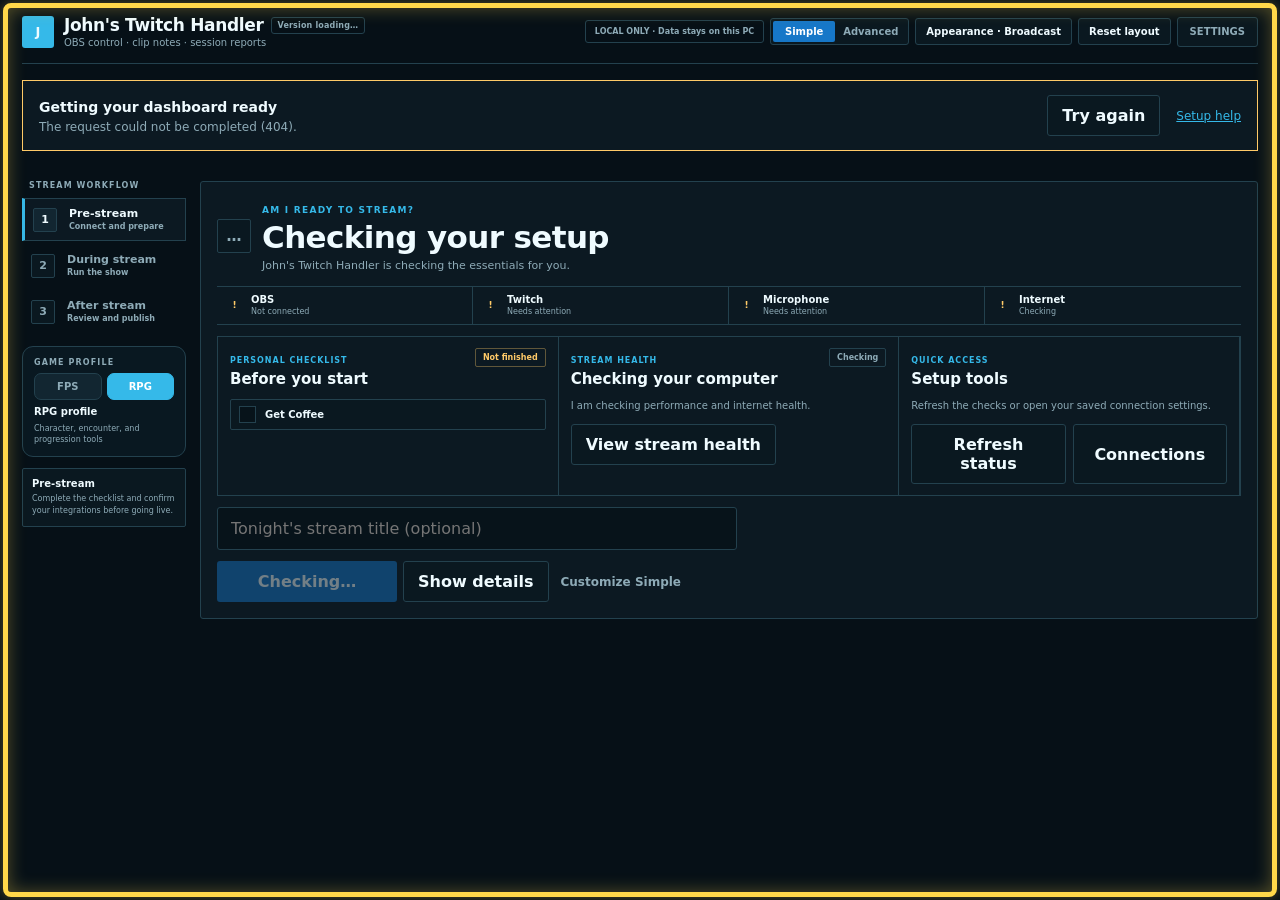
==== commit e689da6b: "Prepare .016 tester release with clean onboarding and release guides" ====
--- a/src/StreamSidekick/wwwroot/index.html
+++ b/src/StreamSidekick/wwwroot/index.html
@@ -36,6 +36,12 @@
         <button class="icon-button" id="settings-button" aria-label="Open settings">Settings</button>
       </div>
     </header>
+
+    <section id="dashboard-startup" class="startup-notice" role="status" aria-live="polite">
+      <div><strong>Getting your dashboard ready</strong><p id="startup-message">Connecting to your Handler…</p></div>
+      <button id="retry-startup" class="secondary" type="button" hidden>Try again</button>
+      <a href="/tester-guide.html" target="_blank" rel="noopener">Setup help</a>
+    </section>
 
     <div class="workspace-layout">
       <!-- The three phase pages keep the busy live controls away from setup and review work. -->
@@ -392,7 +398,7 @@
           <p class="helper">Changes apply directly to OBS. Live meters help you spot active sources before going live.</p>
         </section>
 
-        <!-- Dashboard embeds stay separate from the messages-only OBS overlay. -->
+        <!-- Twitch uses a local message list; external room controls stay outside the dashboard. -->
         <section class="panel chat-panel" data-panel-id="chat" data-pages="during">
           <div class="panel-heading">
             <div>
@@ -400,6 +406,7 @@
               <h3 id="chat-heading">Channel chat</h3>
             </div>
             <div class="panel-heading-actions">
+              <a id="open-twitch-chat" class="text-link" target="_blank" rel="noopener noreferrer" hidden>Open Twitch chat ↗</a>
               <button id="copy-chat-overlay" class="text-button">Copy OBS URL</button>
               <button id="chat-popout" class="text-button">Game overlay ↗</button>
             </div>
@@ -416,7 +423,7 @@
             <button id="test-chat-chime" class="text-button">Test</button>
           </div>
           <p id="chat-chime-status" class="helper">Checking viewer-safe OBS audio routing…</p>
-          <p class="helper">The OBS URL shows messages only. Twitch leaderboards and promotional panels stay off the broadcast.</p>
+          <p class="helper">Twitch messages appear here without headers, leaderboards, or promotions. Use Open Twitch chat for replies and moderation. The OBS URL also shows messages only.</p>
           <p class="helper">Enabled chats are displayed together. TikFinity adds read-only TikTok chat; bot replies and scheduled messages currently post to Twitch only.</p>
         </section>
 
@@ -990,12 +997,16 @@
 
       <section class="quick-setup" aria-labelledby="quick-setup-title">
         <span class="eyebrow">FIRST RUN</span>
-        <h4 id="quick-setup-title">Three simple steps</h4>
+        <h4 id="quick-setup-title">Start with OBS. Add the rest when you want.</h4>
         <ol>
-          <li>Open OBS and paste its WebSocket password below.</li>
-          <li>Click <strong>Connect with Twitch</strong> and approve the Handler.</li>
-          <li>Turn off any optional service you do not use.</li>
+          <li>Connect OBS below when you’re ready to try scene and audio controls.</li>
+          <li>Connect your own Twitch account if you want chat, alerts, or clips.</li>
+          <li>Choose the extra tools you use. Everything else can stay off.</li>
         </ol>
+        <button class="secondary" type="button" id="explore-without-setup">Look around first</button>
+        <p class="helper">You can explore the layout without connecting accounts. Come back to Settings whenever you’re ready.</p>
+        <details class="connection-diagnostics optional-setup">
+        <summary>Optional tools: Spotify, Tangia, and more</summary>
         <div class="optional-integration-choices">
           <div class="optional-choice"><strong>Use Spotify?</strong><div><button type="button" class="choice-button" data-integration-choice="spotify" data-enabled="true">Yes</button><button type="button" class="choice-button" data-integration-choice="spotify" data-enabled="false">No</button></div></div>
           <div class="optional-choice"><strong>Use Tangia?</strong><div><button type="button" class="choice-button" data-integration-choice="tangia" data-enabled="true">Yes</button><button type="button" class="choice-button" data-integration-choice="tangia" data-enabled="false">No</button></div></div>
@@ -1003,6 +1014,7 @@
           <div class="optional-choice"><strong>Use TikFinity for TikTok chat?</strong><div><button type="button" class="choice-button" data-integration-choice="tikfinity" data-enabled="true">Yes</button><button type="button" class="choice-button" data-integration-choice="tikfinity" data-enabled="false">No</button></div></div>
         </div>
         <small class="optional-choice-help">Choose No to hide that tool and mark it blue as intentionally skipped in Preflight. You can change this at any time.</small>
+        </details>
       </section>
 
       <section class="privacy-notice" aria-label="Tester privacy">
@@ -1010,10 +1022,17 @@
         <p>Nothing you enter is sent to John or remotely stored by John. Connections, preferences, and reports stay on this PC. Login credentials are encrypted for your Windows account. John sees information only if you personally choose to send him an exported diagnostic file.</p>
       </section>
 
+      <p class="helper">Trying the app for the first time? Open the <a href="/tester-guide.html" target="_blank" rel="noopener">Tester guide</a> for setup help and a short off-stream checklist.</p>
+
       <fieldset>
-        <legend>OBS WebSocket</legend>
-        <label>Password<input id="obs-password" type="password" placeholder="OBS WebSocket password" autocomplete="off"></label>
+        <legend>OBS connection</legend>
+        <details class="connection-diagnostics">
+          <summary>Where do I find my OBS password?</summary>
+          <ol><li>In OBS, open <strong>Tools → WebSocket Server Settings</strong>.</li><li>Enable the server and keep authentication enabled.</li><li>Choose <strong>Show Connect Info</strong>, then copy the server password.</li></ol>
+        </details>
+        <label>OBS password<input id="obs-password" type="password" placeholder="Paste the server password from OBS" autocomplete="off"></label>
         <button type="button" id="connect-obs" class="primary">Connect OBS</button>
+        <p id="obs-connection-message" class="message" role="status"></p>
         <small>Find this in OBS under Tools → WebSocket Server Settings. After a successful connection, the address and password are encrypted for your Windows account and reused automatically.</small>
         <details class="connection-diagnostics">
           <summary>Advanced: nonstandard OBS address</summary>
@@ -1072,6 +1091,7 @@
   </dialog>
 
   <div id="toast" class="toast" role="status"></div>
+  <script src="dashboard-runtime.js?v=015"></script>
   <script src="layout-defaults.js?v=015"></script>
   <script src="app.js?v=015"></script>
 </body>
--- a/src/StreamSidekick/wwwroot/styles.css
+++ b/src/StreamSidekick/wwwroot/styles.css
@@ -411,13 +411,25 @@
 .audio-control-line output { color: var(--muted); font-size: 9px; font-variant-numeric: tabular-nums; text-align: right; }
 /* Twitch chat, EventSub activity, and Spotify queue. */
 .chat-panel { min-height: 570px; padding-bottom: 16px; }
+.chat-panel .panel-heading { flex-wrap: wrap; }
+.chat-panel .panel-heading-actions { max-width: 100%; }
 .chat-frame-wrap { height: 492px; overflow: hidden; border: 1px solid var(--line); border-radius: 12px; background: var(--inner-surface); }
 .chat-frame-wrap iframe { display: block; width: 100%; height: 100%; border: 0; }
 .chat-frame-wrap.multiplatform { display: grid; gap: 1px; background: var(--line); }
 .chat-frame-wrap.platform-count-2 { grid-template-columns: repeat(2, minmax(0, 1fr)); }
 .chat-frame-wrap.platform-count-3 { grid-template-columns: repeat(3, minmax(0, 1fr)); }
-.chat-column { display: grid; grid-template-rows: 28px minmax(0, 1fr); min-width: 0; overflow: hidden; background: var(--inner-surface); }
+.chat-column { display: grid; grid-template-rows: 28px minmax(0, 1fr); height: 100%; min-width: 0; min-height: 0; overflow: hidden; background: var(--inner-surface); }
 .chat-column > strong { display: flex; align-items: center; padding: 0 9px; background: var(--panel-2); color: var(--muted); font-size: 9px; letter-spacing: .08em; }
+.chat-frame-wrap:not(.multiplatform) > .chat-column { grid-template-rows: minmax(0, 1fr); }
+.chat-frame-wrap:not(.multiplatform) > .chat-column > strong { display: none; }
+.twitch-chat-stream { display: flex; flex-direction: column; min-height: 0; overflow: hidden; }
+.twitch-chat-list { display: flex; flex: 1; flex-direction: column; gap: 7px; min-height: 0; overflow-y: auto; padding: 12px; }
+.twitch-chat-list.empty-state { font-size: 12px; line-height: 1.5; }
+.twitch-chat-message { flex-shrink: 0; font-size: 13px; line-height: 1.5; overflow-wrap: anywhere; }
+.twitch-chat-message:first-child { margin-top: auto; }
+.twitch-chat-message strong { margin-right: 7px; color: var(--purple); }
+.twitch-chat-message span { white-space: pre-wrap; }
+.chat-feed-status { margin: 0; padding: 7px 12px; border-top: 1px solid var(--line); color: var(--muted); font-size: 10px; }
 .tikfinity-preview { display: grid; gap: 8px; margin: 12px 0; }
 .tikfinity-preview > strong { color: var(--muted); font-size: 10px; letter-spacing: .06em; text-transform: uppercase; }
 .tikfinity-chat-list { min-height: 0; overflow-y: auto; padding: 4px 9px; background: var(--inner-surface); }
@@ -1115,3 +1127,16 @@
 .pill, .privacy-notice, fieldset, .connection-diagnostics { border-radius: 0; }
 dialog::backdrop { background: rgba(0,0,0,.74); backdrop-filter: blur(2px); }
 }
+
+.startup-notice { display:flex; align-items:center; gap:16px; margin:16px 0; padding:14px 16px; border:1px solid var(--line); background:var(--panel); }
+.startup-notice[hidden] { display:none !important; }
+.startup-notice > div { flex:1; min-width:0; }
+.startup-notice strong { font-size:14px; }
+.startup-notice p { margin:4px 0 0; color:var(--muted); font-size:12px; overflow-wrap:anywhere; }
+.startup-notice a { font-size:12px; color:var(--purple); white-space:nowrap; }
+.startup-notice.warning { border-color:var(--amber); }
+.optional-setup { margin-top:16px; }
+#settings-dialog fieldset { min-width:0; }
+#settings-dialog .settings-button-row { flex-wrap:wrap; }
+#obs-connection-message:empty { display:none; }
+@media(max-width:650px) { .startup-notice { flex-wrap:wrap; } .startup-notice > div { flex-basis:100%; } }
